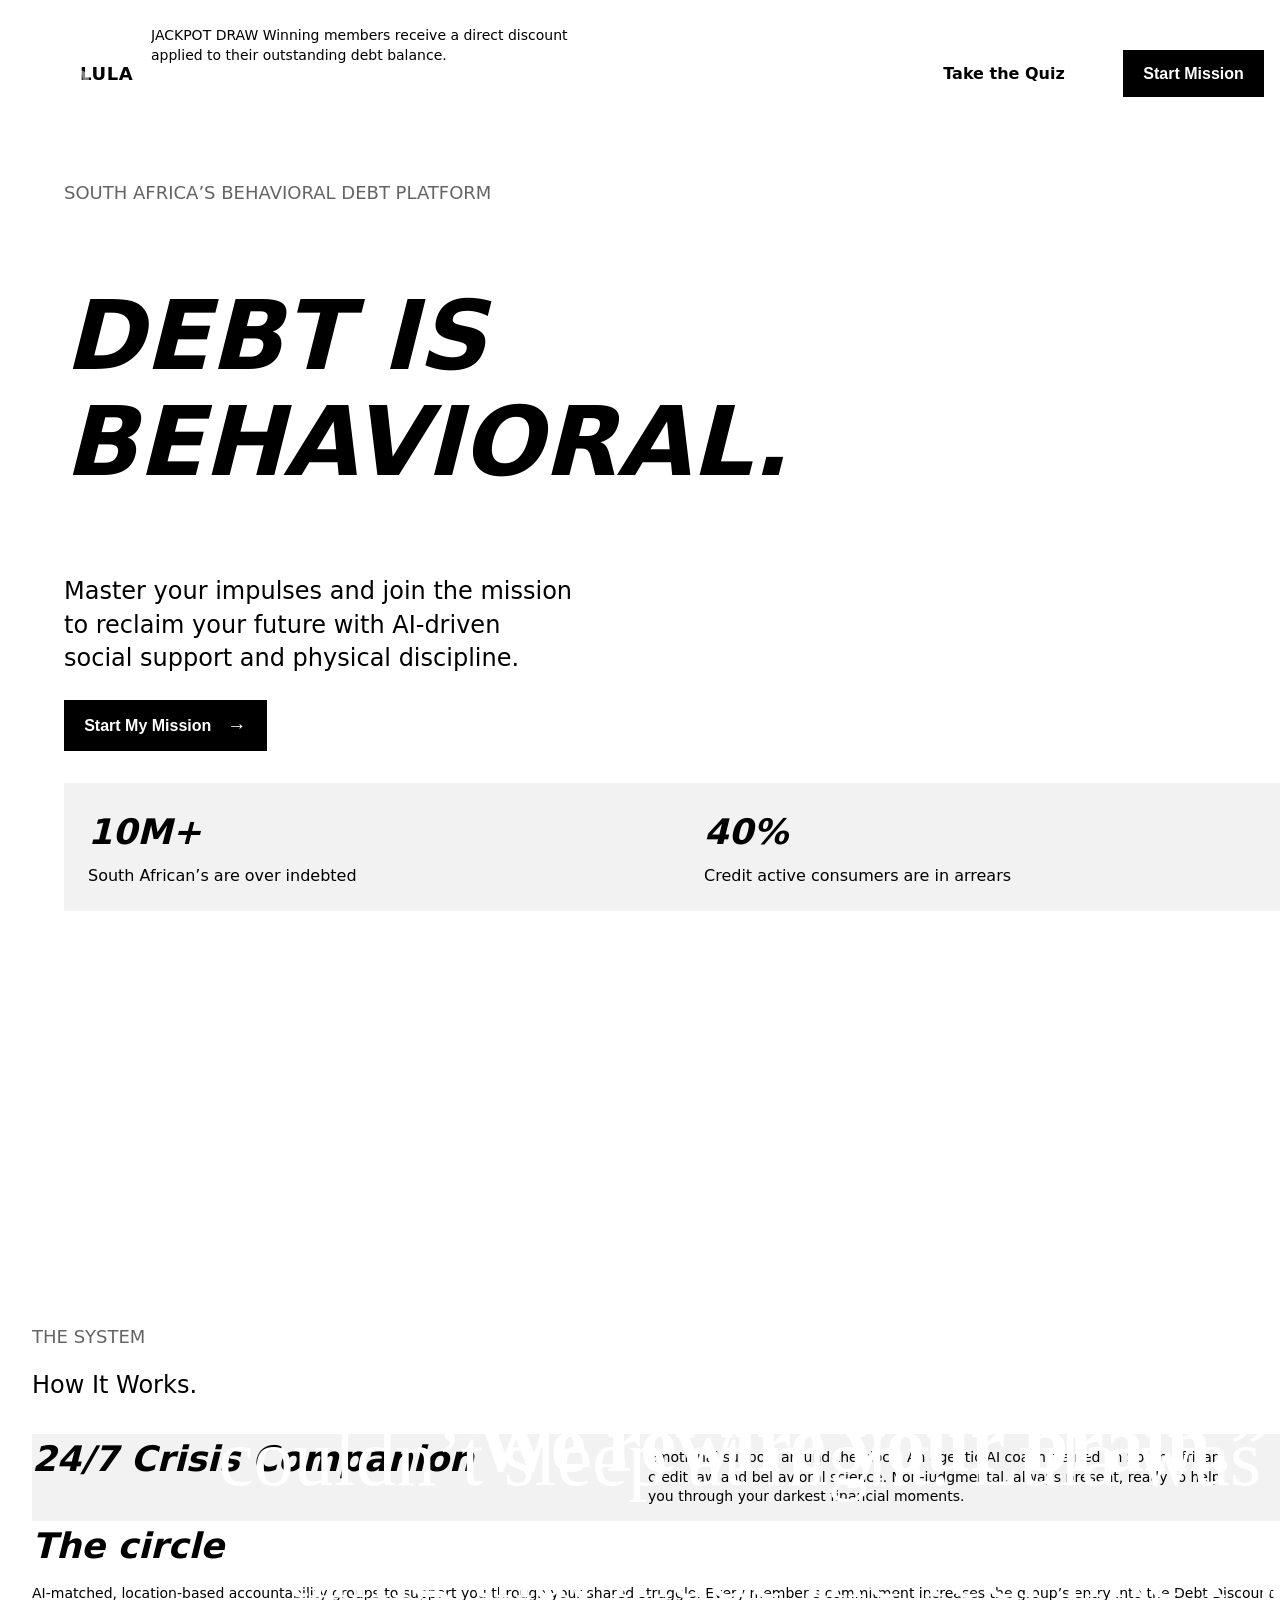
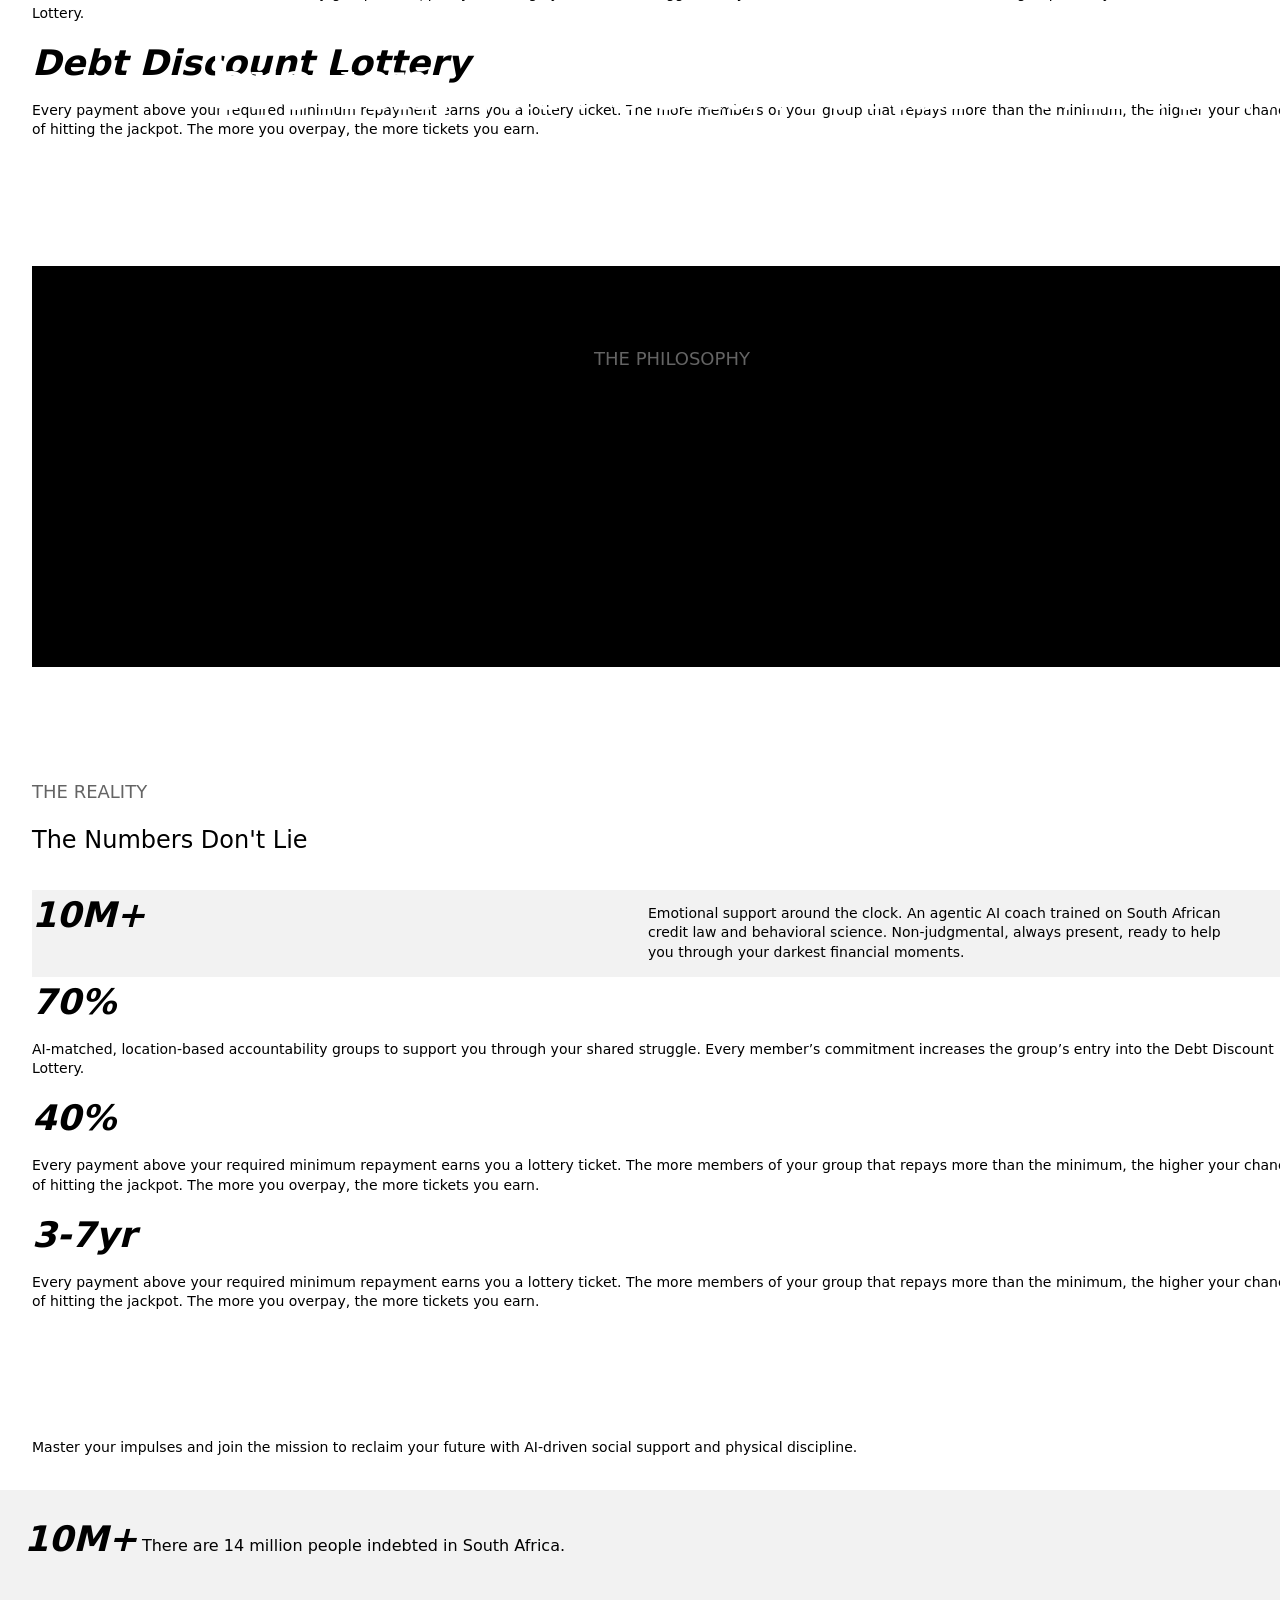
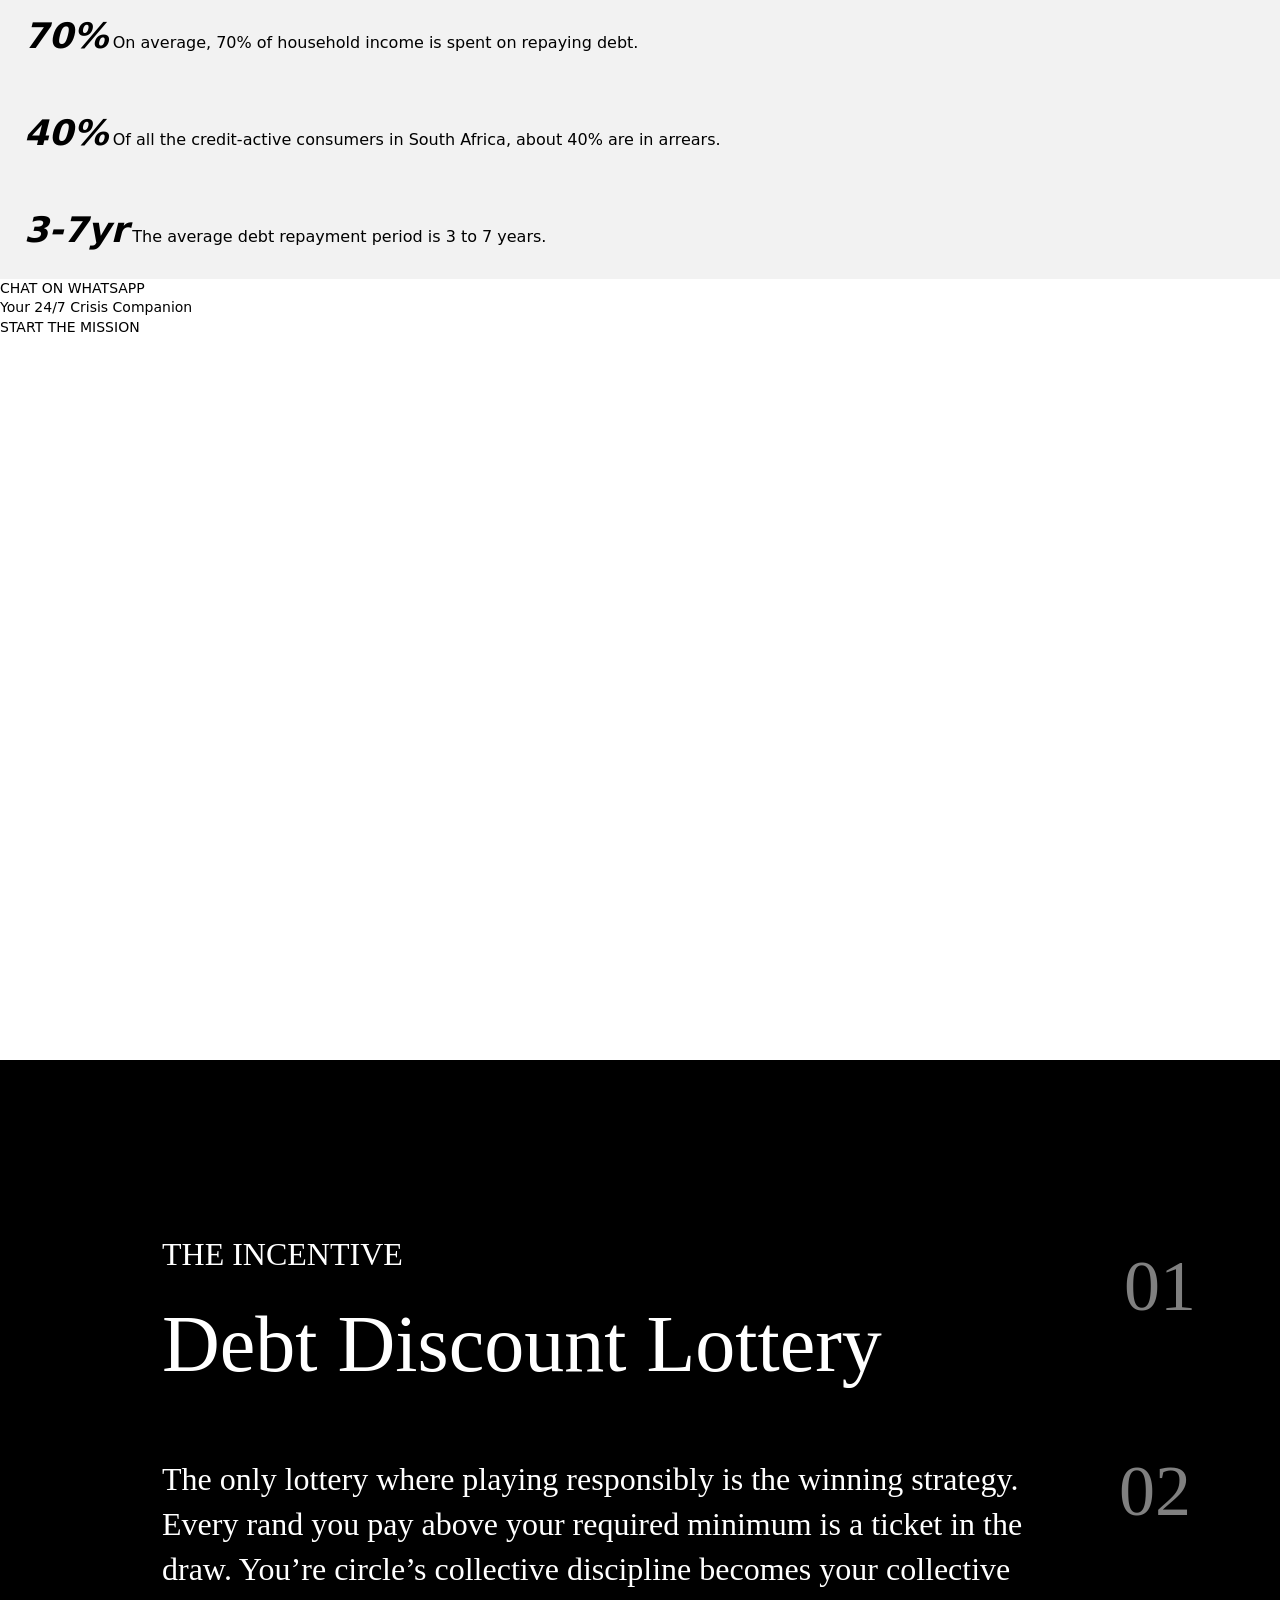
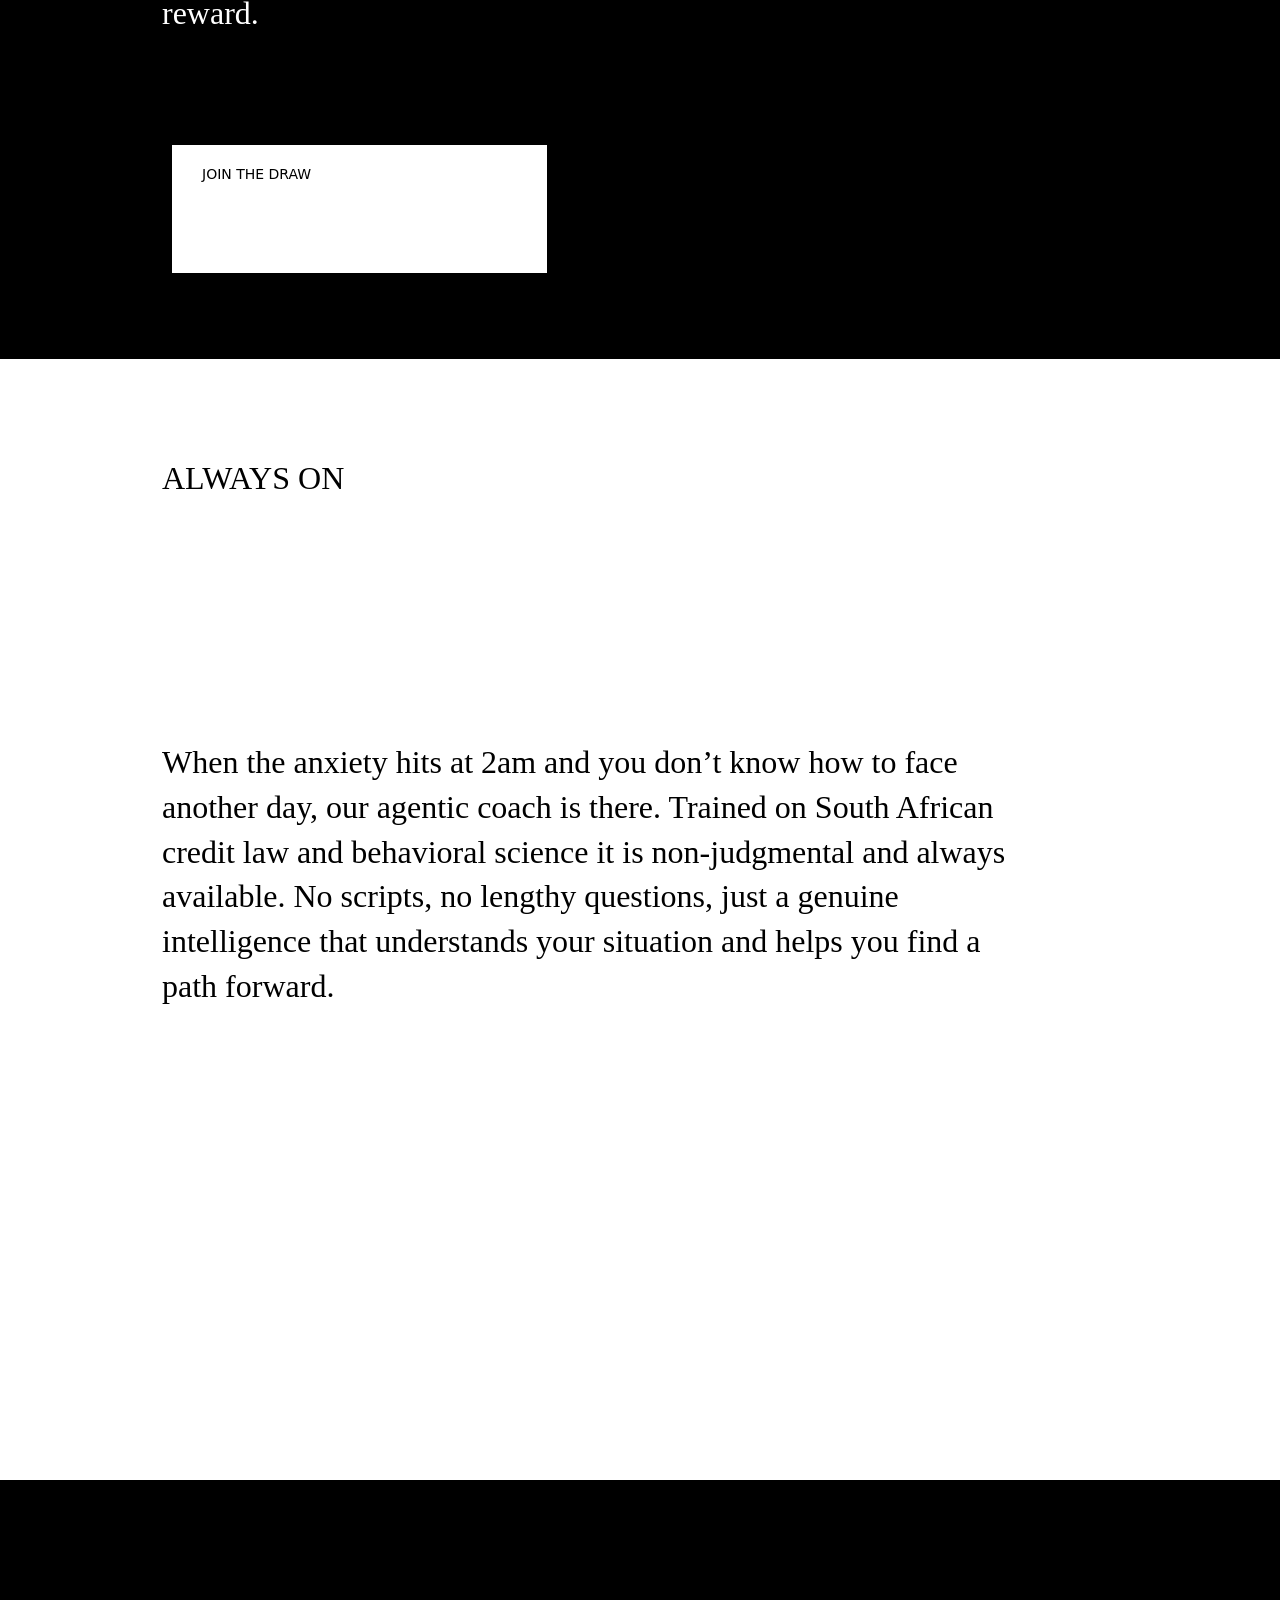
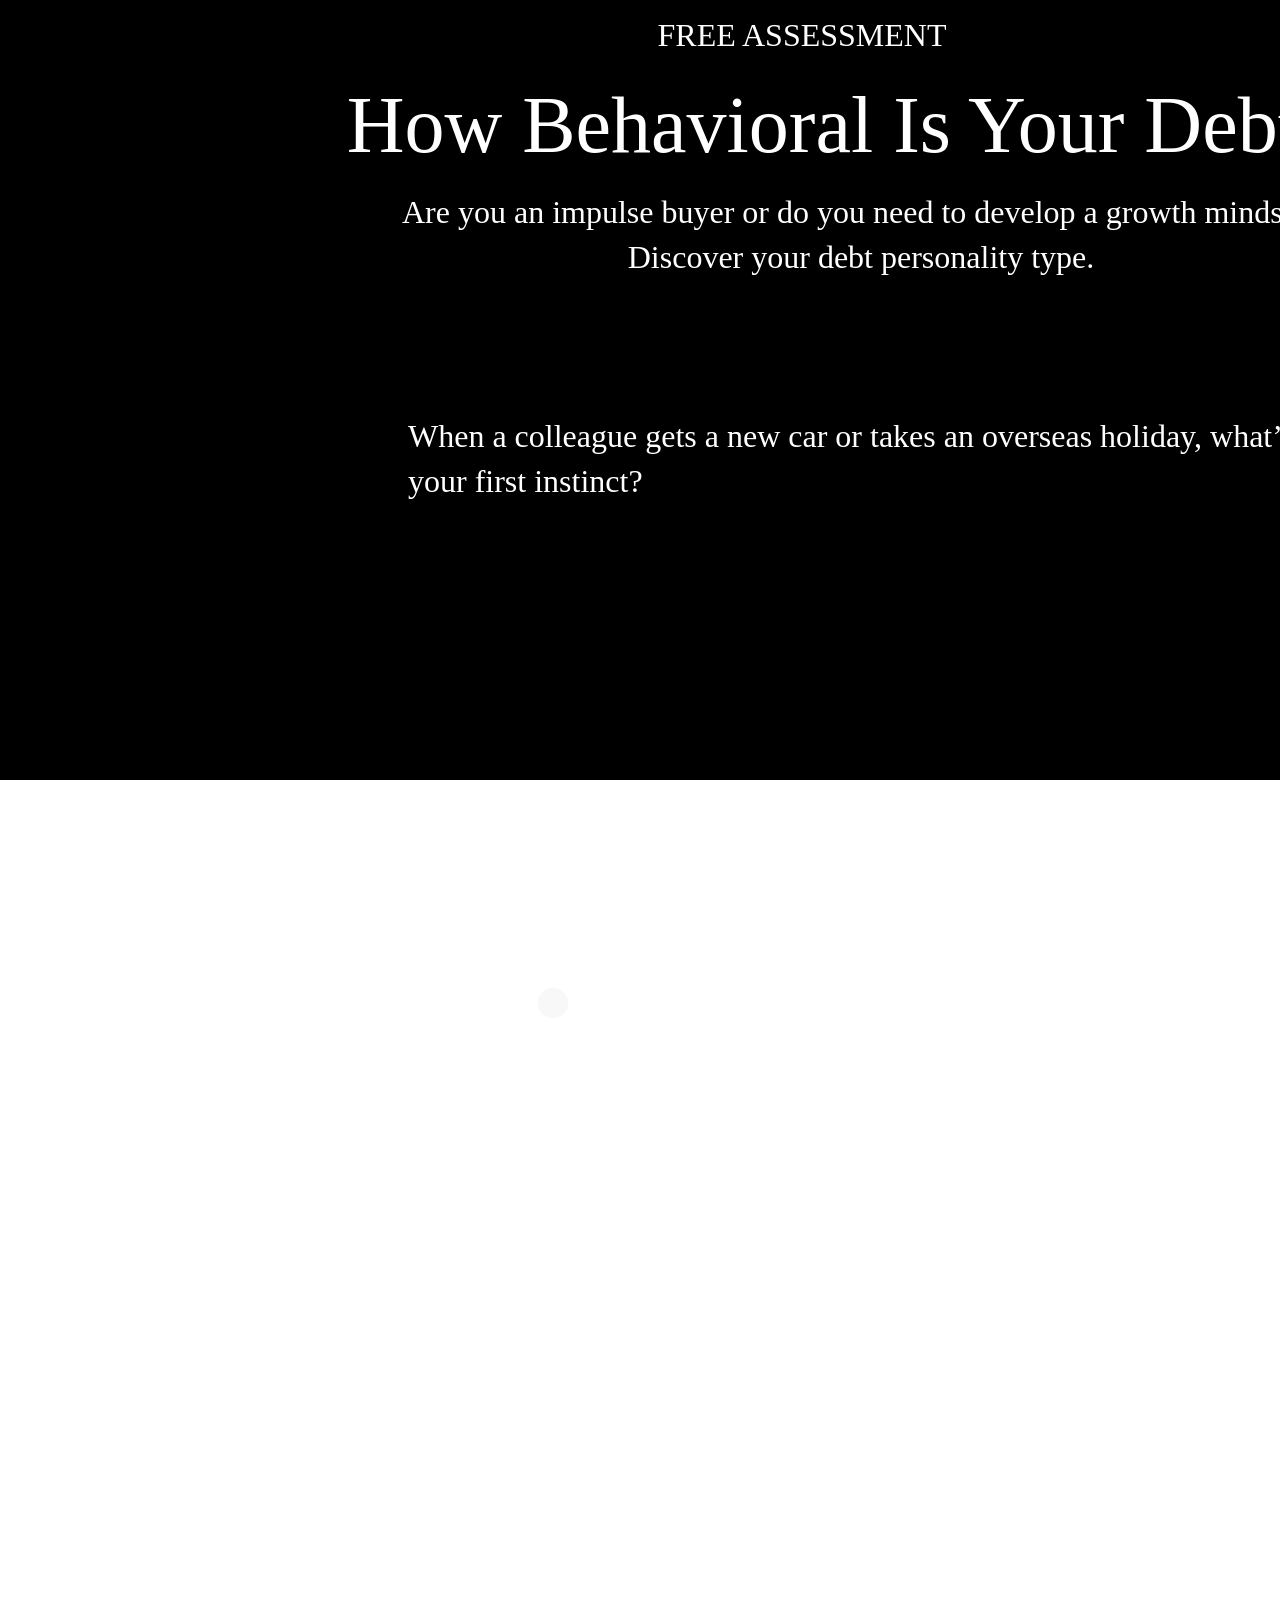
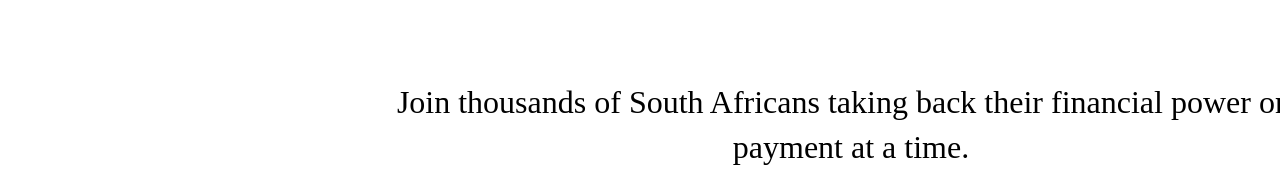
==== index.html @ 4843b8c8 "Messy first go." ====
<!DOCTYPE html>
<html>
  <head>
    <link href="styles.css" rel="stylesheet" />
    <title>Debt Discount Lottery</title>
  </head>

  <body>
    <main>

    
    
    
    <div class="main-container ">

      <header >
        <span class="logo ">LULA</span>
        <div class="header-nav-bar ">
          <span class="btn quiz-link">Take the Quiz</span>
          <button class="btn button-black">Start Mission</button>
        </div>
      </header>


      <section class="hero-section section-light">
        <span class="subtitle">South Africa’s Behavioral Debt Platform</span>
        <h1 class="main-title">DEBT IS BEHAVIORAL.</h1>
         <p class="title-description">Master your impulses and join the mission to reclaim your future with AI-driven social support and physical discipline.</p>
         <button class="btn button-black button-main">Start My Mission</button>

         <div class="stats ">
          <div class="stat ">
            <span class="num">10M+</span>
            <p class="desc">South African’s are over indebted</p>
          </div>
          <div class="stat">
            <span class="num">40%</span>
            <p class="desc">Credit active consumers are in arrears</p>
          </div>
          <div class="stat">
            <span class="num">3-7 years</span>
            <p class="desc">Average debt repayment period</p>
          </div>
         </div>
      </section>
        
      <section class="how-it-works-section section-light">
        
        <span class="subtitle">The System</span>
        <h2 class="title">How It Works.</h2>
      
          <div class="stats">
            <span class="num">24/7 Crisis Companion</span>
              <p class="feature-desc">Emotional support around the clock. An agentic AI coach trained on South African credit law and behavioral science. Non-judgmental, always present, ready to help you through your darkest financial moments.</p>
            </div>
            <div class="feature">
              <span class="num">The circle</span>
              <p class="feature-desc">AI-matched, location-based accountability groups to support you through your shared struggle. Every member’s commitment increases the group’s entry into the Debt Discount Lottery.</p>
            </div>
            <div class="feature">
              <span class="num">Debt Discount Lottery</span>
              <p class="feature-desc">Every payment above your required minimum repayment earns you a lottery ticket. The more members of your group that repays more than the minimum, the higher your chances of hitting the jackpot. The more you overpay, the more tickets you earn.</p>
          </div>

      </section>

      <section class="philosophy-section section-dark center">
        <span class="subtitle">The Philosophy</span>
        <h2 class="quote white">“We don’t just manage your money. We rewire your brain.”</h2>
           <span class="quote"></span>
        <p class="title-description white">Debt is not a spreadsheet problem. It’s a behavioral pattern shaped by status-anxiety, reward seeking, and avoidance. Our program treats the root cause, not the symptom.</p>  
      </section>


      <section class="section-light">

         <span class="subtitle">The Reality</span>
        <h2 class="title">The Numbers Don't Lie</h2>
      
          <div class="stats">
            <span class="num">10M+</span>
              <p class="feature-desc">Emotional support around the clock. An agentic AI coach trained on South African credit law and behavioral science. Non-judgmental, always present, ready to help you through your darkest financial moments.</p>
            </div>
            <div class="feature">
              <span class="num">70%</span>
              <p class="feature-desc">AI-matched, location-based accountability groups to support you through your shared struggle. Every member’s commitment increases the group’s entry into the Debt Discount Lottery.</p>
            </div>
            <div class="feature">
              <span class="num">40%</span>
              <p class="feature-desc">Every payment above your required minimum repayment earns you a lottery ticket. The more members of your group that repays more than the minimum, the higher your chances of hitting the jackpot. The more you overpay, the more tickets you earn.</p>
          </div>
            <div class="feature">
              <span class="num">3-7yr</span>
              <p class="feature-desc">Every payment above your required minimum repayment earns you a lottery ticket. The more members of your group that repays more than the minimum, the higher your chances of hitting the jackpot. The more you overpay, the more tickets you earn.</p>
          </div>

            <p class="quote">“I earned R70 000 a month and still couldn’t sleep at night. Lula was the first thing that made me feel like I wasn’t broken, just behaviorally wired wrong.” 
          - Senior Project Manager, Johannesburg</p>


      </section>
      
          
        


         
          
           
          <span class="description">Master your impulses and join the mission to reclaim your future with AI-driven social support and physical discipline.</span>
         
       
          
          
          <span class="ready-text">Ready for financial freedom?</span>
          
          <div class="stat-box">
            <span class="num">1</span>
            <span class="desc">The average debt repayment period is 3 to 7 years.</span>
            <div class="icon"></div>
          </div>
          <div class="stat-box2">
            <span class="num">3-7yr</span>
            <span class="desc">The average debt repayment period is 3 to 7 years.</span>
          </div>
          <div class="divider3"></div>
          <div class="divider4"></div>
          <div class="divider5"></div>
        </div>
      </div>
      <span class="numbers-title">The Numbers Don’t Lie</span>
      <span class="reality-title">THE REALITY</span>
      <div class="stats-section">
        <div class="stat">
          <span class="num">10M+</span>
          <span class="desc">There are 14 million people indebted in South Africa.</span>
        </div>
        <div class="stat">
          <span class="num">70%</span>
          <span class="desc">On average, 70% of household income is spent on repaying debt.</span>
        </div>
        <div class="stat">
          <span class="num">40%</span>
          <span class="desc">Of all the credit-active consumers in South Africa, about 40% are in arrears.</span>
        </div>
        <div class="stat">
          <span class="num">3-7yr</span>
          <span class="desc">The average debt repayment period is 3 to 7 years.</span>
        </div>
      </div>
      <div class="divider6"></div>
      <span class="lottery-title">Debt Discount Lottery</span>
      <span class="incentive-title">THE INCENTIVE</span>
      <div class="join-draw-btn">
        <span class="btn-text">JOIN THE DRAW</span>
      </div>
      <div class="chat-whatsapp-btn">
        <span class="btn-text">CHAT ON WHATSAPP</span>
      </div>
      <span class="lottery-desc">The only lottery where playing responsibly is the winning strategy. Every rand you pay above your required minimum is a ticket in the draw. You’re circle’s collective discipline becomes your collective reward.</span>
      <span class="companion-desc">When the anxiety hits at 2am and you don’t know how to face another day, our agentic coach is there. Trained on South African credit law and behavioral science it is non-judgmental and always available.

No scripts, no lengthy questions, just a genuine intelligence that understands your situation and helps you find a path forward.</span>
      <div class="step1">
        <span class="step-num">01</span>
        <div class="step-content">
          <span class="step-title">PAY ABOVE MINIMUM</span>
          <span class="step-desc">The more you overpay, the more lottery tickets your group earns.</span>
        </div>
      </div>
      <div class="step2">
        <span class="step-num">02</span>
        <div class="step-content">
          <span class="step-title">CIRCLES POOLS TICKETS</span>
          <span class="step-desc">Collective discipline multiplies your odds.</span>
        </div>
      </div>
      <div class="step3">
        <span class="step-num">03</span>
        <div class="step-content">
          <span class="step-title">JACKPOT DRAW</span>
          <span class="step-desc">Winning members receive a direct discount applied to their outstanding debt balance.</span>
        </div>
      </div>
      <span class="companion-title">Your 24/7 Crisis Companion</span>
      <span class="always-on-title">ALWAYS ON</span>
      <div class="divider7"></div>
      <span class="assessment-title">How Behavioral Is Your Debt?</span>
      <span class="free-assessment-title">FREE ASSESSMENT</span>
      <span class="assessment-desc">Are you an impulse buyer or do you need to develop a growth mindset? Discover your debt personality type.</span>
      <span class="join-text">Join thousands of South Africans taking back their financial power one payment at a time.</span>
      <div class="quiz-section">
        <div class="question">
          <div class="option">
            <div class="radio"></div>
            <span class="option-text">I feel genuinely happy for them, their success doesn’t affect mine.</span>
          </div>
          <div class="option">
            <div class="radio"></div>
            <span class="option-text">I feel a quiet pressure to match or exceed it and start browsing for deals.</span>
          </div>
          <div class="option">
            <div class="radio"></div>
            <span class="option-text">I treat myself to something smaller as a reward. I deserve it after working so hard.</span>
          </div>
          <div class="continue-btn">
            <span class="btn-text">CONTINUE</span>
          </div>
        </div>
      </div>
      <span class="question-text">When a colleague gets a new car or takes an overseas holiday, what’s your first instinct?</span>
      <div class="start-mission-final-btn">
        <span class="btn-text">START THE MISSION</span>
      </div>
    </div>
    </main>
  </body>
</html>
---- styles.css ----
@font-face {
  font-family: 'Inter';
  font-style: normal;
  font-weight: 400;
  font-display: swap;
  src:
    url("./fonts/Inter-Regular.woff2") format("woff2"),
    url("./fonts/Inter-Regular.woff") format("woff");
}

@font-face {
  font-family: "Inter";
  font-style: normal;
  font-weight: 700;
  font-display: swap;
  src:
    url("./fonts/Inter-Bold.woff2") format("woff2"),
    url("./fonts/Inter-Bold.woff") format("woff");
}

:root {
  --bg:#0ffff
  --accent:#f#00a7d1
  --muted:#94a3b8;

  --white: #fff;
  --black: #000;  --card:#0b1220;
  --glass:rgba(255,255,255,0.04);
  --maxw:1500px;
}

*
.debug {
  outline:1px solid red; 
}
 {
  
  box-sizing: border-box;
  margin:0; 
  padding:0;
}

body {
  font-family: "Inter", system-ui, Arial, sans-serif;
  margin: 0;
  background-color: var(--white);
  font-size: 14px; 
  line-height: 1.4;
}

.main-container {
  width: 100vw;
  position: relative;
  overflow: hidden;
  padding: 2rem;
}

.section-light {
  background: white;
  color: black;
  padding: 5rem 0;
  margin: 2rem 0;
}

.section-dark {
  background: black;
  color: white;
  padding: 5rem 0;
  margin: 2rem 0;
}

.center {
  text-align: center;
  margin: auto;
}

.white {
  color: white;
}

header {
  display:flex; 
  align-items:center; 
  height: auto;
  margin: auto;
  justify-content:space-between; 
  padding:1rem 3rem;
  max-width: 1500px;
}

.logo {
  width: 160px;
  color: rgba(0,0,0,1);
  position: relative;
  font-size: 18px;
  text-align: left;
  font-weight:800; 
  letter-spacing:0.6px
}

.quiz-link {
  width: 157px;
  color: rgba(0,0,0,1);
  font-size: 18px;
  opacity: 1;
  text-align: left;
  font-weight:600;
  margin: auto 1rem; 
}

.btn,
.button {
  display:inline-flex;
  align-items:center;
  justify-content:center;
  gap:0.5rem;
  padding:0.85rem 1.2rem;
  text-decoration:none;
  font-weight:700;
  font-size:1rem;
  cursor:pointer;
  border:1px solid transparent;
  transition:transform .18s ease, box-shadow .18s ease;
}

.button-main::after {
  content: '→';
  display:inline-block;
  margin-left:0.5rem;
  font-size:1.2em;
}

.btn:hover,
.button:hover {
  transform:translateY(-1px);
  box-shadow:0 8px 20px rgba(0,0,0,0.15);
}

.button-black {
  background: #000;
  color: #fff;
  border: 1px solid #000;
}

.button-ghost {
  background: #fff;
  color: #000;
  border: 1px solid #000;
}

@media (max-width: 900px) {
  .button-black,
  .button-ghost {
    width: 100%;
    max-width: 420px;
    margin: 0.5rem auto;
  }
}

@media(max-width:900px) {
  .hero { grid-template-columns:1fr }
  .how { grid-template-columns:1fr }
  .stats { flex-direction: column; align-items: center; }
  .section-light, .section-dark { padding: 4rem 1.7rem; }
}

/* Hero section */

.hero-section {
  width: 100%;
  height: max-content;
  height: 1000px;
  padding: 2rem;
}

.subtitle {
  max-width: 600px;
  color: rgb(100, 100, 100);
  font-size: 18px;
  font-weight: 500;
  text-align: left;
  text-transform: uppercase;
  margin-bottom: -8rem;
}

.main-title {
  width: 50%;
  color: rgba(0,0,0,1);
  font-style: italic;
  font-size: 96px;
  opacity: 1;
  text-align: left;
  line-height: 1.1;
}

.title-description {
  width: 40%;
  color: rgba(0,0,0,1);
  font-size: 1.5rem;
  line-height: 1.4;
  text-align: left;
}

.stats {
  display: grid;
  grid-template-columns: repeat(3, minmax(600px, 1fr));
  gap: 1rem;
  margin-top: 2rem;
  background: rgba(242,242,242,1);
}

.stat {
  background: rgba(242,242,242,1);
  padding: 1.5rem;
  position: relative;
  width: 100%;
  height: auto;
  gap: 1rem;
}
.num {
  color: rgba(0,0,0,1);
  font-weight: 900;
  font-style: italic;
  font-size: 2.2rem;
  margin: 0;
  text-align: left;
}
.desc {
  color: rgba(0,0,0,1);
  font-weight: 500;
  font-style: uppercase;
  font-size: 1rem;
  margin: 0.5rem 0 0;
  text-align: left;
}

/* How it works section */


.how-it-works-section {
  width: 100%;
  height: max-content;
}

.title  {
  font-size: 1.5rem;
  font-weight: 500;

}

/* Our philosophy */







.how {
  display:grid; grid-template-columns:repeat(3,1fr); gap:18px; margin:36px 0;
}

.how .step { background:var(--card); padding:18px; border-radius:10px }

.quiz {
  display:flex; gap:18px; align-items:center; padding:18px;
  background:rgba(255,255,255,0.02); border-radius:12px;
}

footer {
  margin-top:40px; padding:28px 0; color:var(--muted); font-size:14px;
  border-top:1px solid rgba(255,255,255,0.02);
}


.divider {
  width: 480px;
  height: 184px;
  background: url("../images/v2_37.png");
  opacity: 1;
  position: absolute;
  top: 702px;
  left: 614px;
  border: 1px solid rgba(187,185,185,1);
}
.divider2 {
  width: 100%;
  height: 899px;
  background: rgba(0,0,0,1);
  opacity: 1;
  position: absolute;
  top: 977px;
  left: 0px;
}
.quote {
  width: 100%;
  color: rgba(255,255,255,1);
  position: absolute;
  top: 1210px;
  left: 201px;
  font-family: Inter;
  font-weight: Black Italic;
  font-size: 80px;
  opacity: 1;
  text-align: center;
}
.system-title {
  width: 100%;
  color: rgba(0,0,0,1);
  position: absolute;
  top: 20px;
  left: 137px;
  font-family: Inter;
  font-weight: Semi Bold;
  font-size: 32px;
  opacity: 1;
  text-align: left;
}
.ready-text {
  width: 100%;
  color: rgba(0,0,0,1);
  position: absolute;
  top: 6707px;
  left: 201px;
  font-family: Inter;
  font-weight: Black Italic;
  font-size: 96px;
  opacity: 1;
  text-align: center;
}

.stat-box {
  width: 340px;
  height: 331px;
  background: rgba(248,248,248,1);
  padding: 10px 50px;
  margin: 10px;
  opacity: 1;
  position: absolute;
  top: 3229px;
  left: 1184px;
  overflow: hidden;
}
.icon {
  width: 407px;
  height: 187px;
  background: url("../images/v12_93.png");
  background-repeat: no-repeat;
  background-position: center center;
  background-size: cover;
  opacity: 1;
  position: absolute;
  top: 51px;
  left: 0px;
  overflow: hidden;
}
.stat-box2 {
  width: 340px;
  height: 331px;
  background: rgba(248,248,248,1);
  padding: 10px 50px;
  margin: 10px;
  opacity: 1;
  position: absolute;
  top: 3560px;
  left: 1184px;
  overflow: hidden;
}
.divider3 {
  width: 397px;
  height: 824px;
  background: url("../images/v15_121.png");
  background-repeat: no-repeat;
  background-position: center center;
  background-size: cover;
  opacity: 1;
  position: absolute;
  top: 4185px;
  left: 1127px;
  overflow: hidden;
}
.divider4 {
  width: 30px;
  height: 30px;
  background: rgba(187,185,185,1);
  opacity: 1;
  position: absolute;
  top: 5866px;
  left: 415px;
  border-radius: 50%;
}
.divider5 {
  width: 100%;
  height: 511px;
  background: url("../images/v16_170.png");
  background-repeat: no-repeat;
  background-position: center center;
  background-size: cover;
  opacity: 1;
  position: absolute;
  top: 7399px;
  left: 2px;
  overflow: hidden;
}
.numbers-title {
  width: 100%;
  color: rgba(0,0,0,1);
  position: absolute;
  top: 3167px;
  left: 141px;
  font-family: Inter;
  font-weight: Black Italic;
  font-size: 80px;
  opacity: 1;
  text-align: left;
}
.reality-title {
  width: 100%;
  color: rgba(0,0,0,1);
  position: absolute;
  top: 3111px;
  left: 141px;
  font-family: Inter;
  font-weight: Semi Bold;
  font-size: 32px;
  opacity: 1;
  text-align: left;
}


.divider6 {
  width: 100%;
  height: 899px;
  background: rgba(0,0,0,1);
  opacity: 1;
  position: absolute;
  top: 4260px;
  left: 0px;
  overflow: hidden;
}
.lottery-title {
  width: 978px;
  color: rgba(255,255,255,1);
  position: absolute;
  top: 4488px;
  left: 162px;
  font-family: Inter;
  font-weight: Black Italic;
  font-size: 80px;
  opacity: 1;
  text-align: left;
}
.incentive-title {
  width: 924px;
  color: rgba(255,255,255,1);
  position: absolute;
  top: 4432px;
  left: 162px;
  font-family: Inter;
  font-weight: Semi Bold;
  font-size: 32px;
  opacity: 1;
  text-align: left;
}
.join-draw-btn {
  width: 315px;
  height: 88px;
  background: rgba(255,255,255,1);
  padding: 20px 30px;
  margin: 10px;
  opacity: 1;
  position: absolute;
  top: 4935px;
  left: 162px;
  overflow: hidden;
}
.lottery-desc {
  width: 862px;
  color: rgba(255,255,255,1);
  position: absolute;
  top: 4657px;
  left: 162px;
  font-family: Inter;
  font-weight: Semi Bold;
  font-size: 32px;
  opacity: 1;
  text-align: left;
}
.companion-desc {
  width: 862px;
  color: rgba(0,0,0,1);
  position: absolute;
  top: 5540px;
  left: 162px;
  font-family: Inter;
  font-weight: Semi Bold;
  font-size: 32px;
  opacity: 1;
  text-align: left;
}
.step1 {
  width: 608px;
  height: 202px;
  background: url("../images/v12_101.png");
  background-repeat: no-repeat;
  background-position: center center;
  background-size: cover;
  padding: 20px 20px;
  opacity: 1;
  position: absolute;
  top: 4416px;
  left: 1104px;
  overflow: hidden;
}
.step-num {
  width: 125px;
  color: rgba(255,255,255,0.5);
  position: absolute;
  top: 20px;
  left: 20px;
  font-family: Inter;
  font-weight: Black Italic;
  font-size: 72px;
  opacity: 1;
  text-align: left;
}
.step-content {
  width: 443px;
  height: 162px;
  background: url("../images/v12_100.png");
  background-repeat: no-repeat;
  background-position: center center;
  background-size: cover;
  margin: 6px;
  opacity: 1;
  position: absolute;
  top: 20px;
  left: 145px;
  overflow: hidden;
}
.step2 {
  width: 608px;
  height: 166px;
  background: url("../images/v12_107.png");
  background-repeat: no-repeat;
  background-position: center center;
  background-size: cover;
  padding: 20px 20px;
  opacity: 1;
  position: absolute;
  top: 4621px;
  left: 1099px;
  overflow: hidden;
}
.step-num {
  width: 125px;
  color: rgba(255,255,255,0.5);
  position: absolute;
  top: 20px;
  left: 20px;
  font-family: Inter;
  font-weight: Black Italic;
  font-size: 72px;
  opacity: 1;
  text-align: left;
}
.step-content {
  width: 443px;
  height: 126px;
  background: url("../images/v12_109.png");
  background-repeat: no-repeat;
  background-position: center center;
  background-size: cover;
  margin: 6px;
  opacity: 1;
  position: absolute;
  top: 20px;
  left: 145px;
  overflow: hidden;
}
.always-on-title {
  width: 100%;
  color: rgba(0,0,0,1);
  position: absolute;
  top: 5256px;
  left: 162px;
  font-family: Inter;
  font-weight: Semi Bold;
  font-size: 32px;
  opacity: 1;
  text-align: left;
}
.divider7 {
  width: 100%;
  height: 100%;
  background: rgba(0,0,0,1);
  opacity: 1;
  position: absolute;
  top: 6280px;
  left: 0px;
}
.assessment-title {
  width: 100%;
  color: rgba(255,255,255,1);
  position: absolute;
  top: 6469px;
  left: 201px;
  font-family: Inter;
  font-weight: Black Italic;
  font-size: 80px;
  opacity: 1;
  text-align: center;
}
.free-assessment-title {
  width: 100%;
  color: rgba(255,255,255,1);
  position: absolute;
  top: 6413px;
  left: 162px;
  font-family: Inter;
  font-weight: Semi Bold;
  font-size: 32px;
  opacity: 1;
  text-align: center;
}
.assessment-desc {
  width: 964px;
  color: rgba(255,255,255,1);
  position: absolute;
  top: 6590px;
  left: 379px;
  font-family: Inter;
  font-weight: Semi Bold;
  font-size: 32px;
  opacity: 1;
  text-align: center;
}
.join-text {
  width: 964px;
  color: rgba(0,0,0,1);
  position: absolute;
  top: 8080px;
  left: 369px;
  font-family: Inter;
  font-weight: Semi Bold;
  font-size: 32px;
  opacity: 1;
  text-align: center;
}
.quiz-section {
  width: 973px;
  height: 509px;
  background: url("../images/v16_142.png");
  background-repeat: no-repeat;
  background-position: center center;
  background-size: cover;
  padding: 10px 10px;
  margin: 40px;
  opacity: 1;
  position: absolute;
  top: 6953px;
  left: 408px;
  overflow: hidden;
}
.question {
  width: 953px;
  height: 489px;
  background: url("../images/v16_153.png");
  background-repeat: no-repeat;
  background-position: center center;
  background-size: cover;
  margin: 40px;
  opacity: 1;
  position: absolute;
  top: 10px;
  left: 10px;
  overflow: hidden;
}
.option {
  width: 897px;
  height: 96px;
  background: url("../images/v16_150.png");
  background-repeat: no-repeat;
  background-position: center center;
  background-size: cover;
  margin: 40px;
  opacity: 1;
  position: absolute;
  top: 0px;
  left: 0px;
  overflow: hidden;
}
.radio {
  width: 30px;
  height: 30px;
  background: rgba(248,248,248,1);
  opacity: 1;
  position: absolute;
  top: 33px;
  left: 0px;
  border-radius: 50%;
}
.option-text {
  width: 827px;
  color: rgba(255,255,255,1);
  position: absolute;
  top: 0px;
  left: 70px;
  font-family: Inter;
  font-weight: Regular;
  font-size: 32px;
  opacity: 1;
  text-align: left;
}
.option {
  width: 897px;
  height: 96px;
  background: url("../images/v16_146.png");
  background-repeat: no-repeat;
  background-position: center center;
  background-size: cover;
  margin: 40px;
  opacity: 1;
  position: absolute;
  top: 136px;
  left: 0px;
  overflow: hidden;
}
.radio {
  width: 30px;
  height: 30px;
  background: rgba(248,248,248,1);
  opacity: 1;
  position: absolute;
  top: 33px;
  left: 0px;
  border-radius: 50%;
}
.option-text {
  width: 827px;
  color: rgba(255,255,255,1);
  position: absolute;
  top: 0px;
  left: 70px;
  font-family: Inter;
  font-weight: Regular;
  font-size: 32px;
  opacity: 1;
  text-align: left;
}
.option {
  width: 897px;
  height: 96px;
  background: url("../images/v16_154.png");
  background-repeat: no-repeat;
  background-position: center center;
  background-size: cover;
  margin: 40px;
  opacity: 1;
  position: absolute;
  top: 272px;
  left: 0px;
  overflow: hidden;
}
.radio {
  width: 30px;
  height: 30px;
  background: rgba(248,248,248,1);
  opacity: 1;
  position: absolute;
  top: 33px;
  left: 0px;
  border-radius: 50%;
}
.option-text {
  width: 827px;
  color: rgba(255,255,255,1);
  position: absolute;
  top: 0px;
  left: 70px;
  font-family: Inter;
  font-weight: Regular;
  font-size: 32px;
  opacity: 1;
  text-align: left;
}
.question-text {
  width: 911px;
  color: rgba(255,255,255,1);
  position: absolute;
  top: 6814px;
  left: 408px;
  font-family: Inter;
  font-weight: Extra Bold Italic;
  font-size: 32px;
  opacity: 1;
  text-align: left;
}
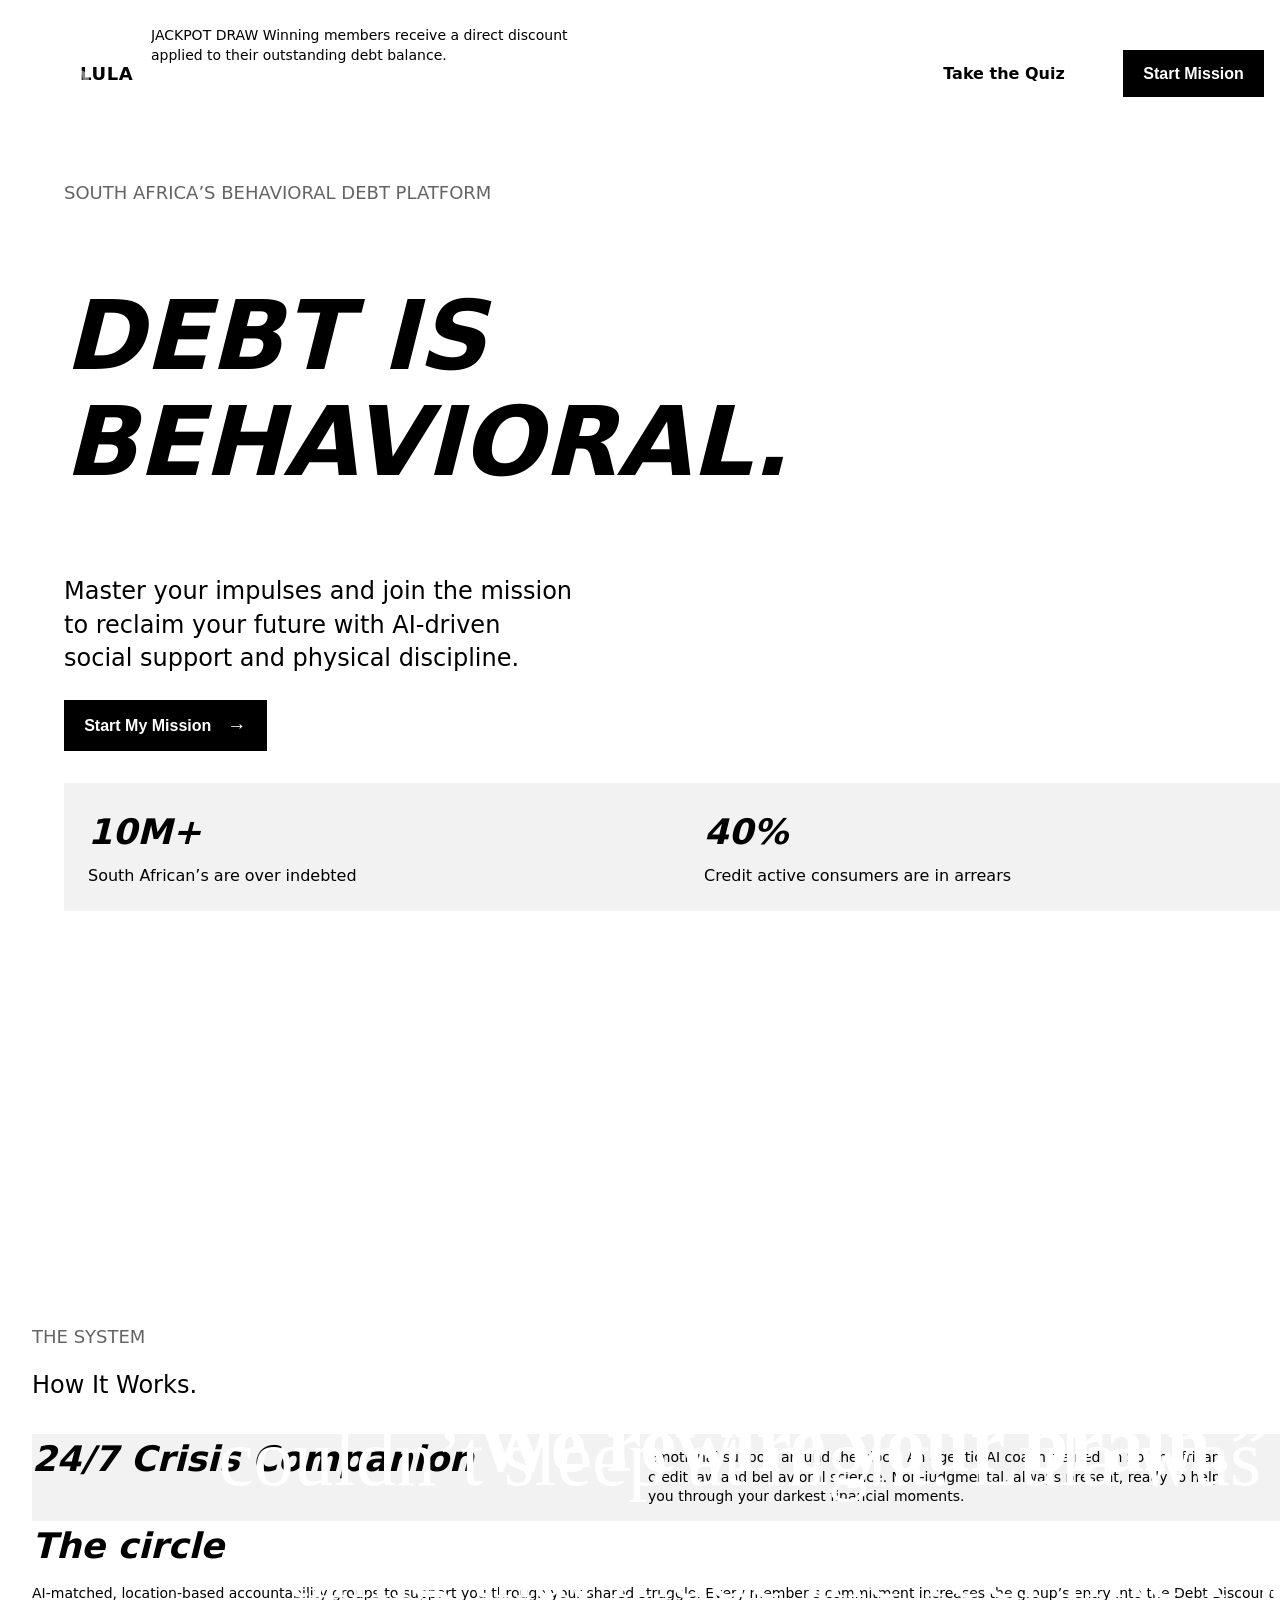
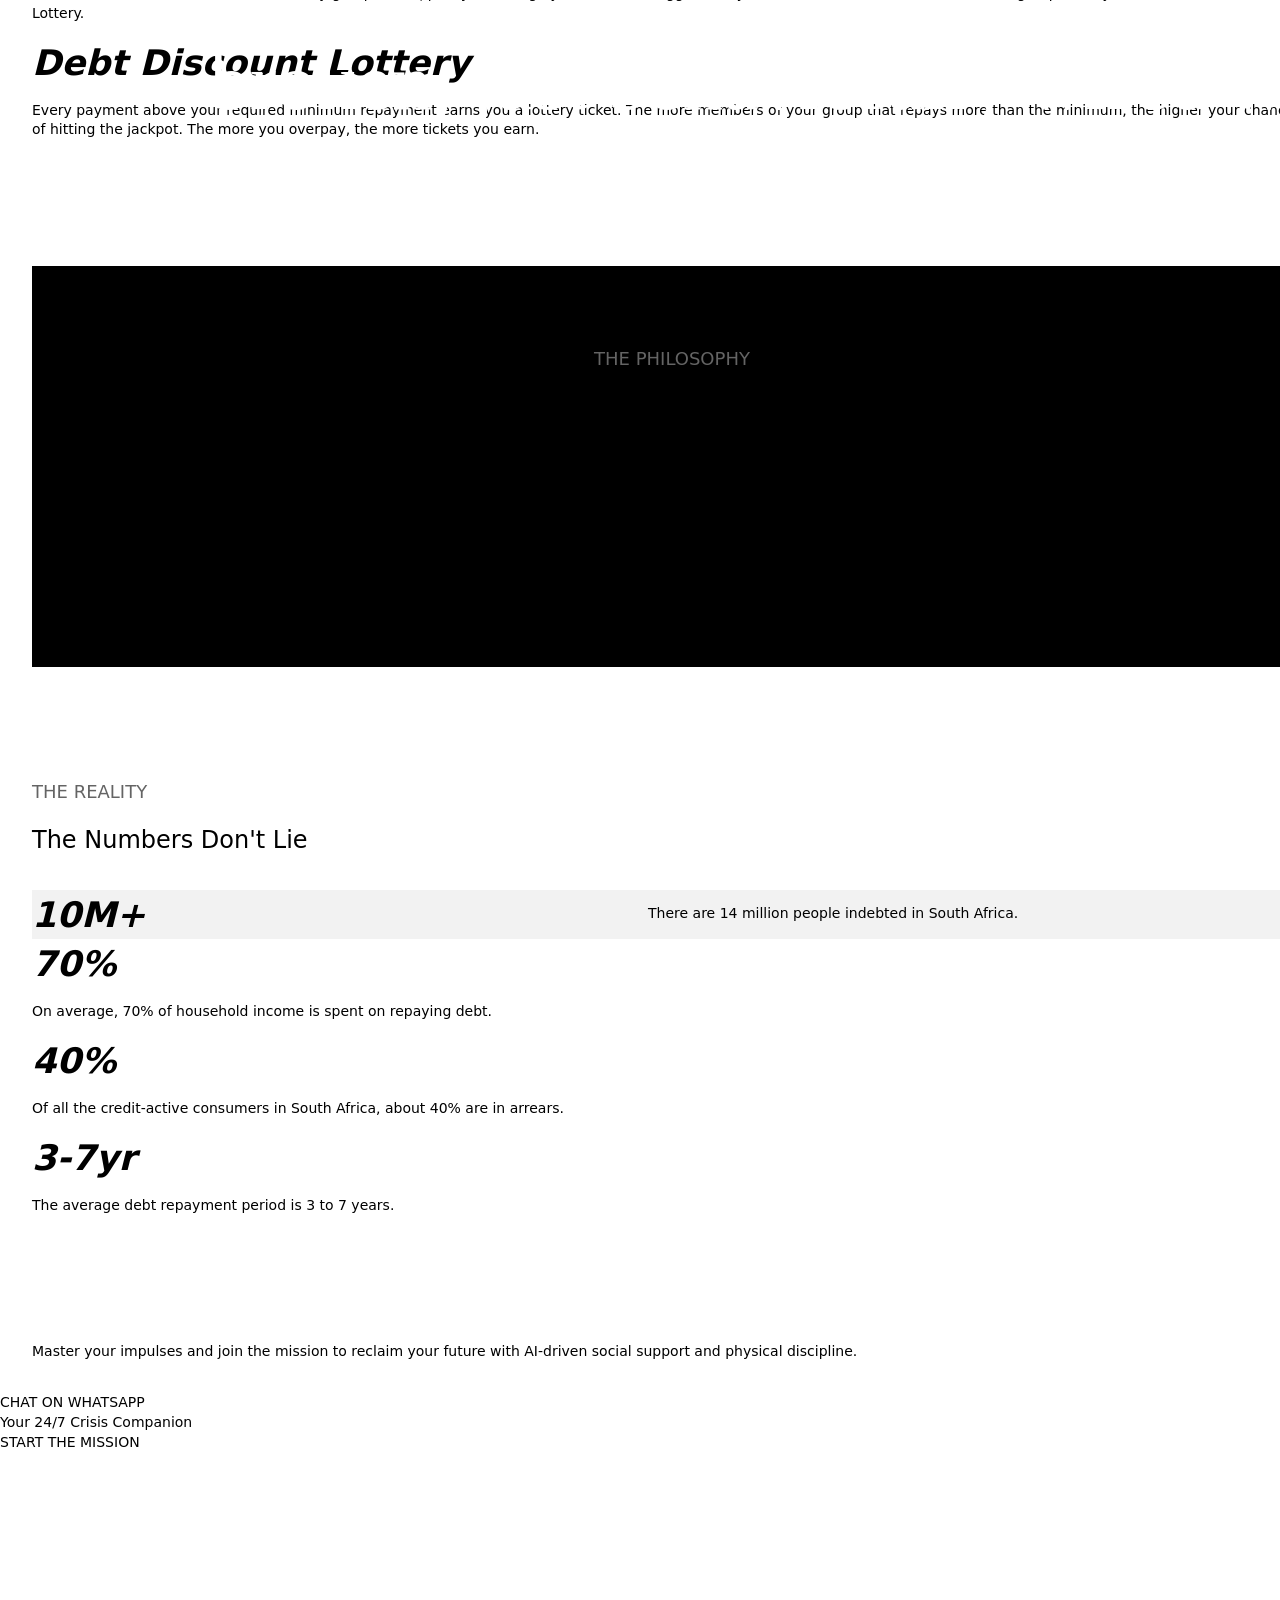
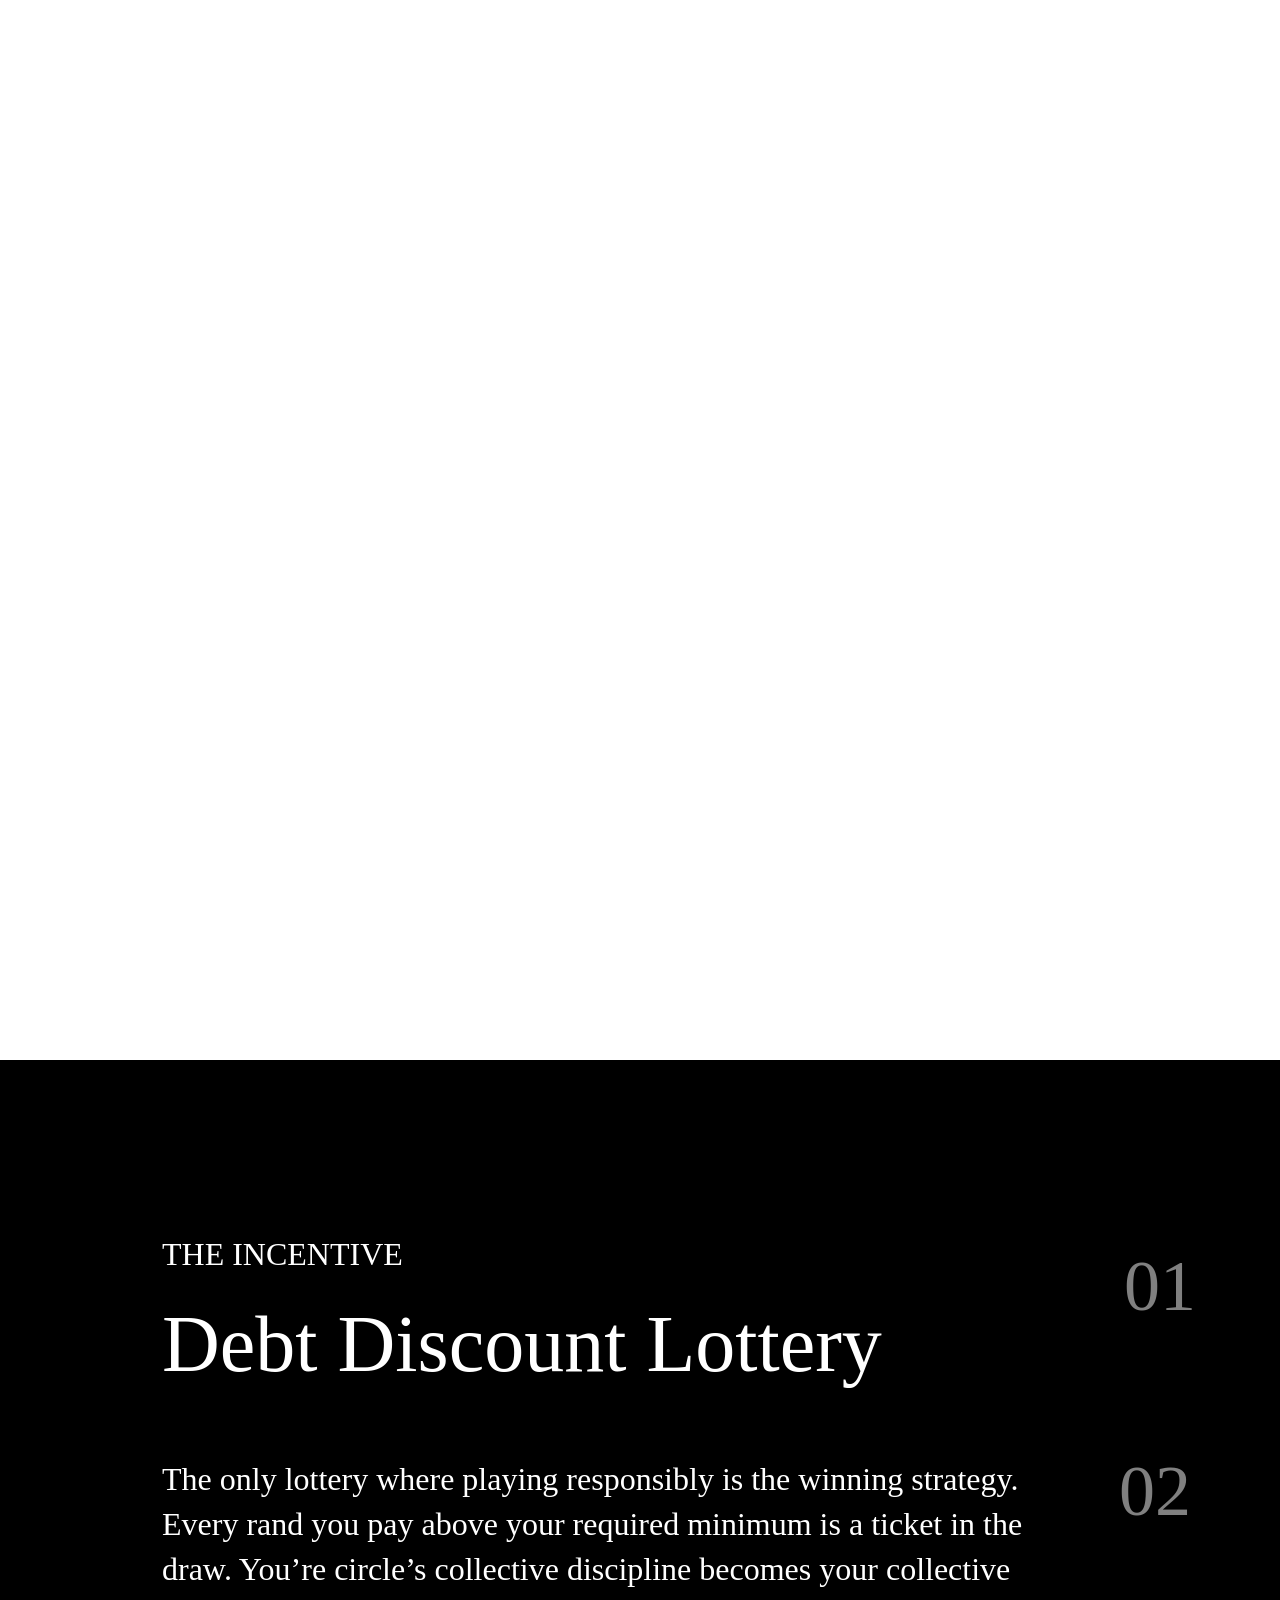
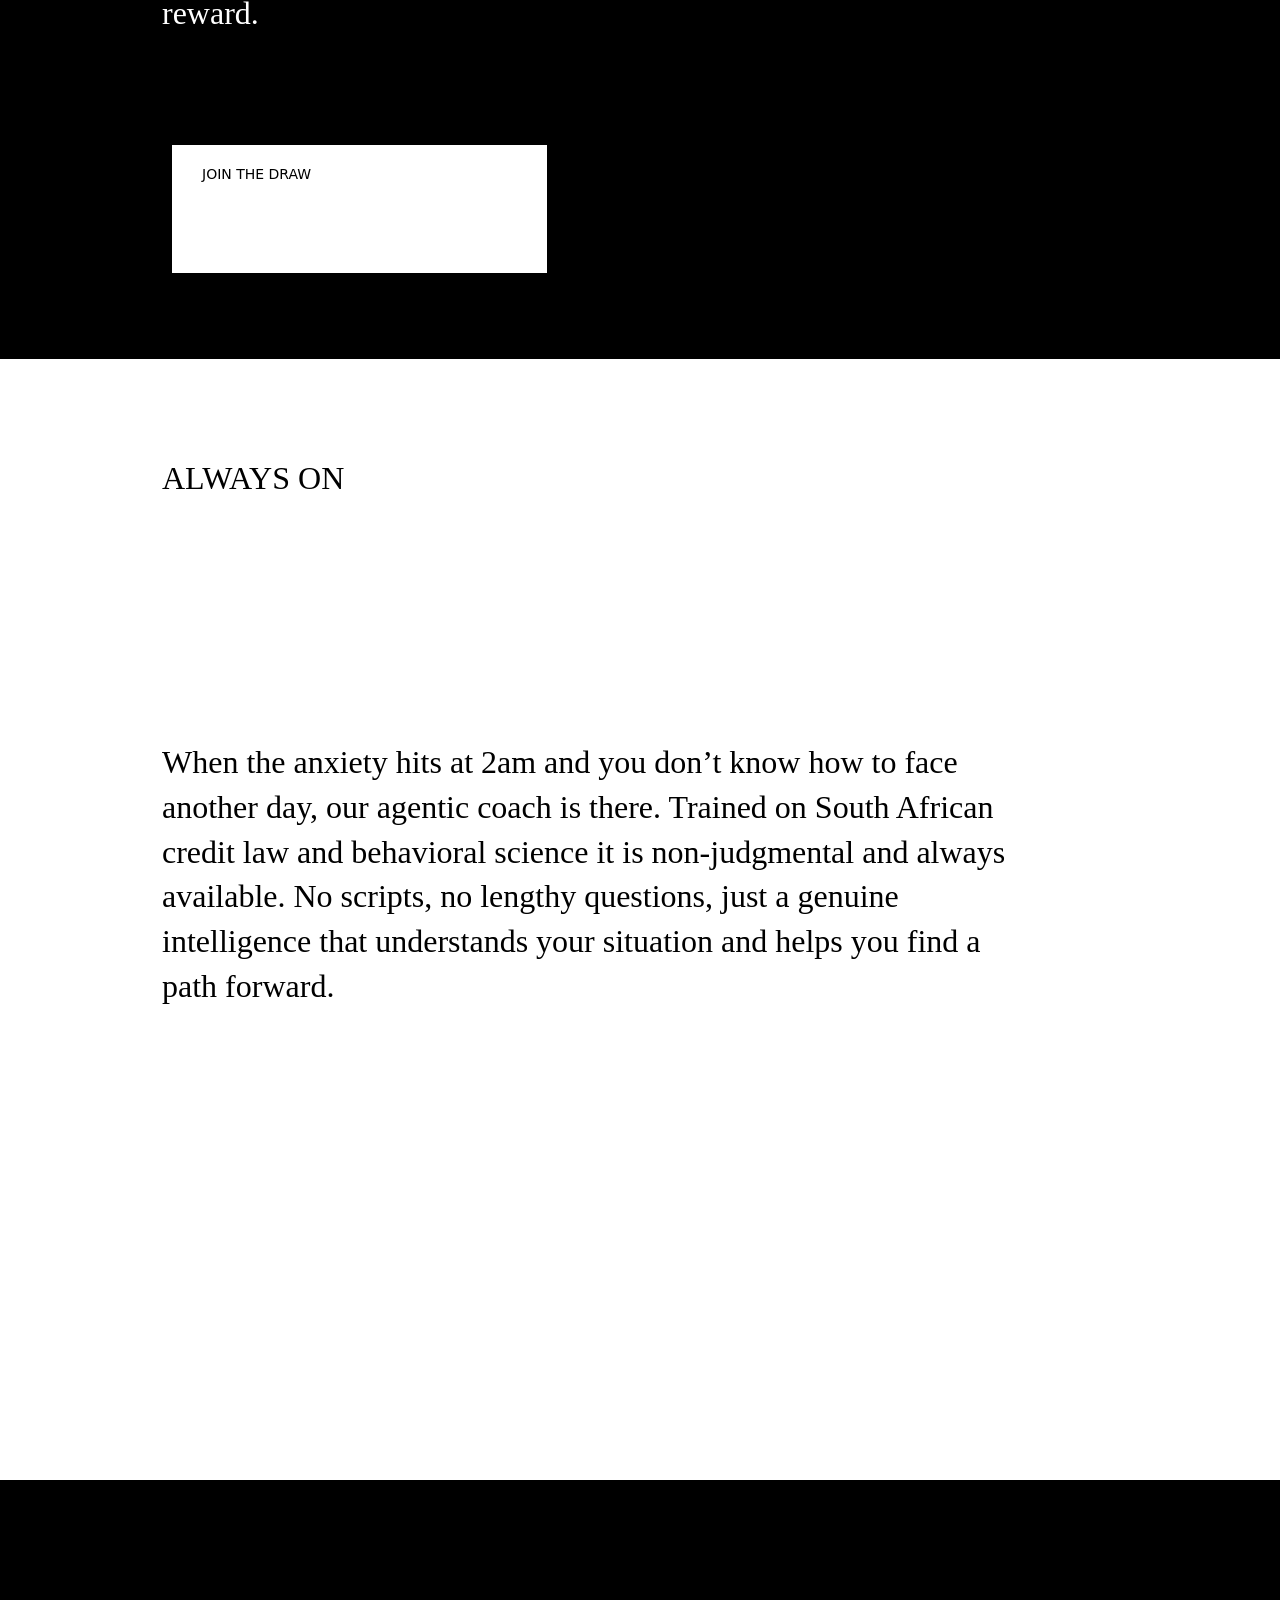
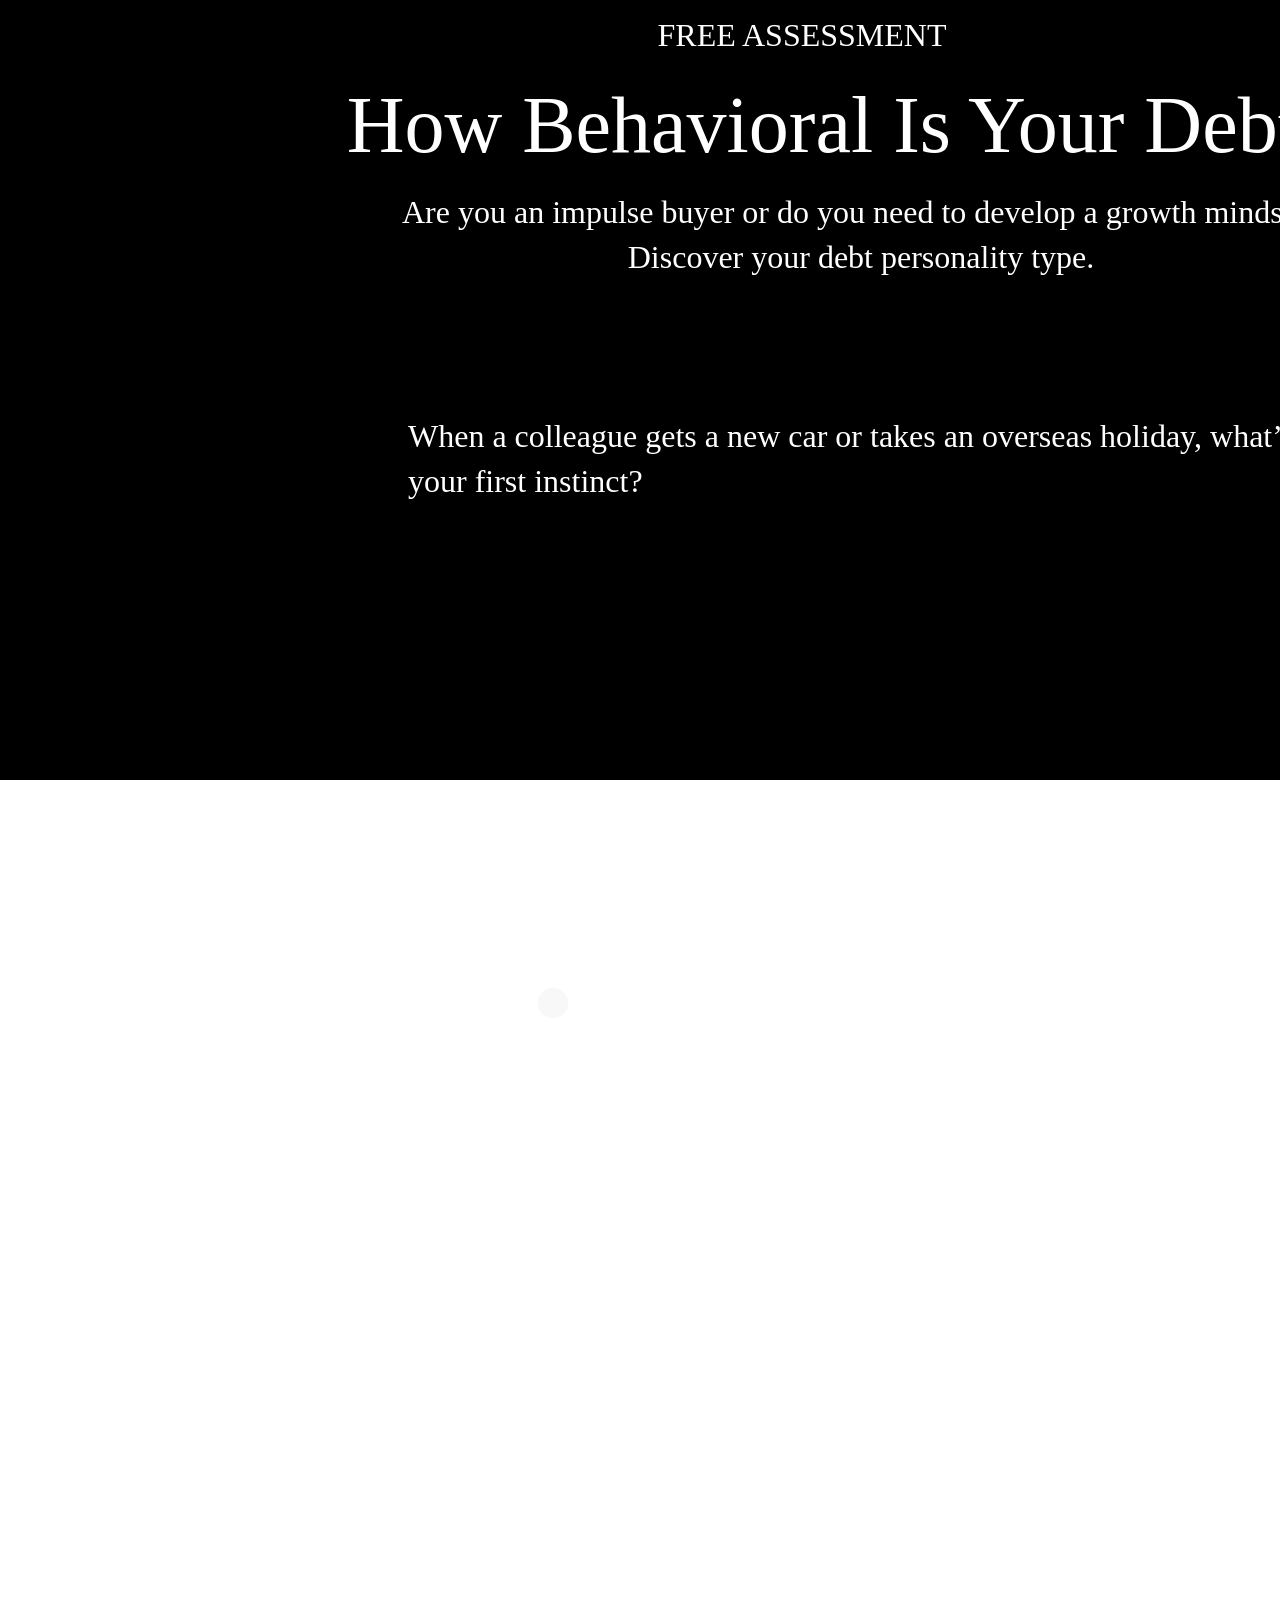
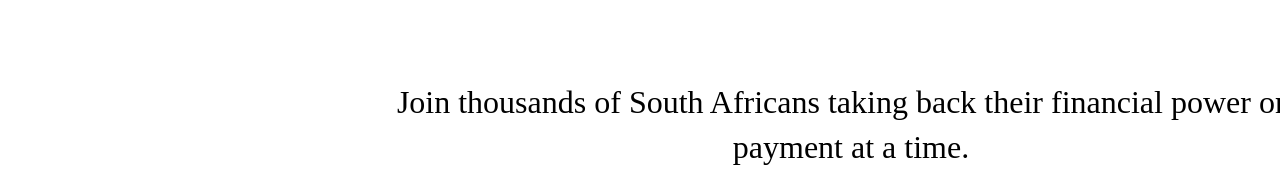
==== commit 2809fc05: "Update index.html" ====
--- a/index.html
+++ b/index.html
@@ -79,19 +79,19 @@
       
           <div class="stats">
             <span class="num">10M+</span>
-              <p class="feature-desc">Emotional support around the clock. An agentic AI coach trained on South African credit law and behavioral science. Non-judgmental, always present, ready to help you through your darkest financial moments.</p>
+              <p class="feature-desc">There are 14 million people indebted in South Africa.</p>
             </div>
             <div class="feature">
               <span class="num">70%</span>
-              <p class="feature-desc">AI-matched, location-based accountability groups to support you through your shared struggle. Every member’s commitment increases the group’s entry into the Debt Discount Lottery.</p>
+              <p class="feature-desc">On average, 70% of household income is spent on repaying debt.</p>
             </div>
             <div class="feature">
               <span class="num">40%</span>
-              <p class="feature-desc">Every payment above your required minimum repayment earns you a lottery ticket. The more members of your group that repays more than the minimum, the higher your chances of hitting the jackpot. The more you overpay, the more tickets you earn.</p>
+              <p class="feature-desc">Of all the credit-active consumers in South Africa, about 40% are in arrears.</p>
           </div>
             <div class="feature">
               <span class="num">3-7yr</span>
-              <p class="feature-desc">Every payment above your required minimum repayment earns you a lottery ticket. The more members of your group that repays more than the minimum, the higher your chances of hitting the jackpot. The more you overpay, the more tickets you earn.</p>
+              <p class="feature-desc">The average debt repayment period is 3 to 7 years.</p>
           </div>
 
             <p class="quote">“I earned R70 000 a month and still couldn’t sleep at night. Lula was the first thing that made me feel like I wasn’t broken, just behaviorally wired wrong.” 
@@ -101,52 +101,14 @@
       </section>
       
           
-        
-
-
-         
-          
            
           <span class="description">Master your impulses and join the mission to reclaim your future with AI-driven social support and physical discipline.</span>
          
-       
-          
           
           <span class="ready-text">Ready for financial freedom?</span>
           
-          <div class="stat-box">
-            <span class="num">1</span>
-            <span class="desc">The average debt repayment period is 3 to 7 years.</span>
-            <div class="icon"></div>
-          </div>
-          <div class="stat-box2">
-            <span class="num">3-7yr</span>
-            <span class="desc">The average debt repayment period is 3 to 7 years.</span>
-          </div>
-          <div class="divider3"></div>
-          <div class="divider4"></div>
-          <div class="divider5"></div>
-        </div>
-      </div>
-      <span class="numbers-title">The Numbers Don’t Lie</span>
-      <span class="reality-title">THE REALITY</span>
-      <div class="stats-section">
-        <div class="stat">
-          <span class="num">10M+</span>
-          <span class="desc">There are 14 million people indebted in South Africa.</span>
-        </div>
-        <div class="stat">
-          <span class="num">70%</span>
-          <span class="desc">On average, 70% of household income is spent on repaying debt.</span>
-        </div>
-        <div class="stat">
-          <span class="num">40%</span>
-          <span class="desc">Of all the credit-active consumers in South Africa, about 40% are in arrears.</span>
-        </div>
-        <div class="stat">
-          <span class="num">3-7yr</span>
-          <span class="desc">The average debt repayment period is 3 to 7 years.</span>
-        </div>
+
+       
       </div>
       <div class="divider6"></div>
       <span class="lottery-title">Debt Discount Lottery</span>
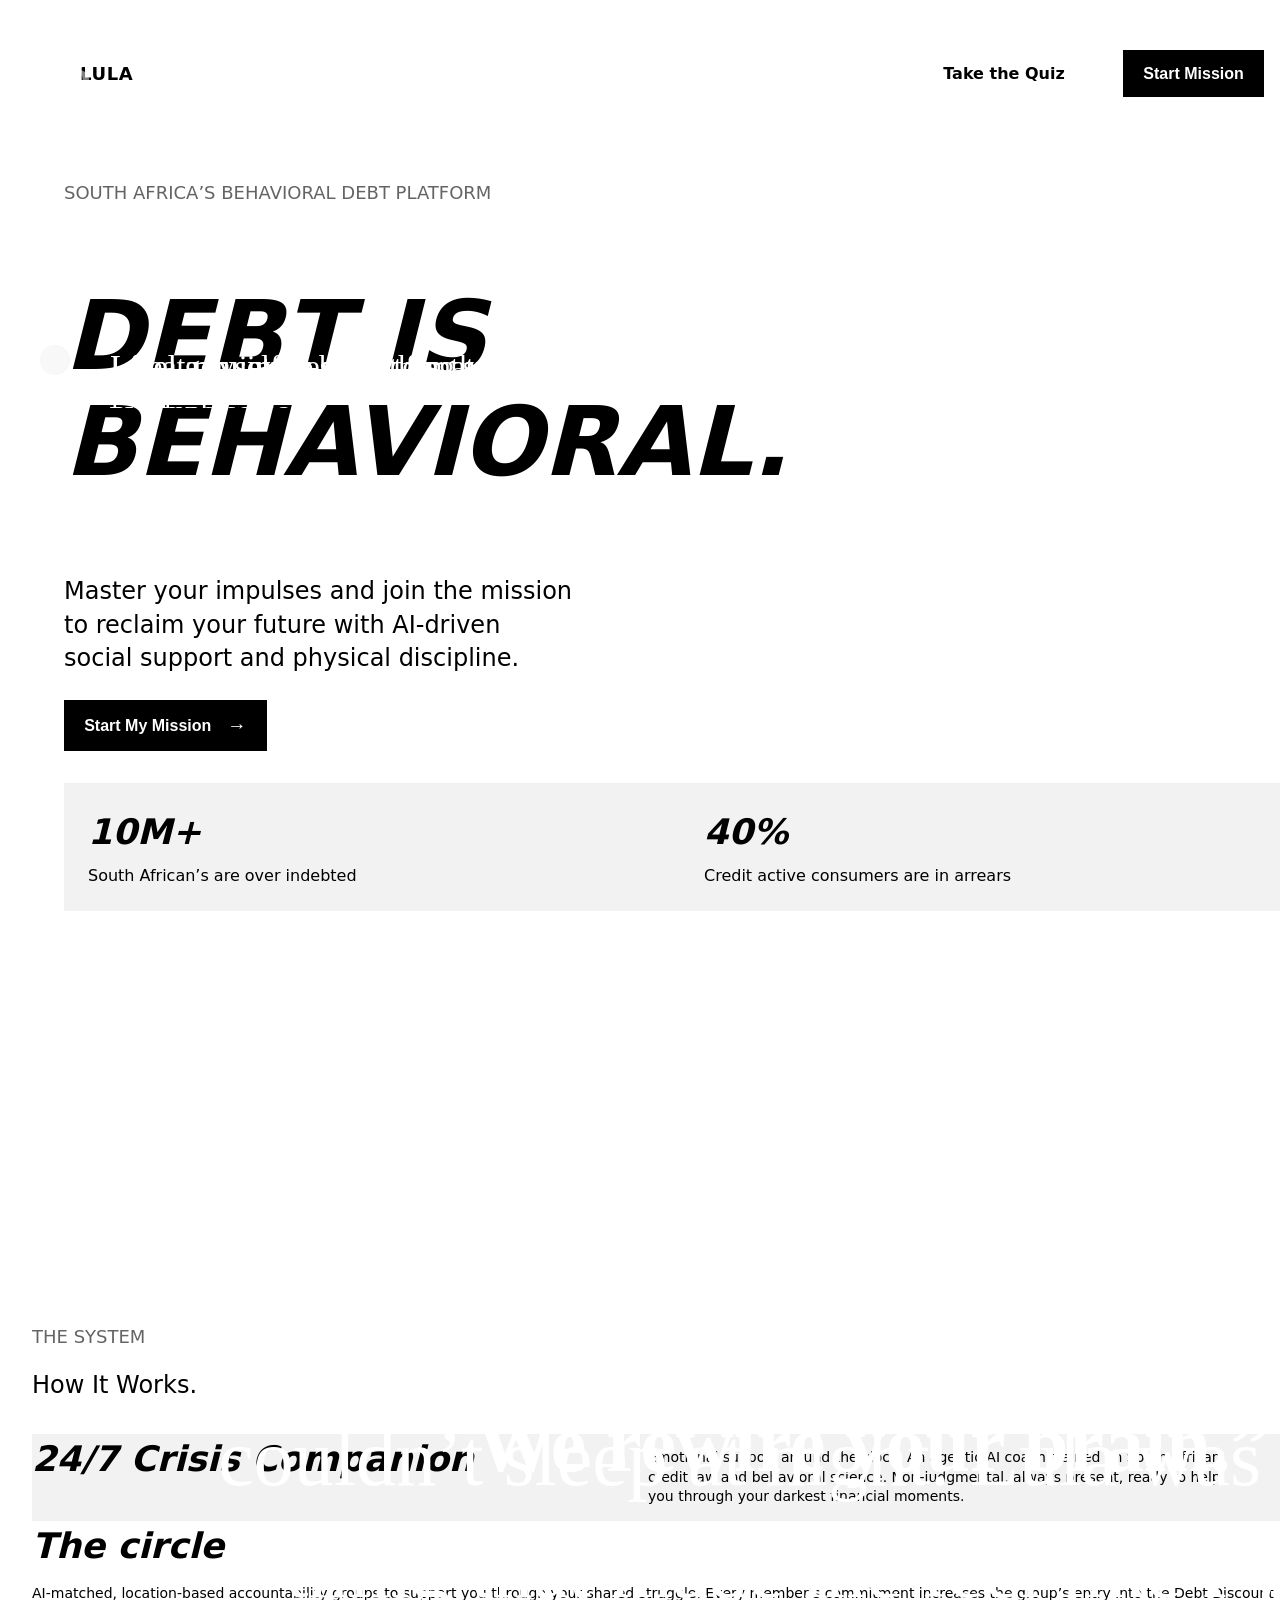
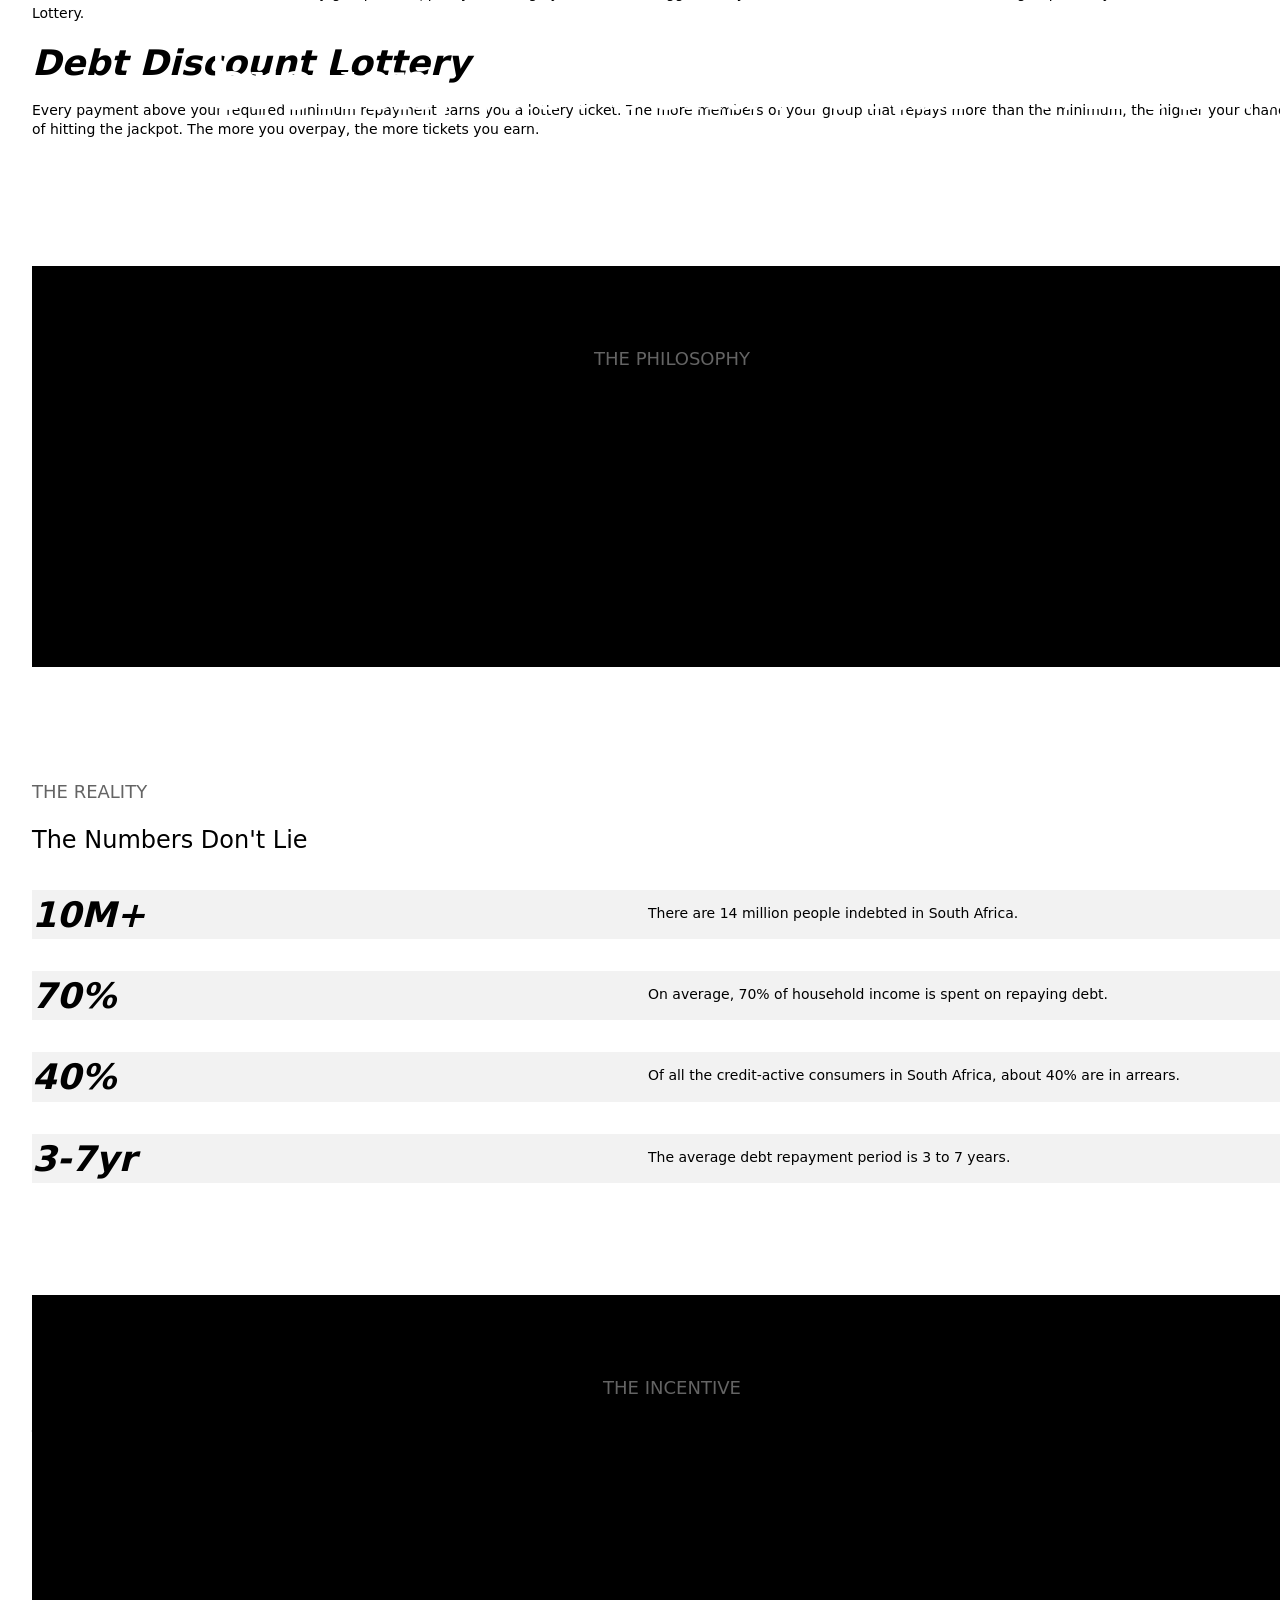
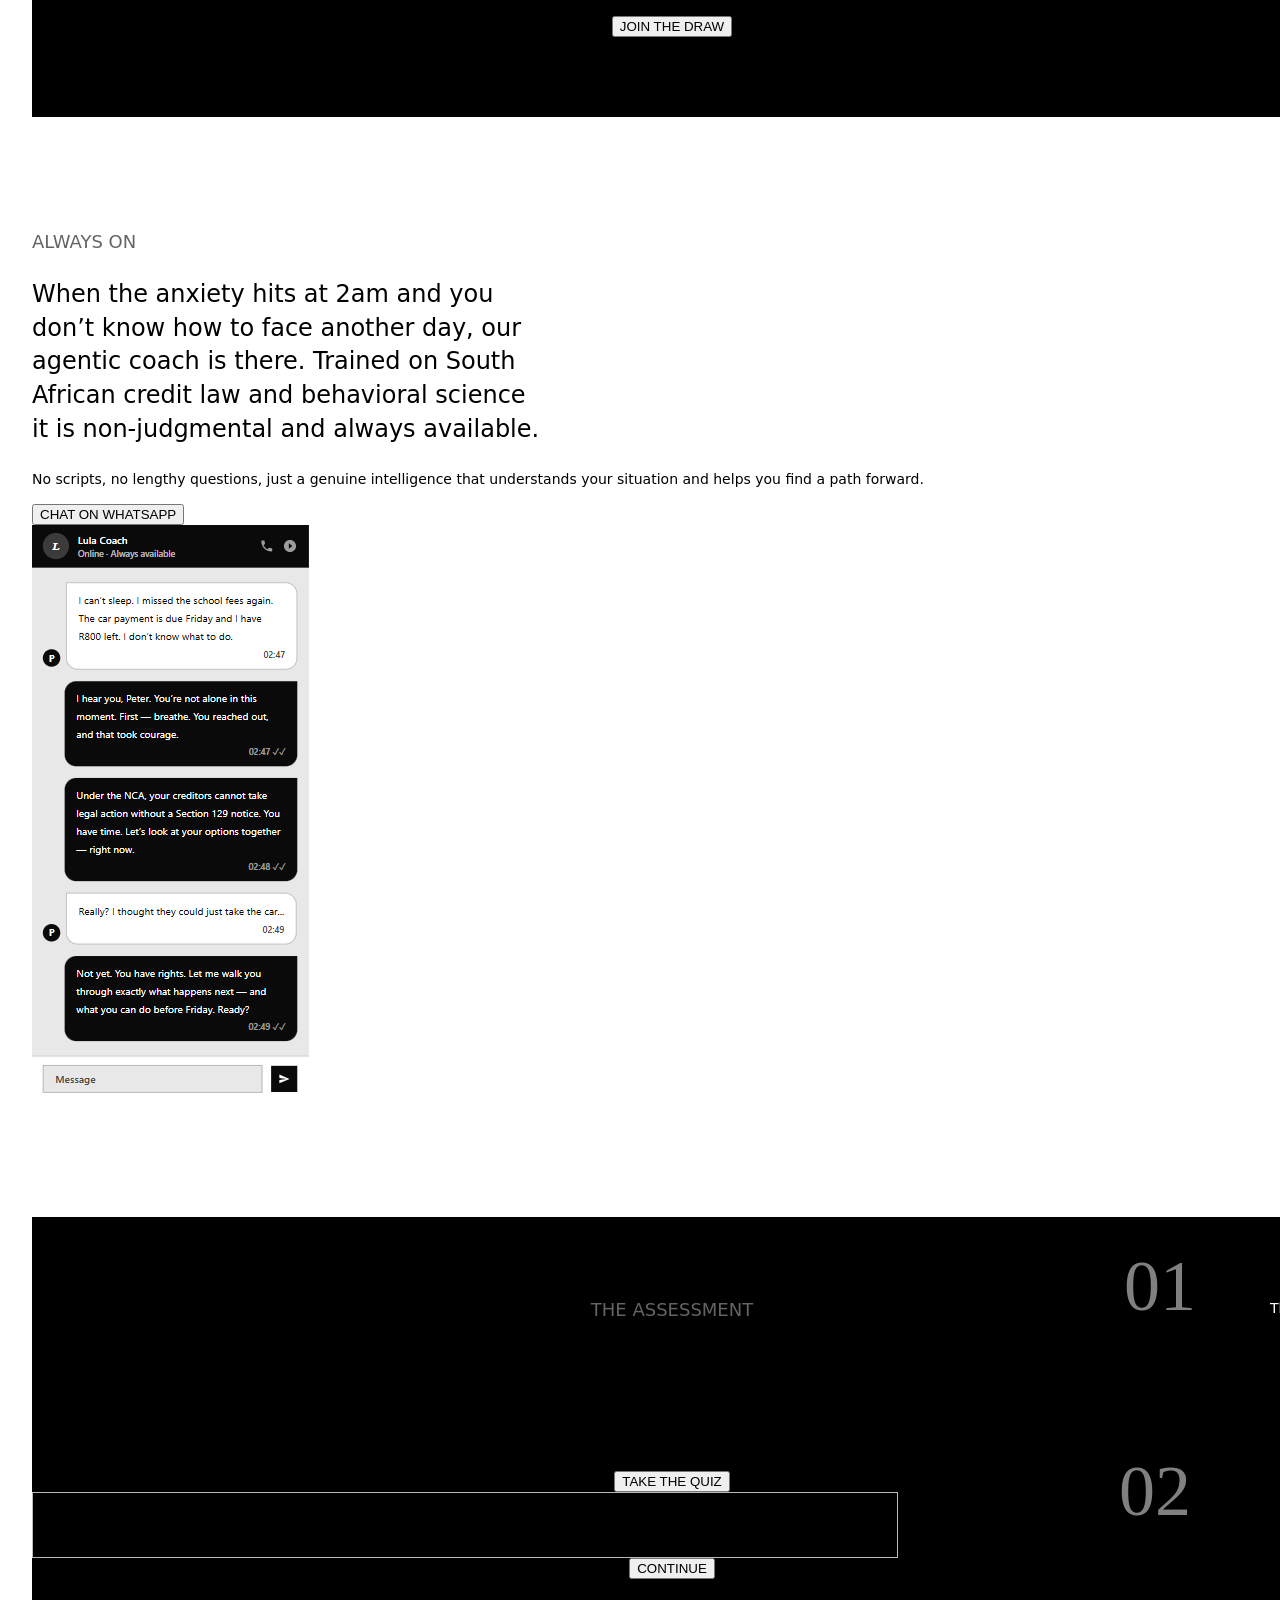
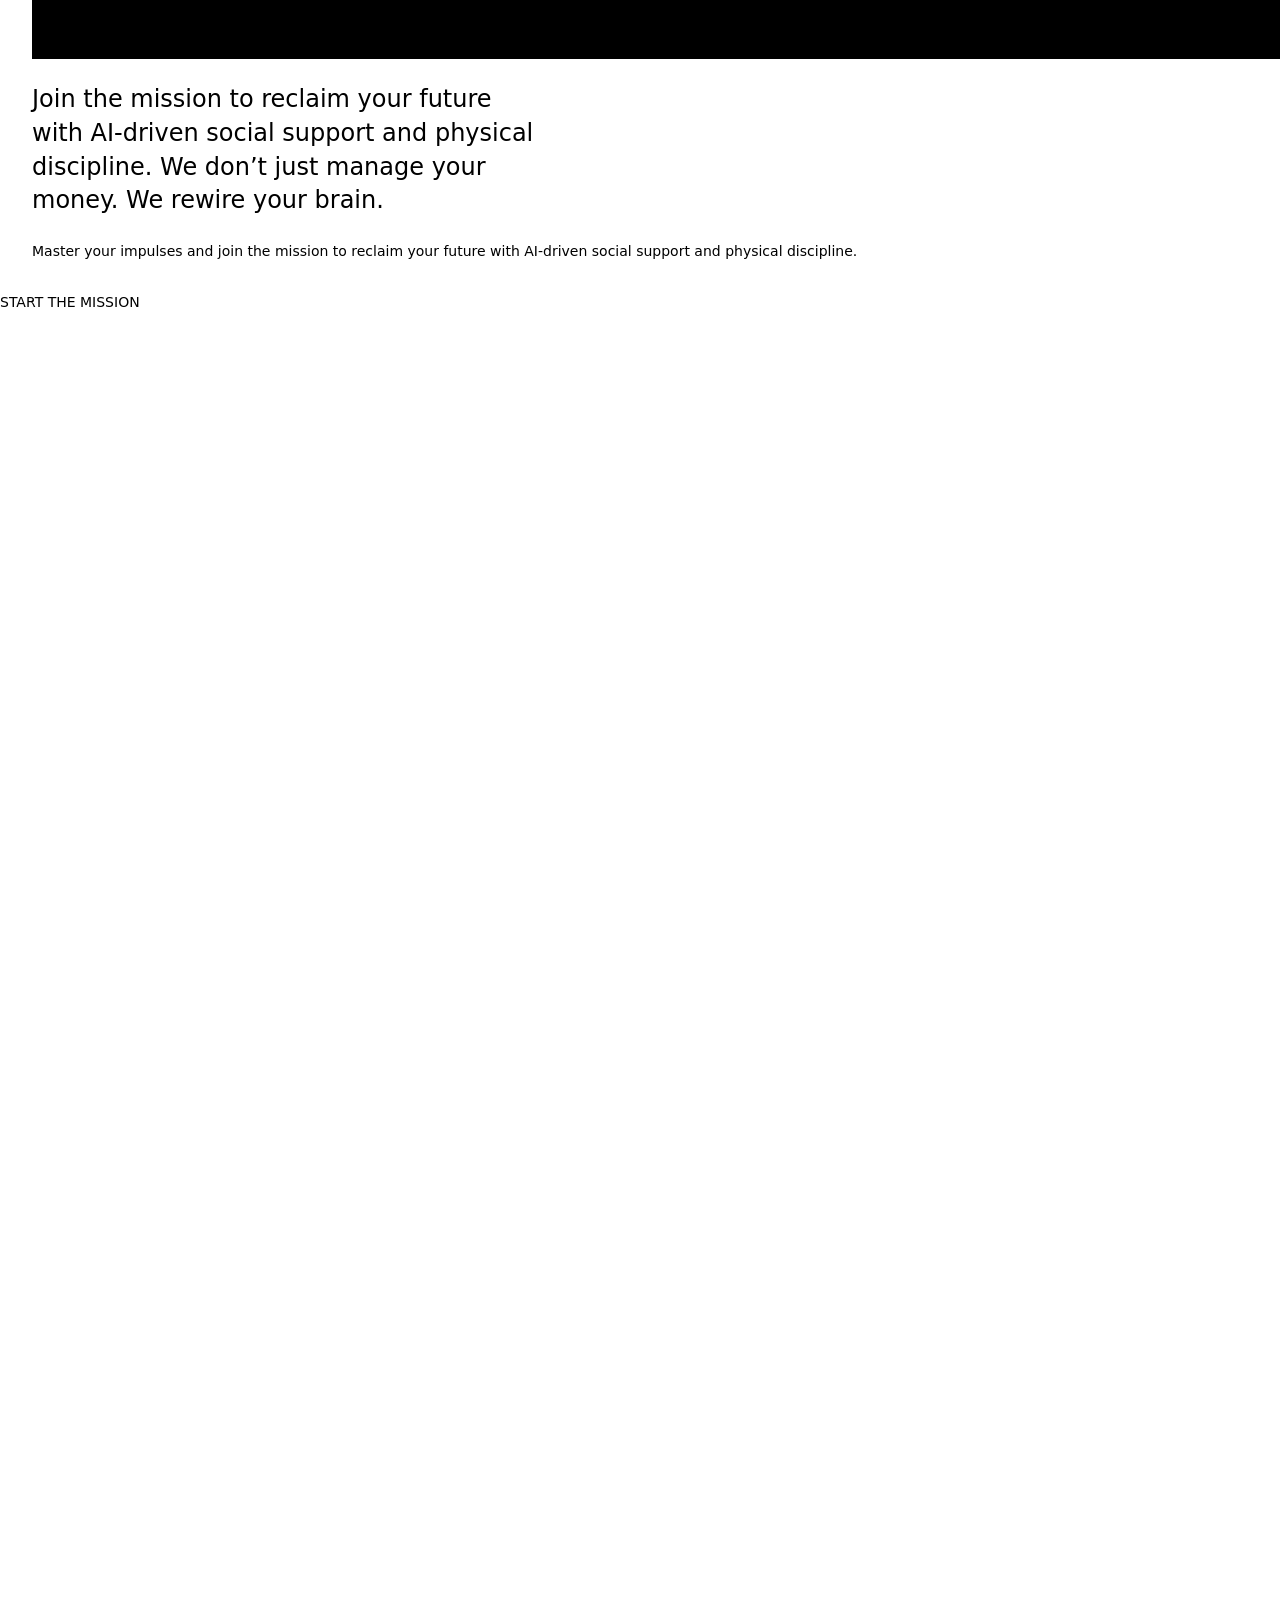
==== commit 759e6cf4: "Update content - clean up" ====
--- a/index.html
+++ b/index.html
@@ -72,103 +72,124 @@
       </section>
 
 
-      <section class="section-light">
-
-         <span class="subtitle">The Reality</span>
+      <section class="section-light reality-section">
+
+        <span class="subtitle">The Reality</span>
         <h2 class="title">The Numbers Don't Lie</h2>
       
           <div class="stats">
             <span class="num">10M+</span>
               <p class="feature-desc">There are 14 million people indebted in South Africa.</p>
-            </div>
-            <div class="feature">
+          </div>
+          <div class="stats">
               <span class="num">70%</span>
               <p class="feature-desc">On average, 70% of household income is spent on repaying debt.</p>
-            </div>
-            <div class="feature">
+          </div>
+          <div class="stats">
               <span class="num">40%</span>
               <p class="feature-desc">Of all the credit-active consumers in South Africa, about 40% are in arrears.</p>
           </div>
-            <div class="feature">
+          <div class="stats">
               <span class="num">3-7yr</span>
               <p class="feature-desc">The average debt repayment period is 3 to 7 years.</p>
           </div>
 
-            <p class="quote">“I earned R70 000 a month and still couldn’t sleep at night. Lula was the first thing that made me feel like I wasn’t broken, just behaviorally wired wrong.” 
+          <p class="quote">“I earned R70 000 a month and still couldn’t sleep at night. Lula was the first thing that made me feel like I wasn’t broken, just behaviorally wired wrong.” 
           - Senior Project Manager, Johannesburg</p>
 
-
-      </section>
-      
+      </section>
+
+      <section class="section-dark center incentive-section">
+        <div class="column-left">
+          <span class="subtitle">The Incentive</span>
+          <h2 class="quote white">Debt Discount Lottery</h2>
+          <p class="title-description white">The only lottery where playing responsibly is the winning strategy. Every rand you pay above your required minimum is a ticket in the draw. You’re circle’s collective discipline becomes your collective reward.</p>
+          <button>JOIN THE DRAW</button>
+         </div>
+
+          <div class="column-right">
+            <div class="step1">
+              <span class="step-num">01</span>
+              <div class="step-content">
+               <h4 class="step-title">PAY ABOVE MINIMUM</h4>
+               <p class="step-desc">The more you overpay, the more lottery tickets your group earns.</p>
+            </div>
+          </div>
+          <div class="step2">
+            <span class="step-num">02</span>
+            <div class="step-content">
+            <h4 class="step-title">CIRCLES POOLS TICKETS</h4>
+            <p class="step-desc">Collective discipline multiplies your odds.</p>
+            </div>
+          </div>
+          <div class="step3">
+            <span class="step-num">03</span>
+            <div class="step-content">
+            <h4 class="step-title">JACKPOT DRAW</h4>
+            <p class="step-desc">Winning members receive a direct discount applied to their outstanding debt balance.</p>
+            </div>
+          </div>
+        </div>  
+
+      </section>
+
+      <section class="section-light always-on-section">
+        <div class="column-left">
+          <span class="subtitle">Always On</span>
+          <h2 class="quote white">Your 24/7 Crisis Companion</h2>
+          <p class="title-description white">When the anxiety hits at 2am and you don’t know how to face another day, our agentic coach is there. Trained on South African credit law and behavioral science it is non-judgmental and always available.</p>
+          <p>No scripts, no lengthy questions, just a genuine intelligence that understands your situation and helps you find a path forward.</p>
+          <button>CHAT ON WHATSAPP</button>
+         </div>
+
+          <div class="column-right">
+            <img src="/images/chat-mockup.png" alt="Image of a whatsapp chat">
+          </div>
+
+      </section>
+
+      <section class="section-dark center assessment-section">
+        <span class="subtitle">The Assessment</span>
+        <h2 class="quote white">How Behavioral Is Your Debt?</h2>
+        <p class="title-description white">Are you an impulse buyer or do you need to develop a growth mindset? Discover your debt personality type.</p>
+        <button>TAKE THE QUIZ</button>  
+        <div class="assessment-box">
+          <p class="question">When a colleague gets a new car or takes an overseas holiday, what’s your first instinct?</p>
+          <div class="option">
+            <div class="radio"></div>
+            <p class="option-text">I feel genuinely happy for them, their success doesn’t affect mine.</p>
+          </div>
+          <div class="option">
+            <div class="radio"></div>
+            <p class="option-text">I feel a quiet pressure to match or exceed it and start browsing for deals.</p>
+          </div>
+          <div class="option">
+            <div class="radio"></div>
+            <p class="option-text">I treat myself to something smaller as a reward. I deserve it after working so hard.</p>
+          </div>
+
+        </div>
+        <button class="">CONTINUE</button>
+
+      </section>
+
+
+
+
+
+
+           <p class="title-description white">Join the mission to reclaim your future with AI-driven social support and physical discipline. We don’t just manage your money. We rewire your brain.</p>
           
            
           <span class="description">Master your impulses and join the mission to reclaim your future with AI-driven social support and physical discipline.</span>
          
           
           <span class="ready-text">Ready for financial freedom?</span>
-          
-
        
-      </div>
-      <div class="divider6"></div>
-      <span class="lottery-title">Debt Discount Lottery</span>
-      <span class="incentive-title">THE INCENTIVE</span>
-      <div class="join-draw-btn">
-        <span class="btn-text">JOIN THE DRAW</span>
-      </div>
-      <div class="chat-whatsapp-btn">
-        <span class="btn-text">CHAT ON WHATSAPP</span>
-      </div>
-      <span class="lottery-desc">The only lottery where playing responsibly is the winning strategy. Every rand you pay above your required minimum is a ticket in the draw. You’re circle’s collective discipline becomes your collective reward.</span>
-      <span class="companion-desc">When the anxiety hits at 2am and you don’t know how to face another day, our agentic coach is there. Trained on South African credit law and behavioral science it is non-judgmental and always available.
-
-No scripts, no lengthy questions, just a genuine intelligence that understands your situation and helps you find a path forward.</span>
-      <div class="step1">
-        <span class="step-num">01</span>
-        <div class="step-content">
-          <span class="step-title">PAY ABOVE MINIMUM</span>
-          <span class="step-desc">The more you overpay, the more lottery tickets your group earns.</span>
-        </div>
-      </div>
-      <div class="step2">
-        <span class="step-num">02</span>
-        <div class="step-content">
-          <span class="step-title">CIRCLES POOLS TICKETS</span>
-          <span class="step-desc">Collective discipline multiplies your odds.</span>
-        </div>
-      </div>
-      <div class="step3">
-        <span class="step-num">03</span>
-        <div class="step-content">
-          <span class="step-title">JACKPOT DRAW</span>
-          <span class="step-desc">Winning members receive a direct discount applied to their outstanding debt balance.</span>
-        </div>
-      </div>
-      <span class="companion-title">Your 24/7 Crisis Companion</span>
-      <span class="always-on-title">ALWAYS ON</span>
-      <div class="divider7"></div>
-      <span class="assessment-title">How Behavioral Is Your Debt?</span>
-      <span class="free-assessment-title">FREE ASSESSMENT</span>
-      <span class="assessment-desc">Are you an impulse buyer or do you need to develop a growth mindset? Discover your debt personality type.</span>
+      
+      
       <span class="join-text">Join thousands of South Africans taking back their financial power one payment at a time.</span>
-      <div class="quiz-section">
-        <div class="question">
-          <div class="option">
-            <div class="radio"></div>
-            <span class="option-text">I feel genuinely happy for them, their success doesn’t affect mine.</span>
-          </div>
-          <div class="option">
-            <div class="radio"></div>
-            <span class="option-text">I feel a quiet pressure to match or exceed it and start browsing for deals.</span>
-          </div>
-          <div class="option">
-            <div class="radio"></div>
-            <span class="option-text">I treat myself to something smaller as a reward. I deserve it after working so hard.</span>
-          </div>
-          <div class="continue-btn">
-            <span class="btn-text">CONTINUE</span>
-          </div>
-        </div>
+      
       </div>
       <span class="question-text">When a colleague gets a new car or takes an overseas holiday, what’s your first instinct?</span>
       <div class="start-mission-final-btn">
--- a/styles.css
+++ b/styles.css
@@ -797,3 +797,13 @@
   text-align: left;
 }
 
+
+/* New */
+
+.assessment-box {
+  width: 800px;
+  height: max-content;
+  padding: 2rem;
+  border: 1px solid rgba(187,185,185,1);
+  align-items: left;
+}
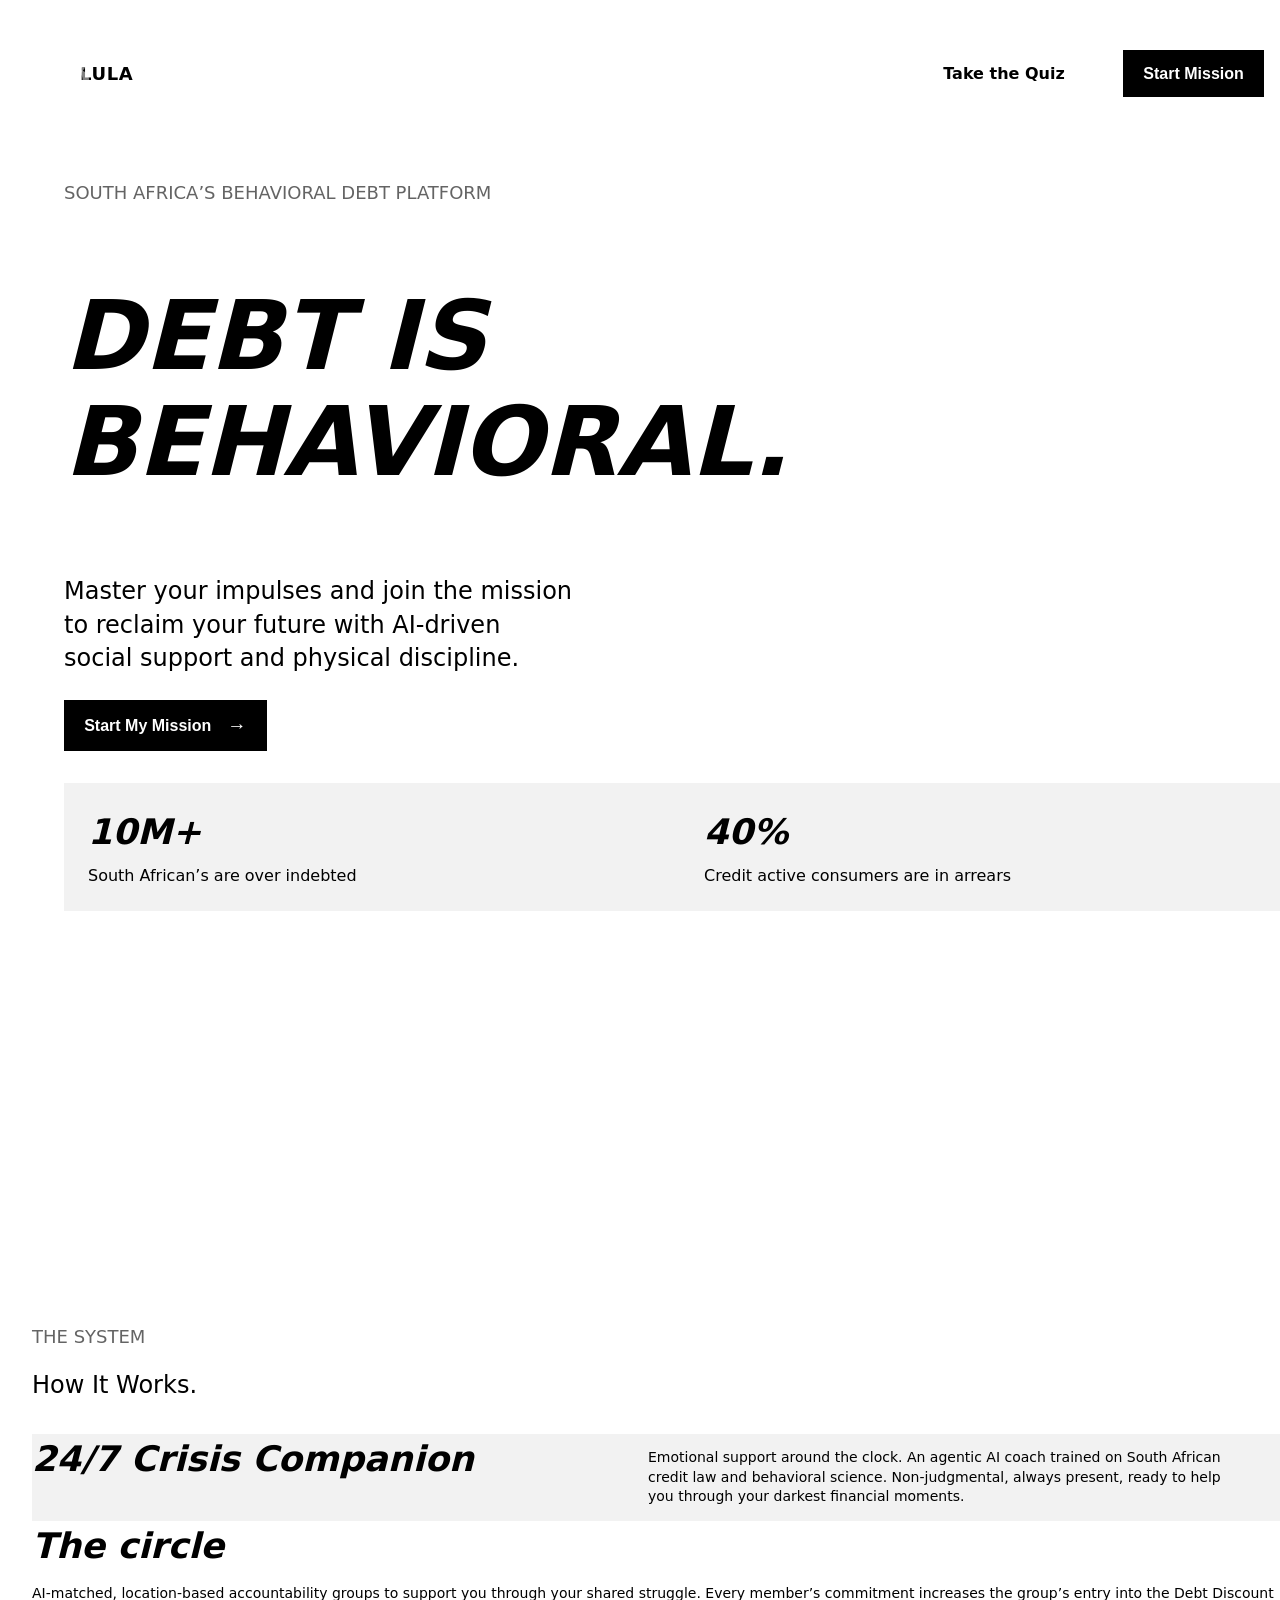
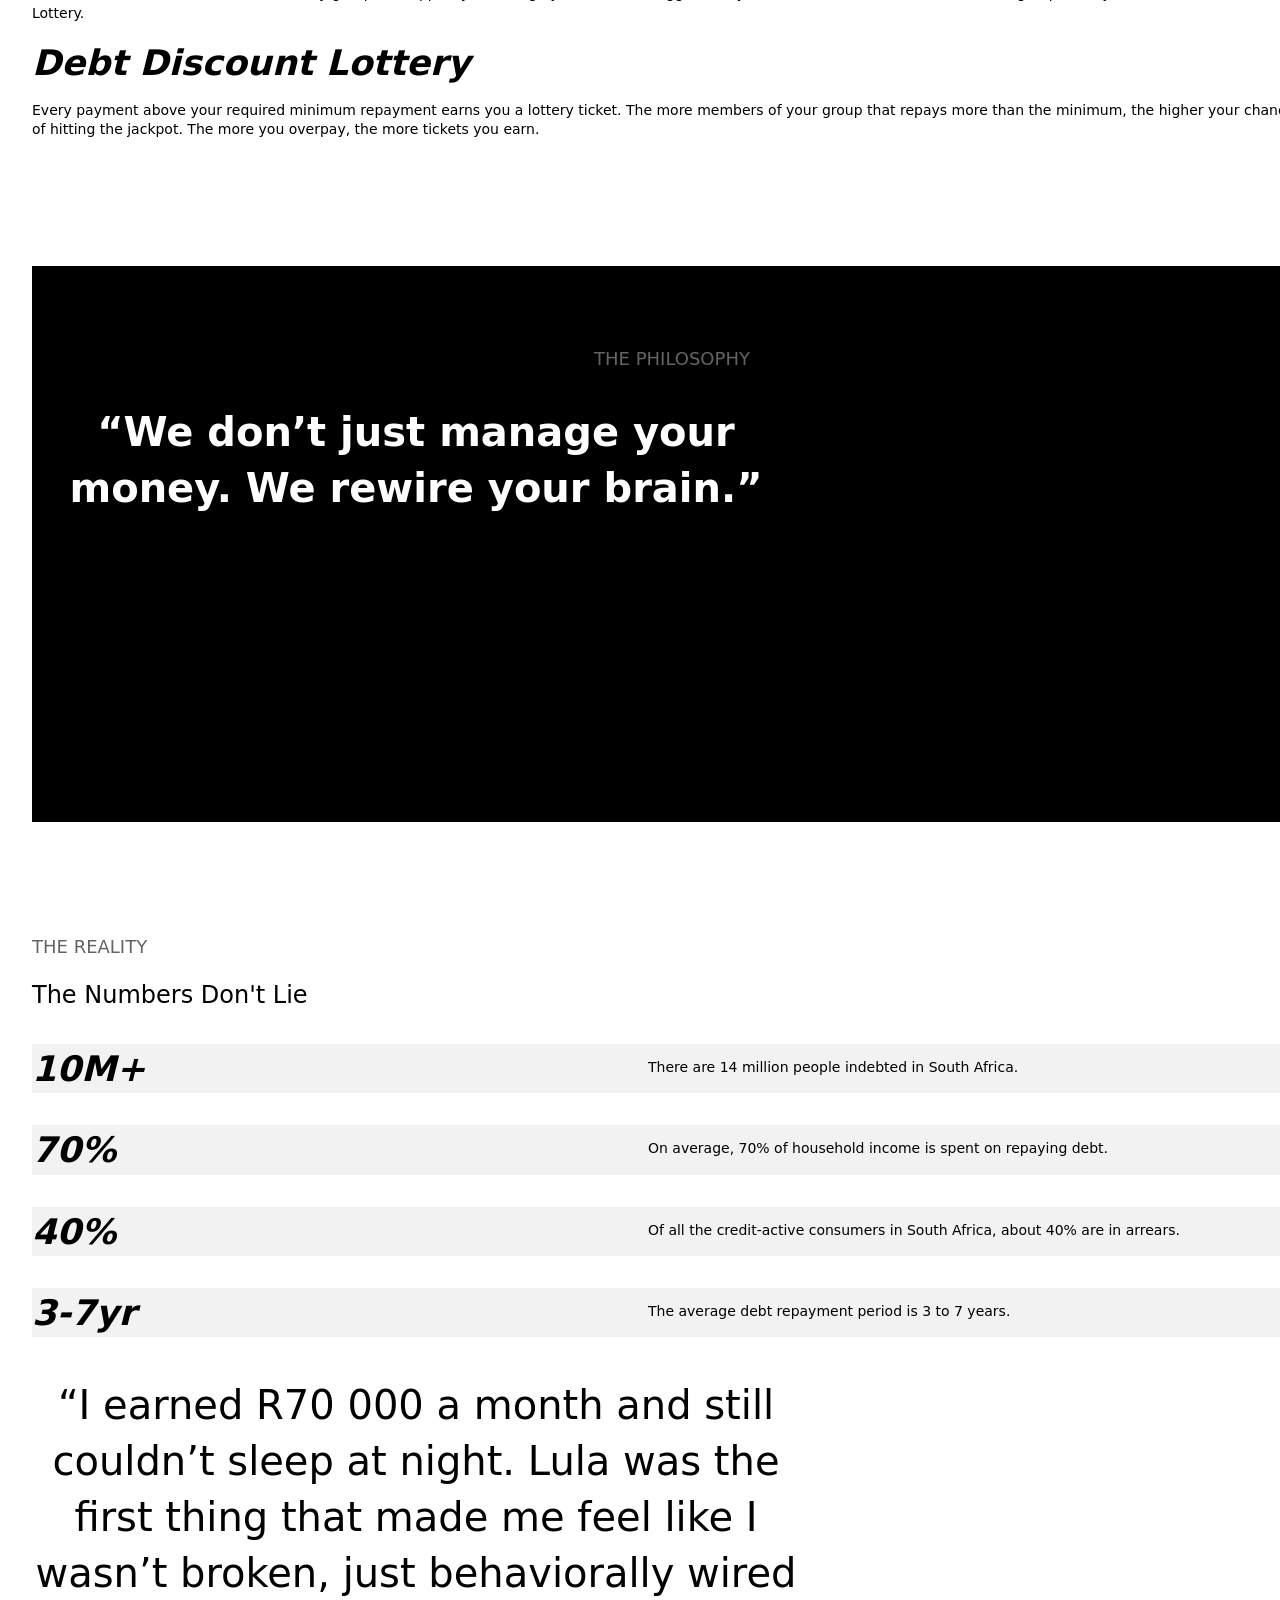
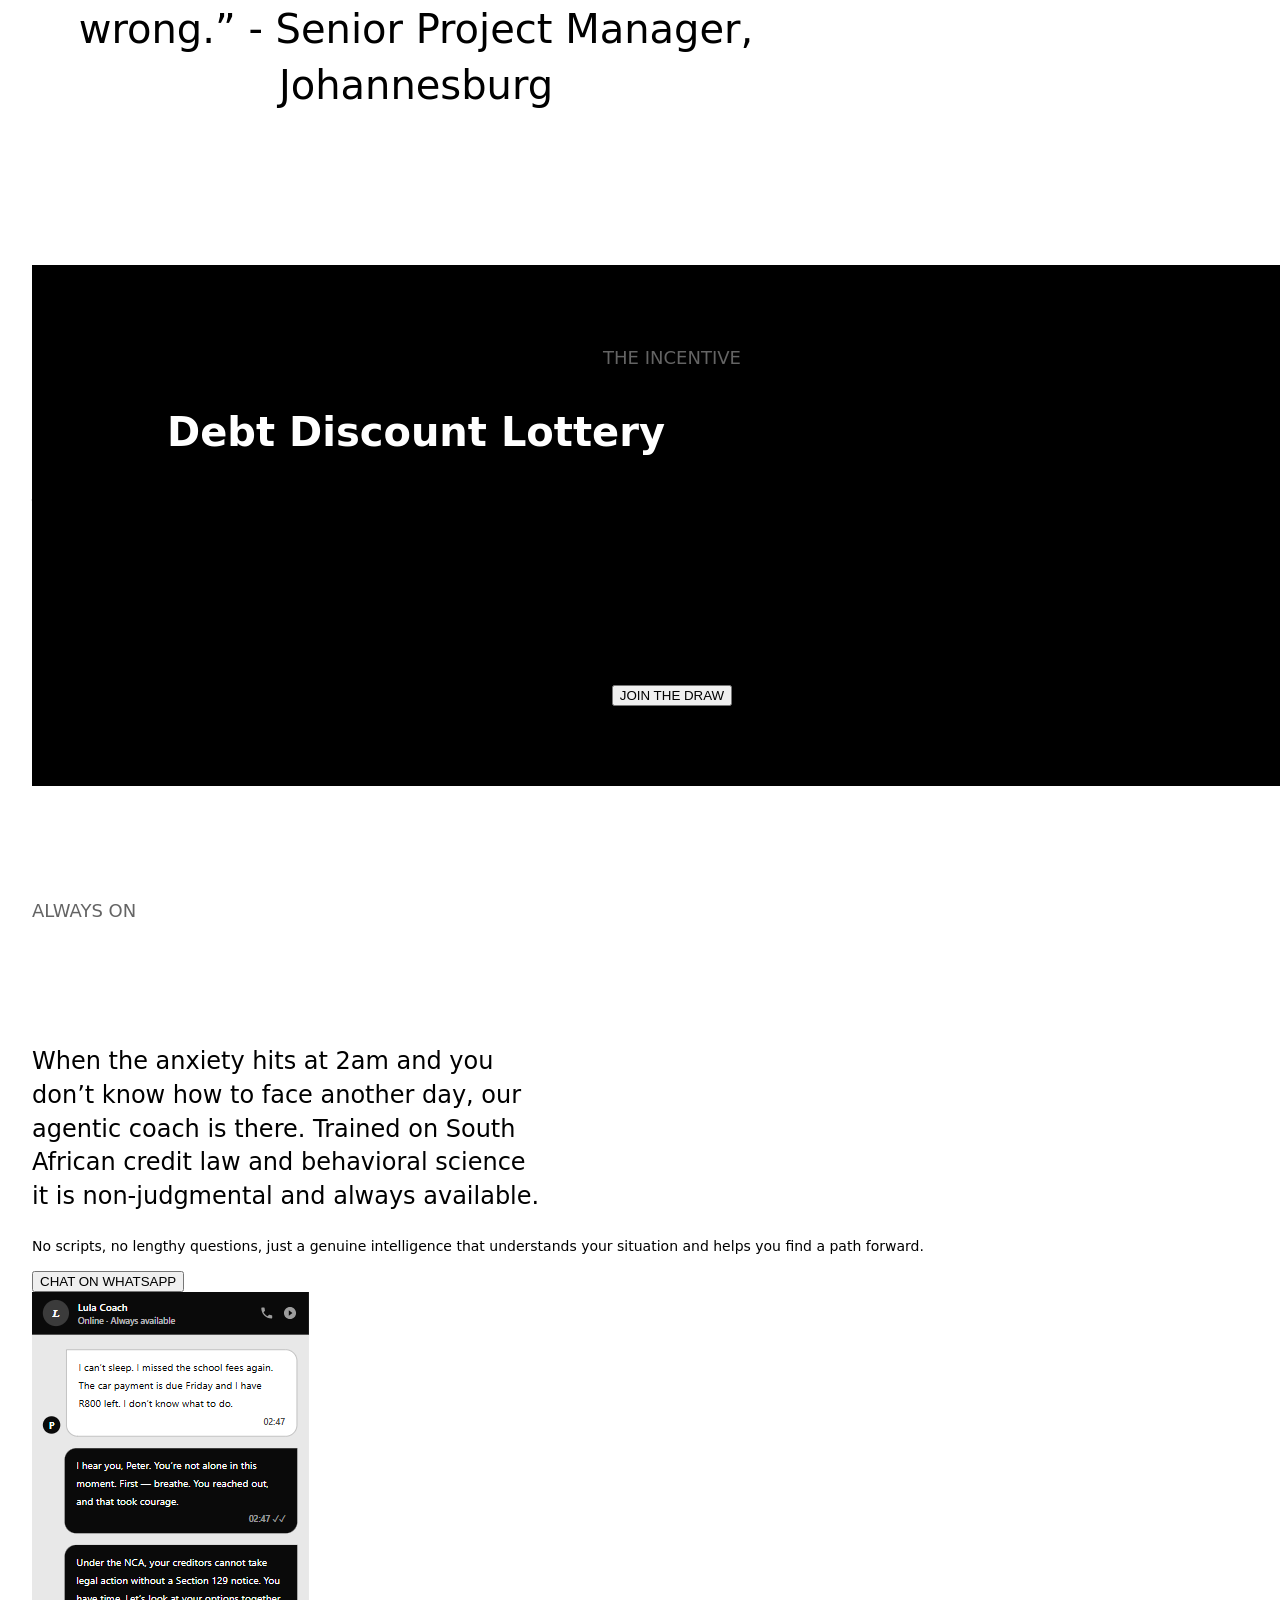
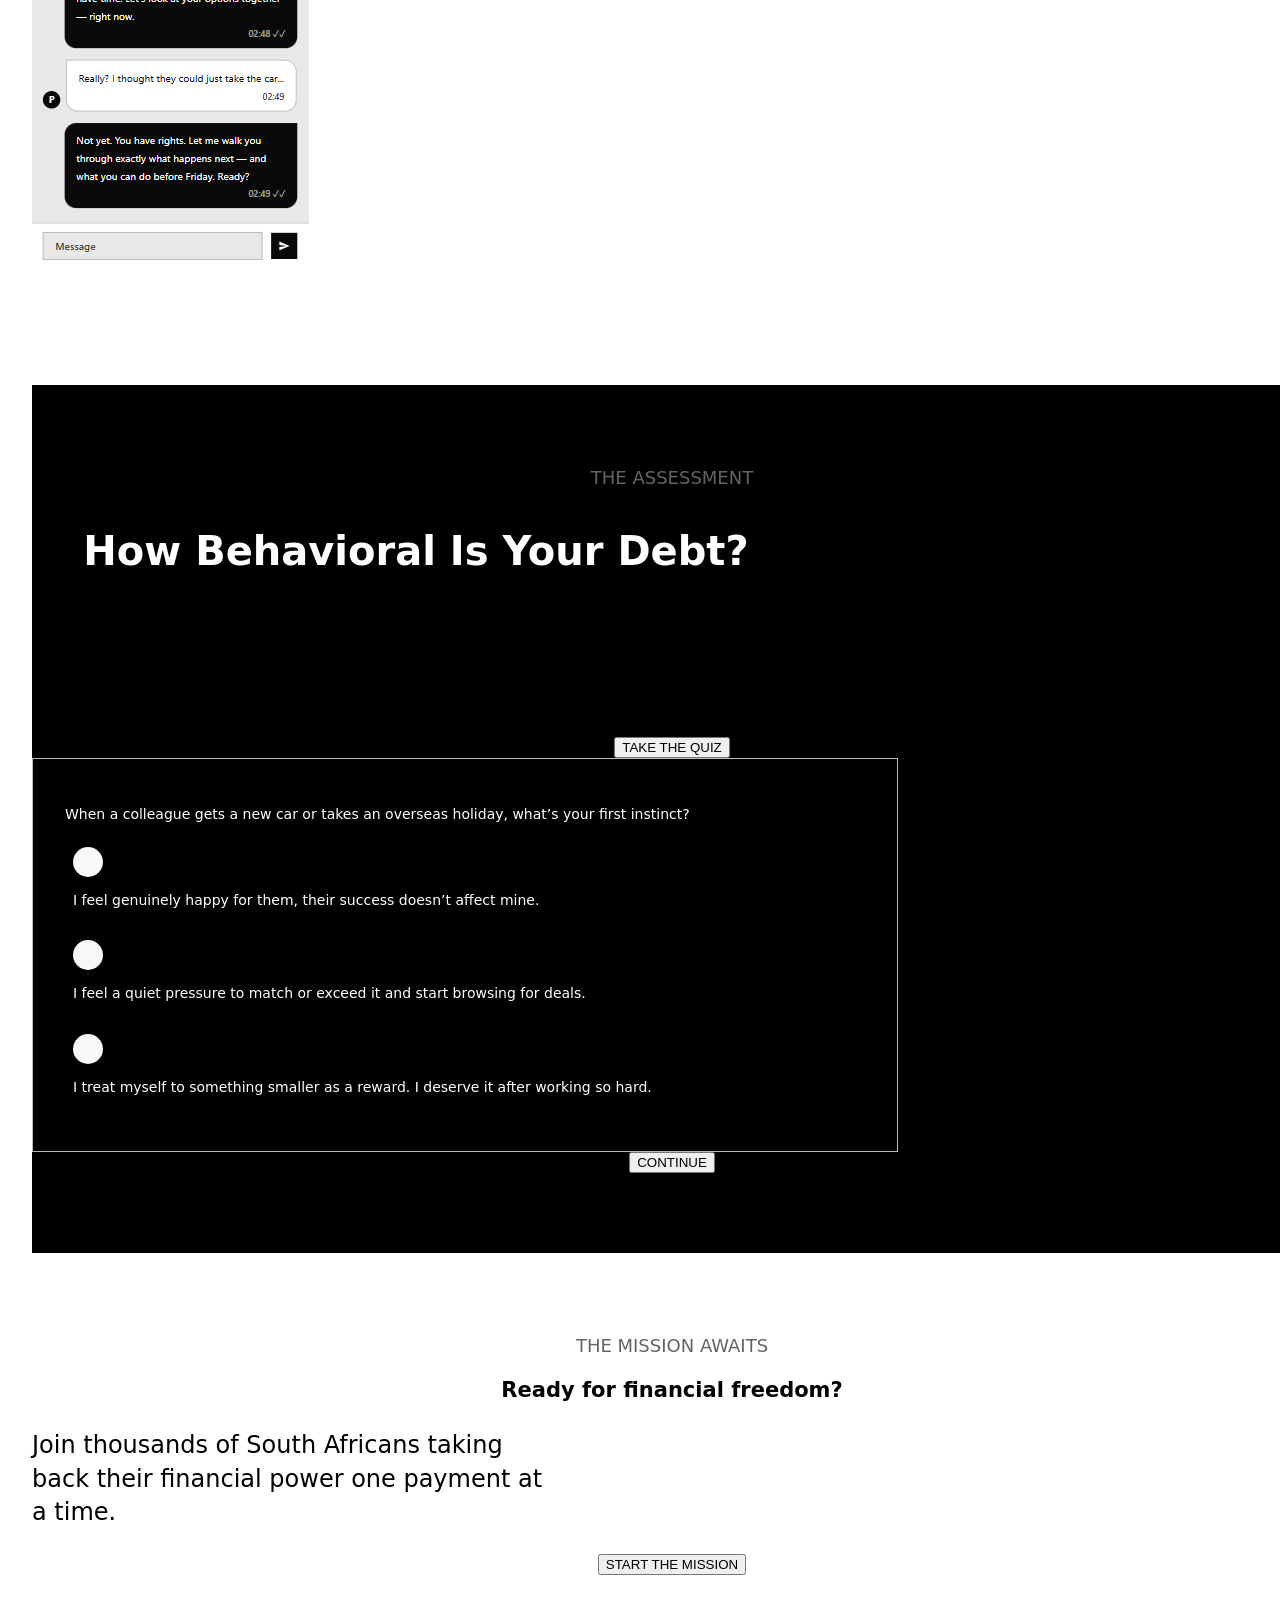
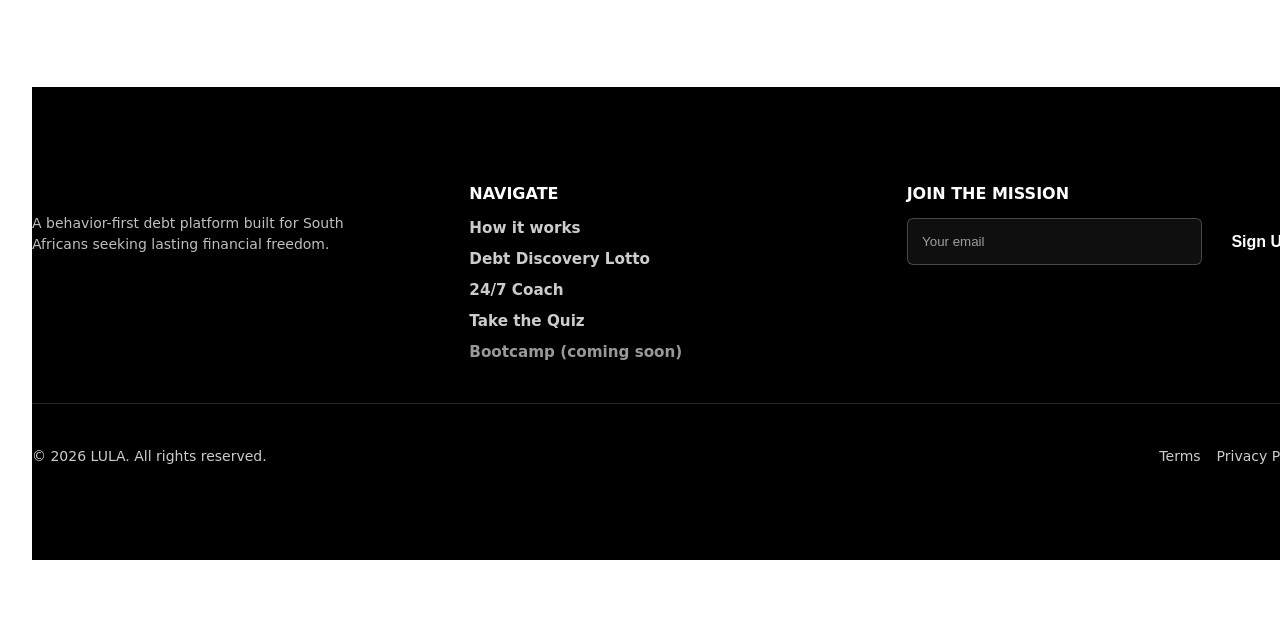
==== commit 655e3250: "Add footer" ====
--- a/index.html
+++ b/index.html
@@ -6,12 +6,9 @@
   </head>
 
   <body>
-    <main>
-
+    <main class="main-container ">
     
     
-    
-    <div class="main-container ">
 
       <header >
         <span class="logo ">LULA</span>
@@ -44,7 +41,7 @@
          </div>
       </section>
         
-      <section class="how-it-works-section section-light">
+      <section id="how-it-works" class="how-it-works-section section-light">
         
         <span class="subtitle">The System</span>
         <h2 class="title">How It Works.</h2>
@@ -99,7 +96,7 @@
 
       </section>
 
-      <section class="section-dark center incentive-section">
+      <section id="debt-discovery-lotto" class="section-dark center incentive-section">
         <div class="column-left">
           <span class="subtitle">The Incentive</span>
           <h2 class="quote white">Debt Discount Lottery</h2>
@@ -133,7 +130,7 @@
 
       </section>
 
-      <section class="section-light always-on-section">
+      <section id="coach" class="section-light always-on-section">
         <div class="column-left">
           <span class="subtitle">Always On</span>
           <h2 class="quote white">Your 24/7 Crisis Companion</h2>
@@ -148,7 +145,7 @@
 
       </section>
 
-      <section class="section-dark center assessment-section">
+      <section id="take-quiz" class="section-dark center assessment-section">
         <span class="subtitle">The Assessment</span>
         <h2 class="quote white">How Behavioral Is Your Debt?</h2>
         <p class="title-description white">Are you an impulse buyer or do you need to develop a growth mindset? Discover your debt personality type.</p>
@@ -157,15 +154,15 @@
           <p class="question">When a colleague gets a new car or takes an overseas holiday, what’s your first instinct?</p>
           <div class="option">
             <div class="radio"></div>
-            <p class="option-text">I feel genuinely happy for them, their success doesn’t affect mine.</p>
+            <p class="answer-text">I feel genuinely happy for them, their success doesn’t affect mine.</p>
           </div>
           <div class="option">
             <div class="radio"></div>
-            <p class="option-text">I feel a quiet pressure to match or exceed it and start browsing for deals.</p>
+            <p class="answer-text">I feel a quiet pressure to match or exceed it and start browsing for deals.</p>
           </div>
           <div class="option">
             <div class="radio"></div>
-            <p class="option-text">I treat myself to something smaller as a reward. I deserve it after working so hard.</p>
+            <p class="answer-text">I treat myself to something smaller as a reward. I deserve it after working so hard.</p>
           </div>
 
         </div>
@@ -173,29 +170,49 @@
 
       </section>
 
-
-
-
-
-
-           <p class="title-description white">Join the mission to reclaim your future with AI-driven social support and physical discipline. We don’t just manage your money. We rewire your brain.</p>
-          
-           
-          <span class="description">Master your impulses and join the mission to reclaim your future with AI-driven social support and physical discipline.</span>
-         
-          
-          <span class="ready-text">Ready for financial freedom?</span>
-       
-      
-      
-      <span class="join-text">Join thousands of South Africans taking back their financial power one payment at a time.</span>
-      
-      </div>
-      <span class="question-text">When a colleague gets a new car or takes an overseas holiday, what’s your first instinct?</span>
-      <div class="start-mission-final-btn">
-        <span class="btn-text">START THE MISSION</span>
-      </div>
-    </div>
+      <section class="section-light center">
+        <span class="subtitle">The Mission Awaits</span>
+        <h2>Ready for financial freedom?</h2>
+        <p class="title-description">Join thousands of South Africans taking back their financial power one payment at a time.</p>
+        <button>START THE MISSION</button>
+
+      </section>
+
+      <footer class="footer section-dark">
+        <div class="footer-top">
+          <div class="footer-col">
+            <span class="logo">LULA</span>
+            <p class="footer-desc">A behavior-first debt platform built for South Africans seeking lasting financial freedom.</p>
+          </div>
+          <div class="footer-col">
+            <h3 class="footer-title">NAVIGATE</h3>
+            <ul class="footer-links">
+              <li><a href="#how-it-works">How it works</a></li>
+              <li><a href="#debt-discovery-lotto">Debt Discovery Lotto</a></li>
+              <li><a href="#coach">24/7 Coach</a></li>
+              <li><a href="#take-quiz">Take the Quiz</a></li>
+              <li><span class="footer-tag">Bootcamp (coming soon)</span></li>
+            </ul>
+          </div>
+          <div class="footer-col">
+            <h3 class="footer-title">JOIN THE MISSION</h3>
+            <form class="footer-form" onsubmit="event.preventDefault();">
+              <input class="footer-input" type="email" placeholder="Your email" aria-label="Email" required />
+              <button class="btn button-black" type="submit">Sign Up</button>
+            </form>
+          </div>
+        </div>
+        <div class="footer-divider"></div>
+        <div class="footer-bottom">
+          <p>© 2026 LULA. All rights reserved.</p>
+          <div class="footer-policy">
+            <a href="#">Terms</a>
+            <a href="#">Privacy Policy</a>
+          </div>
+        </div>
+      </footer>
+
+     
     </main>
   </body>
 </html>
--- a/styles.css
+++ b/styles.css
@@ -252,10 +252,6 @@
 
 
 
-
-
-
-
 .how {
   display:grid; grid-template-columns:repeat(3,1fr); gap:18px; margin:36px 0;
 }
@@ -268,236 +264,125 @@
 }
 
 footer {
-  margin-top:40px; padding:28px 0; color:var(--muted); font-size:14px;
-  border-top:1px solid rgba(255,255,255,0.02);
-}
-
-
-.divider {
-  width: 480px;
-  height: 184px;
-  background: url("../images/v2_37.png");
-  opacity: 1;
-  position: absolute;
-  top: 702px;
-  left: 614px;
-  border: 1px solid rgba(187,185,185,1);
-}
-.divider2 {
-  width: 100%;
-  height: 899px;
-  background: rgba(0,0,0,1);
-  opacity: 1;
-  position: absolute;
-  top: 977px;
-  left: 0px;
-}
-.quote {
-  width: 100%;
-  color: rgba(255,255,255,1);
-  position: absolute;
-  top: 1210px;
-  left: 201px;
-  font-family: Inter;
-  font-weight: Black Italic;
-  font-size: 80px;
-  opacity: 1;
-  text-align: center;
-}
-.system-title {
-  width: 100%;
-  color: rgba(0,0,0,1);
-  position: absolute;
-  top: 20px;
-  left: 137px;
-  font-family: Inter;
-  font-weight: Semi Bold;
-  font-size: 32px;
-  opacity: 1;
-  text-align: left;
-}
-.ready-text {
-  width: 100%;
-  color: rgba(0,0,0,1);
-  position: absolute;
-  top: 6707px;
-  left: 201px;
-  font-family: Inter;
-  font-weight: Black Italic;
-  font-size: 96px;
-  opacity: 1;
-  text-align: center;
-}
-
-.stat-box {
-  width: 340px;
-  height: 331px;
-  background: rgba(248,248,248,1);
-  padding: 10px 50px;
-  margin: 10px;
-  opacity: 1;
-  position: absolute;
-  top: 3229px;
-  left: 1184px;
-  overflow: hidden;
-}
-.icon {
-  width: 407px;
-  height: 187px;
-  background: url("../images/v12_93.png");
-  background-repeat: no-repeat;
-  background-position: center center;
-  background-size: cover;
-  opacity: 1;
-  position: absolute;
-  top: 51px;
-  left: 0px;
-  overflow: hidden;
-}
-.stat-box2 {
-  width: 340px;
-  height: 331px;
-  background: rgba(248,248,248,1);
-  padding: 10px 50px;
-  margin: 10px;
-  opacity: 1;
-  position: absolute;
-  top: 3560px;
-  left: 1184px;
-  overflow: hidden;
-}
-.divider3 {
-  width: 397px;
-  height: 824px;
-  background: url("../images/v15_121.png");
-  background-repeat: no-repeat;
-  background-position: center center;
-  background-size: cover;
-  opacity: 1;
-  position: absolute;
-  top: 4185px;
-  left: 1127px;
-  overflow: hidden;
-}
-.divider4 {
-  width: 30px;
-  height: 30px;
-  background: rgba(187,185,185,1);
-  opacity: 1;
-  position: absolute;
-  top: 5866px;
-  left: 415px;
-  border-radius: 50%;
-}
-.divider5 {
-  width: 100%;
-  height: 511px;
-  background: url("../images/v16_170.png");
-  background-repeat: no-repeat;
-  background-position: center center;
-  background-size: cover;
-  opacity: 1;
-  position: absolute;
-  top: 7399px;
-  left: 2px;
-  overflow: hidden;
-}
-.numbers-title {
-  width: 100%;
-  color: rgba(0,0,0,1);
-  position: absolute;
-  top: 3167px;
-  left: 141px;
-  font-family: Inter;
-  font-weight: Black Italic;
-  font-size: 80px;
-  opacity: 1;
-  text-align: left;
-}
-.reality-title {
-  width: 100%;
-  color: rgba(0,0,0,1);
-  position: absolute;
-  top: 3111px;
-  left: 141px;
-  font-family: Inter;
-  font-weight: Semi Bold;
-  font-size: 32px;
-  opacity: 1;
-  text-align: left;
-}
-
-
-.divider6 {
-  width: 100%;
-  height: 899px;
-  background: rgba(0,0,0,1);
-  opacity: 1;
-  position: absolute;
-  top: 4260px;
-  left: 0px;
-  overflow: hidden;
-}
-.lottery-title {
-  width: 978px;
-  color: rgba(255,255,255,1);
-  position: absolute;
-  top: 4488px;
-  left: 162px;
-  font-family: Inter;
-  font-weight: Black Italic;
-  font-size: 80px;
-  opacity: 1;
-  text-align: left;
-}
-.incentive-title {
-  width: 924px;
-  color: rgba(255,255,255,1);
-  position: absolute;
-  top: 4432px;
-  left: 162px;
-  font-family: Inter;
-  font-weight: Semi Bold;
-  font-size: 32px;
-  opacity: 1;
-  text-align: left;
-}
-.join-draw-btn {
-  width: 315px;
-  height: 88px;
-  background: rgba(255,255,255,1);
-  padding: 20px 30px;
-  margin: 10px;
-  opacity: 1;
-  position: absolute;
-  top: 4935px;
-  left: 162px;
-  overflow: hidden;
-}
-.lottery-desc {
-  width: 862px;
-  color: rgba(255,255,255,1);
-  position: absolute;
-  top: 4657px;
-  left: 162px;
-  font-family: Inter;
-  font-weight: Semi Bold;
-  font-size: 32px;
-  opacity: 1;
-  text-align: left;
-}
-.companion-desc {
-  width: 862px;
-  color: rgba(0,0,0,1);
-  position: absolute;
-  top: 5540px;
-  left: 162px;
-  font-family: Inter;
-  font-weight: Semi Bold;
-  font-size: 32px;
-  opacity: 1;
-  text-align: left;
-}
+  margin-top: 40px;
+  color: var(--white);
+  font-size: 14px;
+  background: #050608;
+  padding: 2.5rem 2rem;
+}
+
+.footer-top {
+  display: grid;
+  grid-template-columns: repeat(3, minmax(220px, 1fr));
+  gap: 2rem;
+  max-width: var(--maxw);
+  margin: 0 auto;
+  padding-bottom: 1.5rem;
+}
+
+.footer-col .logo {
+  font-size: 24px;
+  font-weight: 900;
+  letter-spacing: 0.4px;
+}
+
+.footer-desc {
+  margin-top: 0.75rem;
+  color: rgba(255, 255, 255, 0.75);
+  max-width: 320px;
+  line-height: 1.5;
+}
+
+.footer-title {
+  color: #fff;
+  font-weight: 700;
+  margin-bottom: 0.8rem;
+  font-size: 1rem;
+}
+
+.footer-links {
+  list-style: none;
+  padding: 0;
+  margin: 0;
+  display: grid;
+  gap: 0.6rem;
+}
+
+.footer-links a,
+.footer-tag {
+  color: rgba(255, 255, 255, 0.8);
+  text-decoration: none;
+  font-weight: 600;
+  font-size: 0.95rem;
+}
+
+.footer-tag {
+  opacity: 0.75;
+}
+
+.footer-form {
+  display: flex;
+  gap: 0.6rem;
+  flex-wrap: wrap;
+}
+
+.footer-input {
+  flex: 1;
+  min-width: 160px;
+  padding: 0.8rem 0.9rem;
+  border: 1px solid rgba(255, 255, 255, 0.24);
+  background: rgba(255, 255, 255, 0.06);
+  color: #fff;
+  border-radius: 6px;
+}
+
+.footer-input::placeholder {
+  color: rgba(255, 255, 255, 0.6);
+}
+
+.footer-divider {
+  height: 1px;
+  background: rgba(255, 255, 255, 0.16);
+  margin: 1rem auto;
+  max-width: var(--maxw);
+}
+
+.footer-bottom {
+  max-width: var(--maxw);
+  margin: 0 auto;
+  display: flex;
+  justify-content: space-between;
+  align-items: center;
+  color: rgba(255, 255, 255, 0.8);
+  padding-top: 0.8rem;
+  flex-wrap: wrap;
+  gap: 0.8rem;
+}
+
+.footer-policy {
+  display: flex;
+  gap: 1rem;
+}
+
+.footer-policy a {
+  color: rgba(255, 255, 255, 0.8);
+  text-decoration: none;
+}
+
+@media (max-width: 900px) {
+  .footer-top {
+    grid-template-columns: 1fr;
+  }
+
+  .footer-form {
+    flex-direction: column;
+  }
+
+  .footer-bottom {
+    justify-content: center;
+  }
+}
+
 .step1 {
   width: 608px;
   height: 202px;
@@ -525,32 +410,10 @@
   text-align: left;
 }
 .step-content {
-  width: 443px;
-  height: 162px;
-  background: url("../images/v12_100.png");
-  background-repeat: no-repeat;
-  background-position: center center;
-  background-size: cover;
-  margin: 6px;
-  opacity: 1;
-  position: absolute;
-  top: 20px;
-  left: 145px;
-  overflow: hidden;
+  
 }
 .step2 {
-  width: 608px;
-  height: 166px;
-  background: url("../images/v12_107.png");
-  background-repeat: no-repeat;
-  background-position: center center;
-  background-size: cover;
-  padding: 20px 20px;
-  opacity: 1;
-  position: absolute;
-  top: 4621px;
-  left: 1099px;
-  overflow: hidden;
+
 }
 .step-num {
   width: 125px;
@@ -578,224 +441,28 @@
   left: 145px;
   overflow: hidden;
 }
-.always-on-title {
-  width: 100%;
-  color: rgba(0,0,0,1);
-  position: absolute;
-  top: 5256px;
-  left: 162px;
-  font-family: Inter;
-  font-weight: Semi Bold;
-  font-size: 32px;
-  opacity: 1;
-  text-align: left;
-}
-.divider7 {
-  width: 100%;
-  height: 100%;
-  background: rgba(0,0,0,1);
-  opacity: 1;
-  position: absolute;
-  top: 6280px;
-  left: 0px;
-}
-.assessment-title {
-  width: 100%;
-  color: rgba(255,255,255,1);
-  position: absolute;
-  top: 6469px;
-  left: 201px;
-  font-family: Inter;
-  font-weight: Black Italic;
-  font-size: 80px;
-  opacity: 1;
-  text-align: center;
-}
-.free-assessment-title {
-  width: 100%;
-  color: rgba(255,255,255,1);
-  position: absolute;
-  top: 6413px;
-  left: 162px;
-  font-family: Inter;
-  font-weight: Semi Bold;
-  font-size: 32px;
-  opacity: 1;
-  text-align: center;
-}
-.assessment-desc {
-  width: 964px;
-  color: rgba(255,255,255,1);
-  position: absolute;
-  top: 6590px;
-  left: 379px;
-  font-family: Inter;
-  font-weight: Semi Bold;
-  font-size: 32px;
-  opacity: 1;
-  text-align: center;
-}
-.join-text {
-  width: 964px;
-  color: rgba(0,0,0,1);
-  position: absolute;
-  top: 8080px;
-  left: 369px;
-  font-family: Inter;
-  font-weight: Semi Bold;
-  font-size: 32px;
-  opacity: 1;
-  text-align: center;
-}
-.quiz-section {
-  width: 973px;
-  height: 509px;
-  background: url("../images/v16_142.png");
-  background-repeat: no-repeat;
-  background-position: center center;
-  background-size: cover;
-  padding: 10px 10px;
-  margin: 40px;
-  opacity: 1;
-  position: absolute;
-  top: 6953px;
-  left: 408px;
-  overflow: hidden;
-}
+
+
+
 .question {
-  width: 953px;
-  height: 489px;
-  background: url("../images/v16_153.png");
-  background-repeat: no-repeat;
-  background-position: center center;
-  background-size: cover;
-  margin: 40px;
-  opacity: 1;
-  position: absolute;
-  top: 10px;
-  left: 10px;
-  overflow: hidden;
-}
+  text-align: left;
+}
+
 .option {
-  width: 897px;
-  height: 96px;
-  background: url("../images/v16_150.png");
-  background-repeat: no-repeat;
-  background-position: center center;
-  background-size: cover;
-  margin: 40px;
-  opacity: 1;
-  position: absolute;
-  top: 0px;
-  left: 0px;
-  overflow: hidden;
-}
+  padding: 0.5rem;
+}
+
 .radio {
   width: 30px;
   height: 30px;
   background: rgba(248,248,248,1);
   opacity: 1;
-  position: absolute;
-  top: 33px;
-  left: 0px;
   border-radius: 50%;
 }
-.option-text {
-  width: 827px;
-  color: rgba(255,255,255,1);
-  position: absolute;
-  top: 0px;
-  left: 70px;
-  font-family: Inter;
-  font-weight: Regular;
-  font-size: 32px;
-  opacity: 1;
-  text-align: left;
-}
-.option {
-  width: 897px;
-  height: 96px;
-  background: url("../images/v16_146.png");
-  background-repeat: no-repeat;
-  background-position: center center;
-  background-size: cover;
-  margin: 40px;
-  opacity: 1;
-  position: absolute;
-  top: 136px;
-  left: 0px;
-  overflow: hidden;
-}
-.radio {
-  width: 30px;
-  height: 30px;
-  background: rgba(248,248,248,1);
-  opacity: 1;
-  position: absolute;
-  top: 33px;
-  left: 0px;
-  border-radius: 50%;
-}
-.option-text {
-  width: 827px;
-  color: rgba(255,255,255,1);
-  position: absolute;
-  top: 0px;
-  left: 70px;
-  font-family: Inter;
-  font-weight: Regular;
-  font-size: 32px;
-  opacity: 1;
-  text-align: left;
-}
-.option {
-  width: 897px;
-  height: 96px;
-  background: url("../images/v16_154.png");
-  background-repeat: no-repeat;
-  background-position: center center;
-  background-size: cover;
-  margin: 40px;
-  opacity: 1;
-  position: absolute;
-  top: 272px;
-  left: 0px;
-  overflow: hidden;
-}
-.radio {
-  width: 30px;
-  height: 30px;
-  background: rgba(248,248,248,1);
-  opacity: 1;
-  position: absolute;
-  top: 33px;
-  left: 0px;
-  border-radius: 50%;
-}
-.option-text {
-  width: 827px;
-  color: rgba(255,255,255,1);
-  position: absolute;
-  top: 0px;
-  left: 70px;
-  font-family: Inter;
-  font-weight: Regular;
-  font-size: 32px;
-  opacity: 1;
-  text-align: left;
-}
-.question-text {
-  width: 911px;
-  color: rgba(255,255,255,1);
-  position: absolute;
-  top: 6814px;
-  left: 408px;
-  font-family: Inter;
-  font-weight: Extra Bold Italic;
-  font-size: 32px;
-  opacity: 1;
-  text-align: left;
-}
+.answer-text {
+  text-align: left;
+}
+
 
 
 /* New */
@@ -806,4 +473,100 @@
   padding: 2rem;
   border: 1px solid rgba(187,185,185,1);
   align-items: left;
+}
+
+
+
+
+
+/* Unused */
+
+
+.divider3 {
+  width: 397px;
+  height: 824px;
+  background: url("../images/v15_121.png");
+  background-repeat: no-repeat;
+  background-position: center center;
+  background-size: cover;
+  opacity: 1;
+  position: absolute;
+  top: 4185px;
+  left: 1127px;
+  overflow: hidden;
+}
+.divider4 {
+  width: 30px;
+  height: 30px;
+  background: rgba(187,185,185,1);
+  opacity: 1;
+  position: absolute;
+  top: 5866px;
+  left: 415px;
+  border-radius: 50%;
+}
+.divider5 {
+  width: 100%;
+  height: 511px;
+  background: url("../images/v16_170.png");
+  background-repeat: no-repeat;
+  background-position: center center;
+  background-size: cover;
+  opacity: 1;
+  position: absolute;
+  top: 7399px;
+  left: 2px;
+  overflow: hidden;
+}
+
+.divider6 {
+  width: 100%;
+  height: 899px;
+  background: rgba(0,0,0,1);
+  opacity: 1;
+  position: absolute;
+  top: 4260px;
+  left: 0px;
+  overflow: hidden;
+}
+
+.divider7 {
+  width: 100%;
+  height: 100%;
+  background: rgba(0,0,0,1);
+  opacity: 1;
+  position: absolute;
+  top: 6280px;
+  left: 0px;
+}
+
+
+.divider2 {
+  width: 100%;
+  height: 899px;
+  background: rgba(0,0,0,1);
+  opacity: 1;
+  position: absolute;
+  top: 977px;
+  left: 0px;
+}
+
+
+.divider {
+  width: 480px;
+  height: 184px;
+  background: url("../images/v2_37.png");
+  opacity: 1;
+  position: absolute;
+  top: 702px;
+  left: 614px;
+  border: 1px solid rgba(187,185,185,1);
+}
+.quote {
+  width: 60%;
+  /* color: rgba(255,255,255,1); */
+  font-weight: Black Italic;
+  font-size: 40px;
+  opacity: 1;
+  text-align: center;
 }
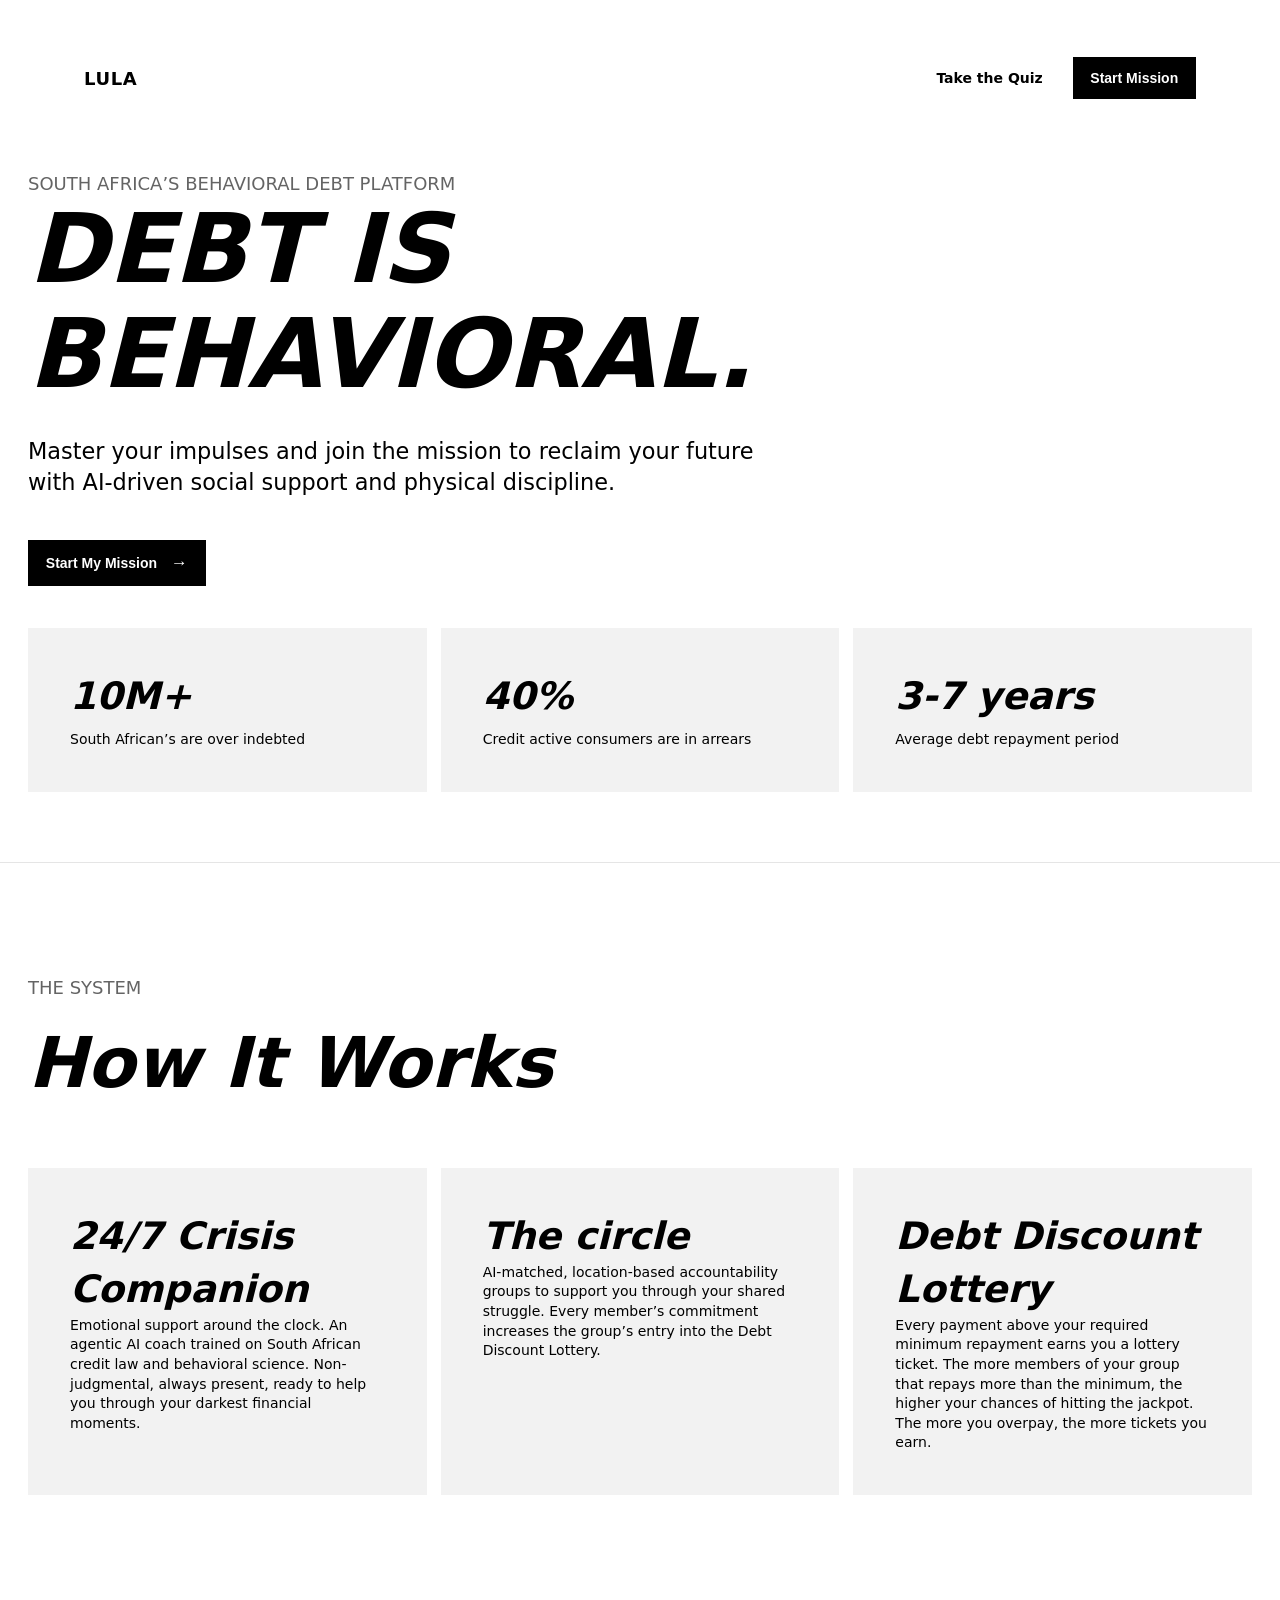
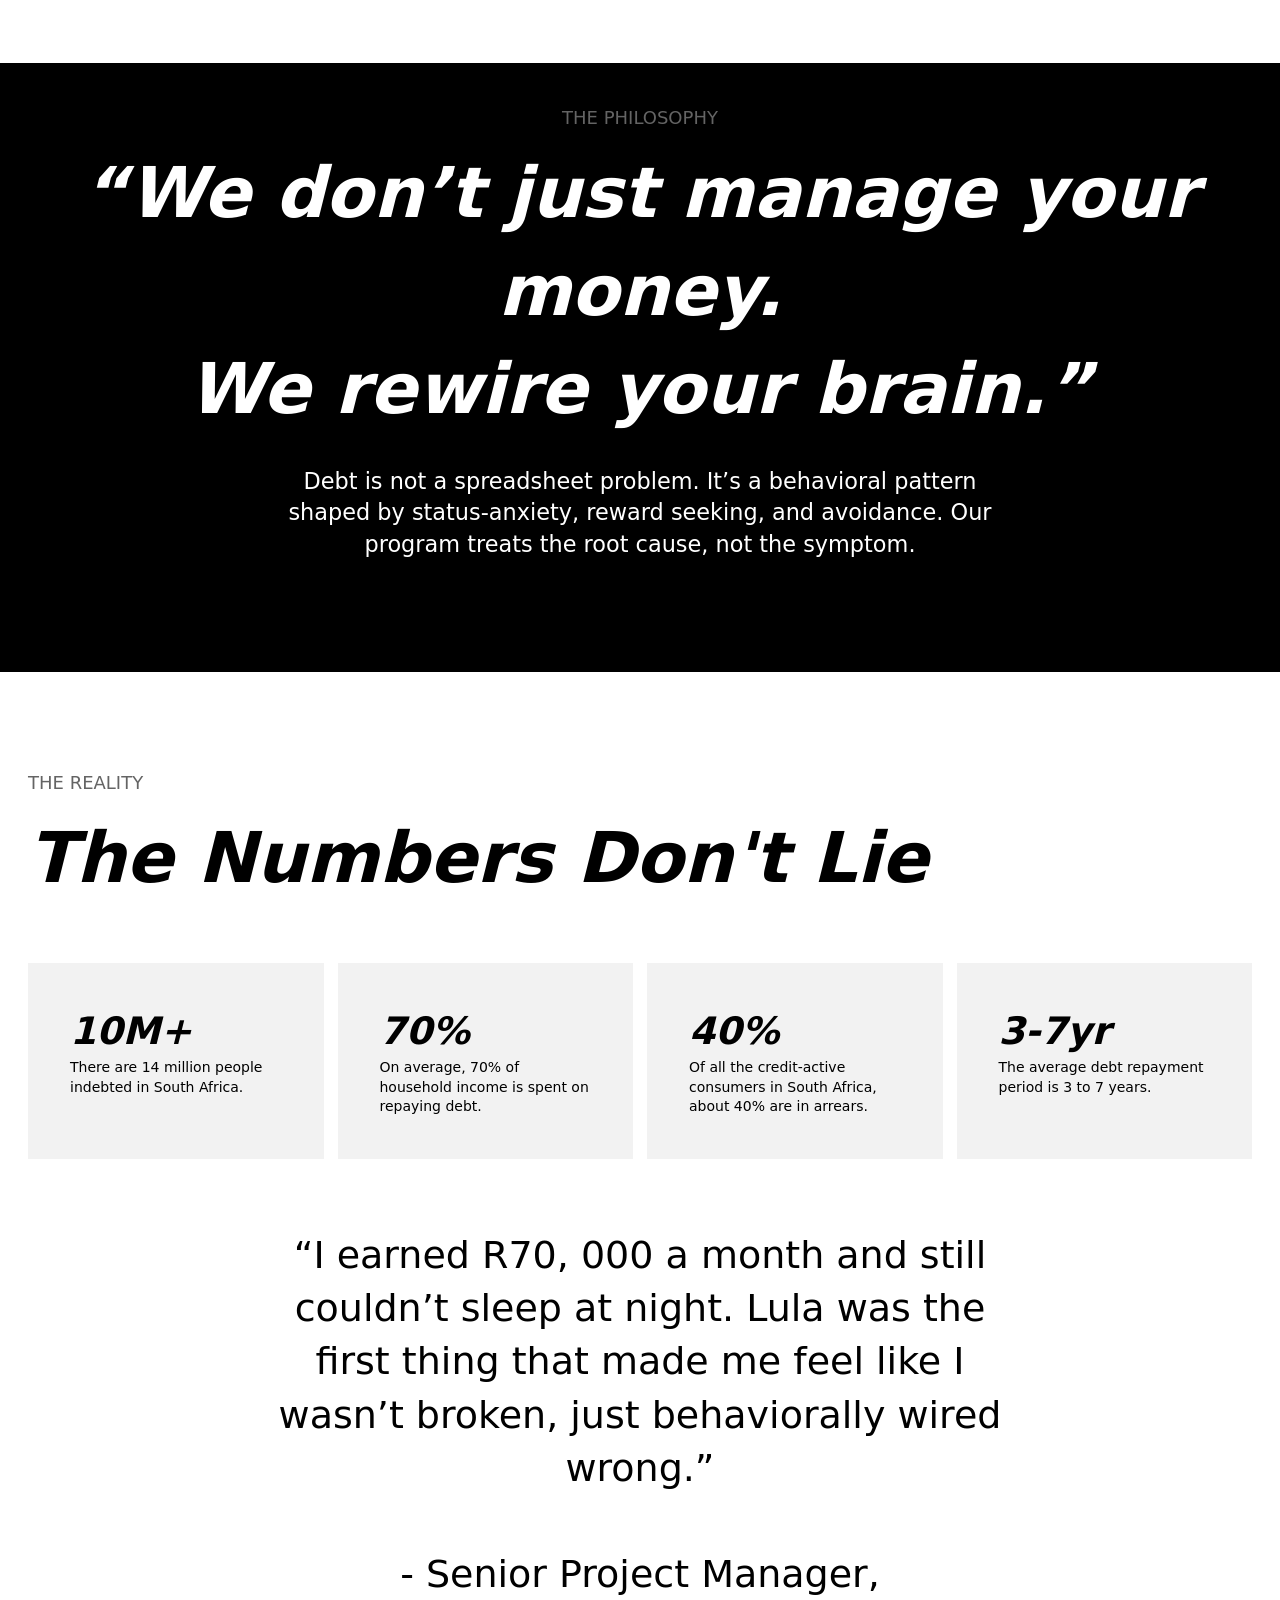
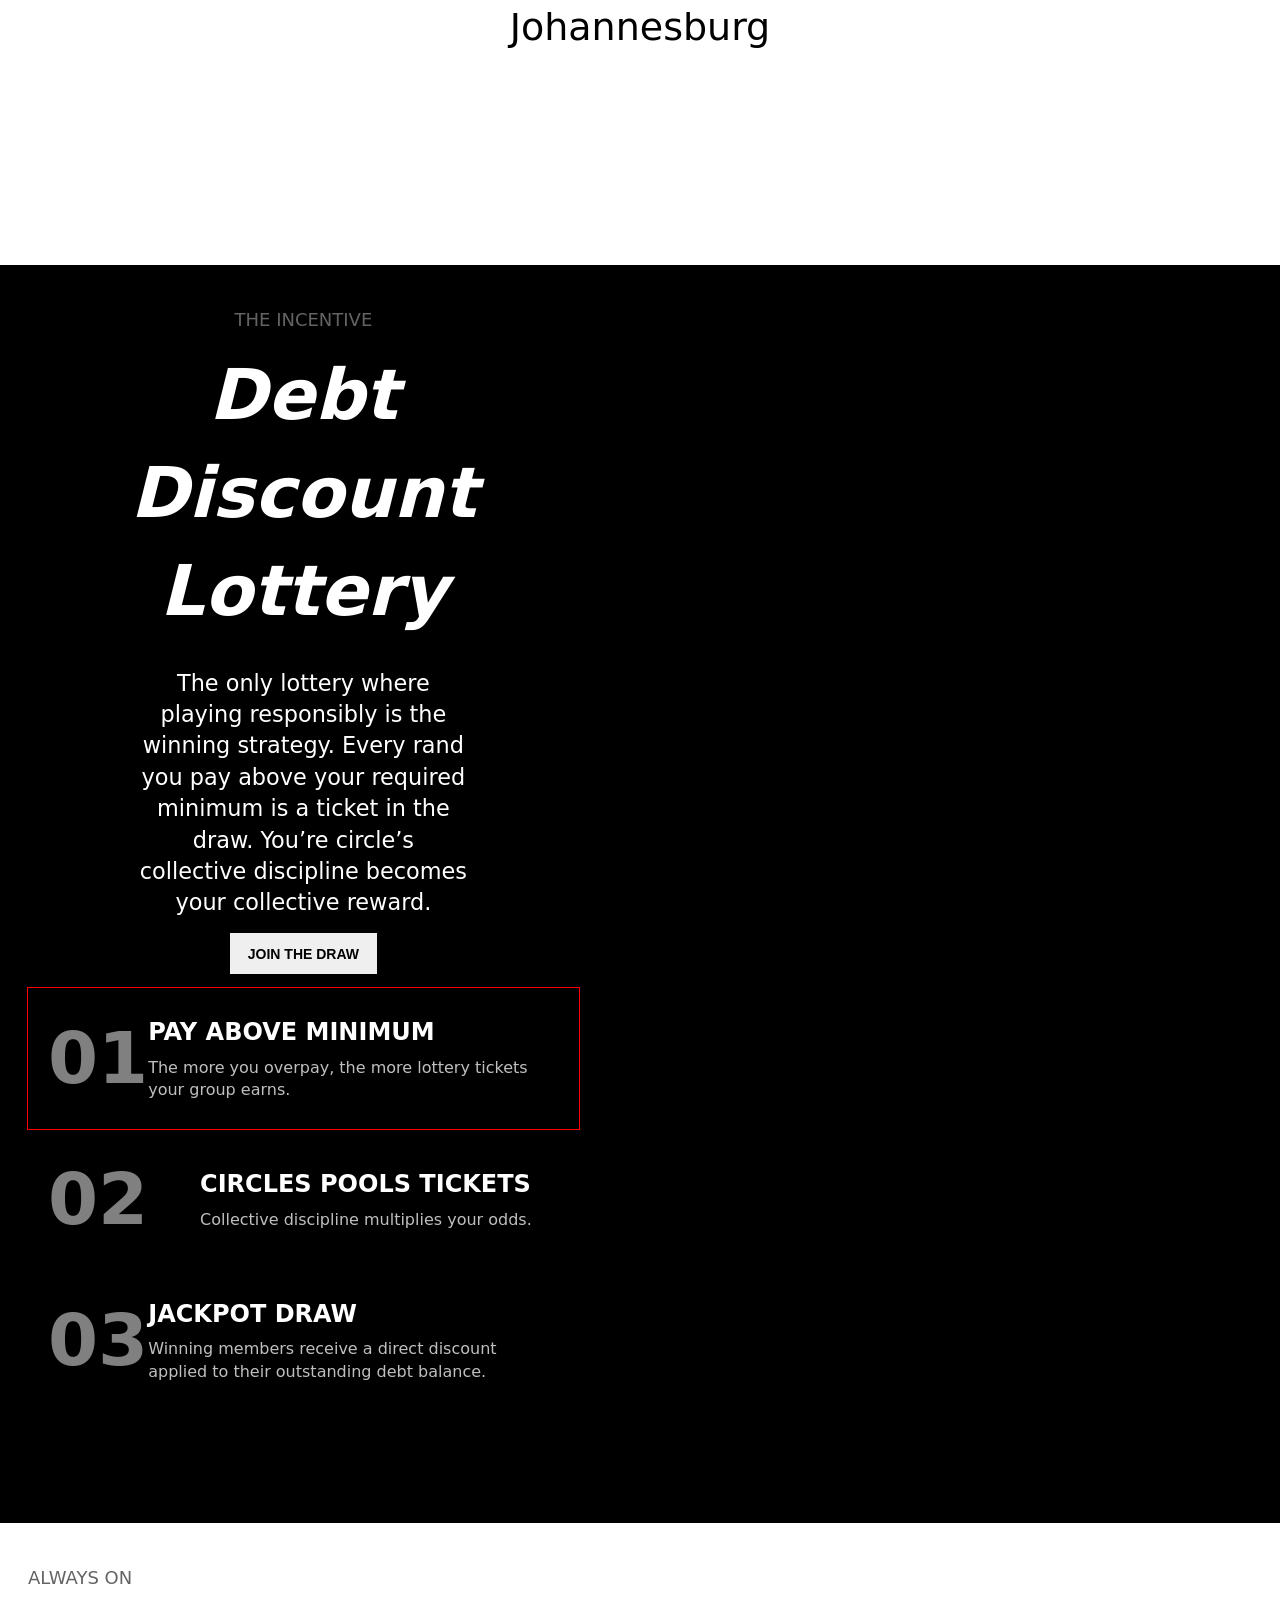
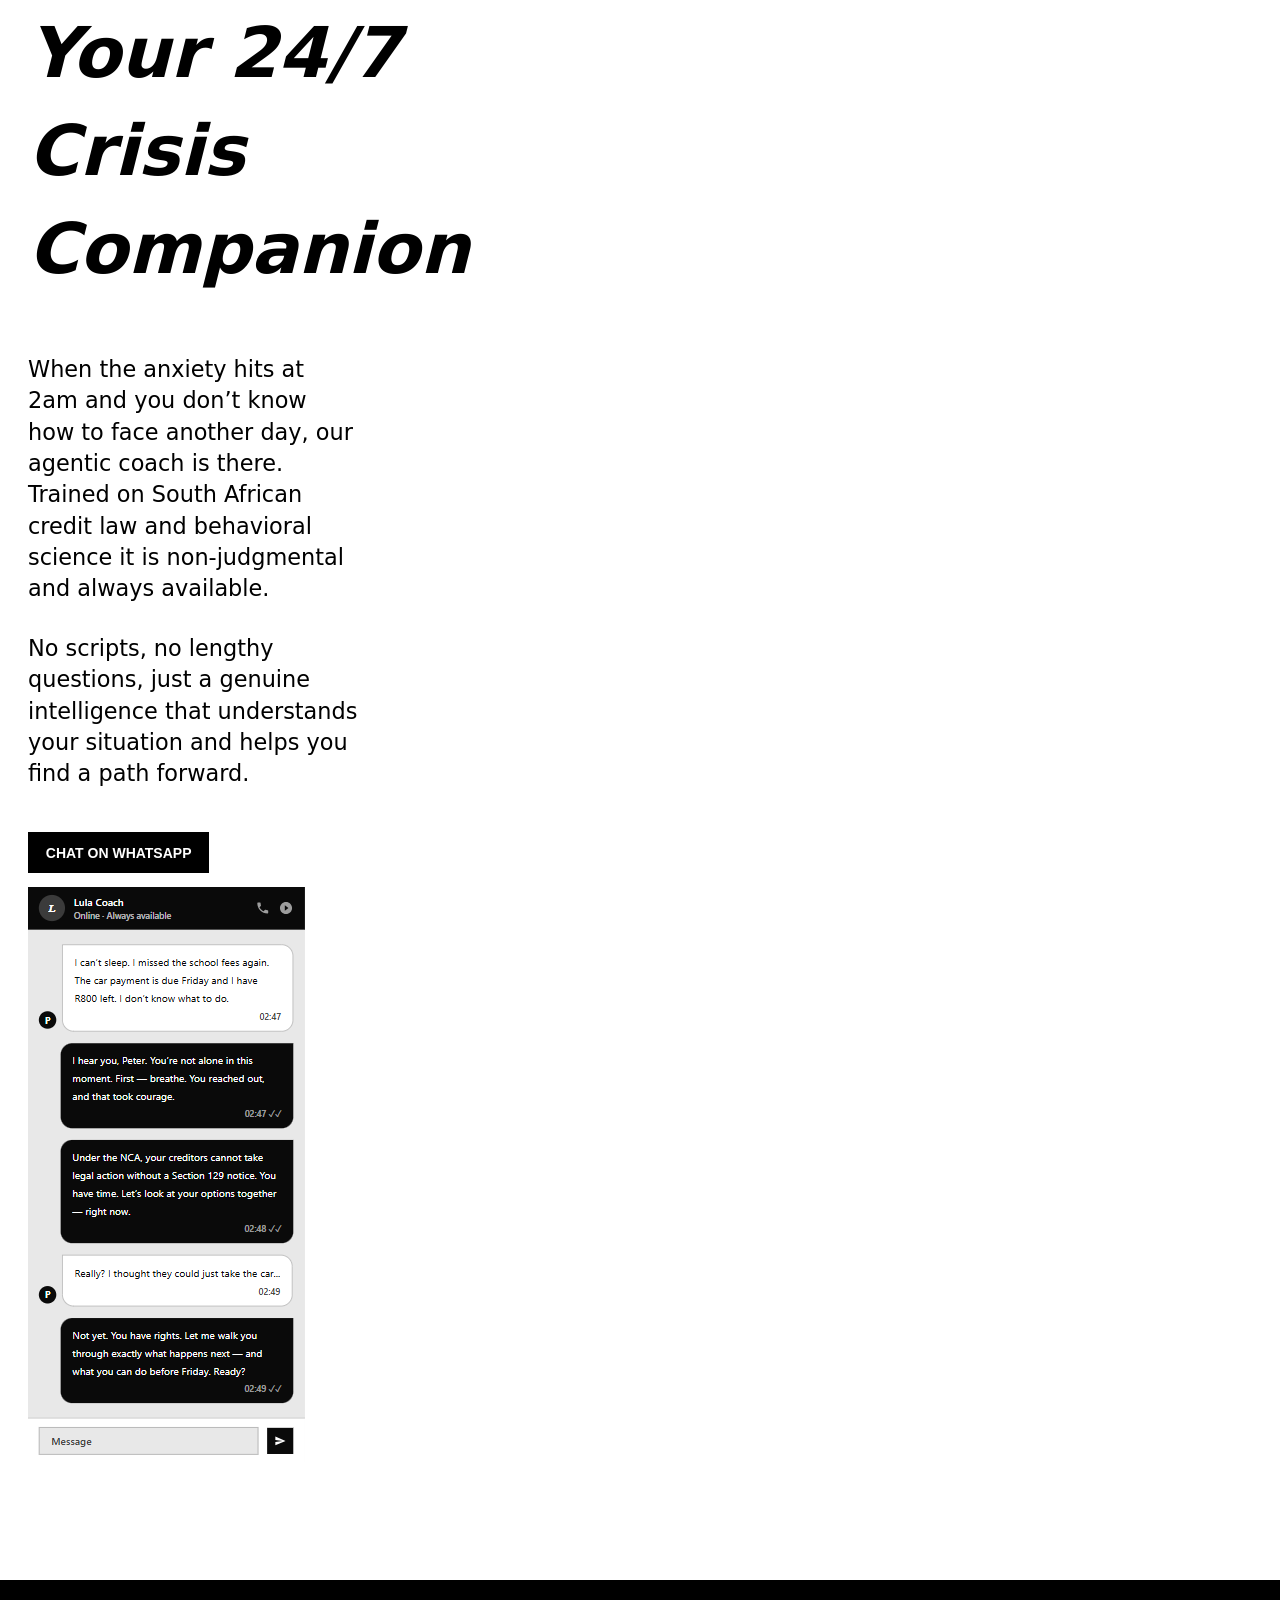
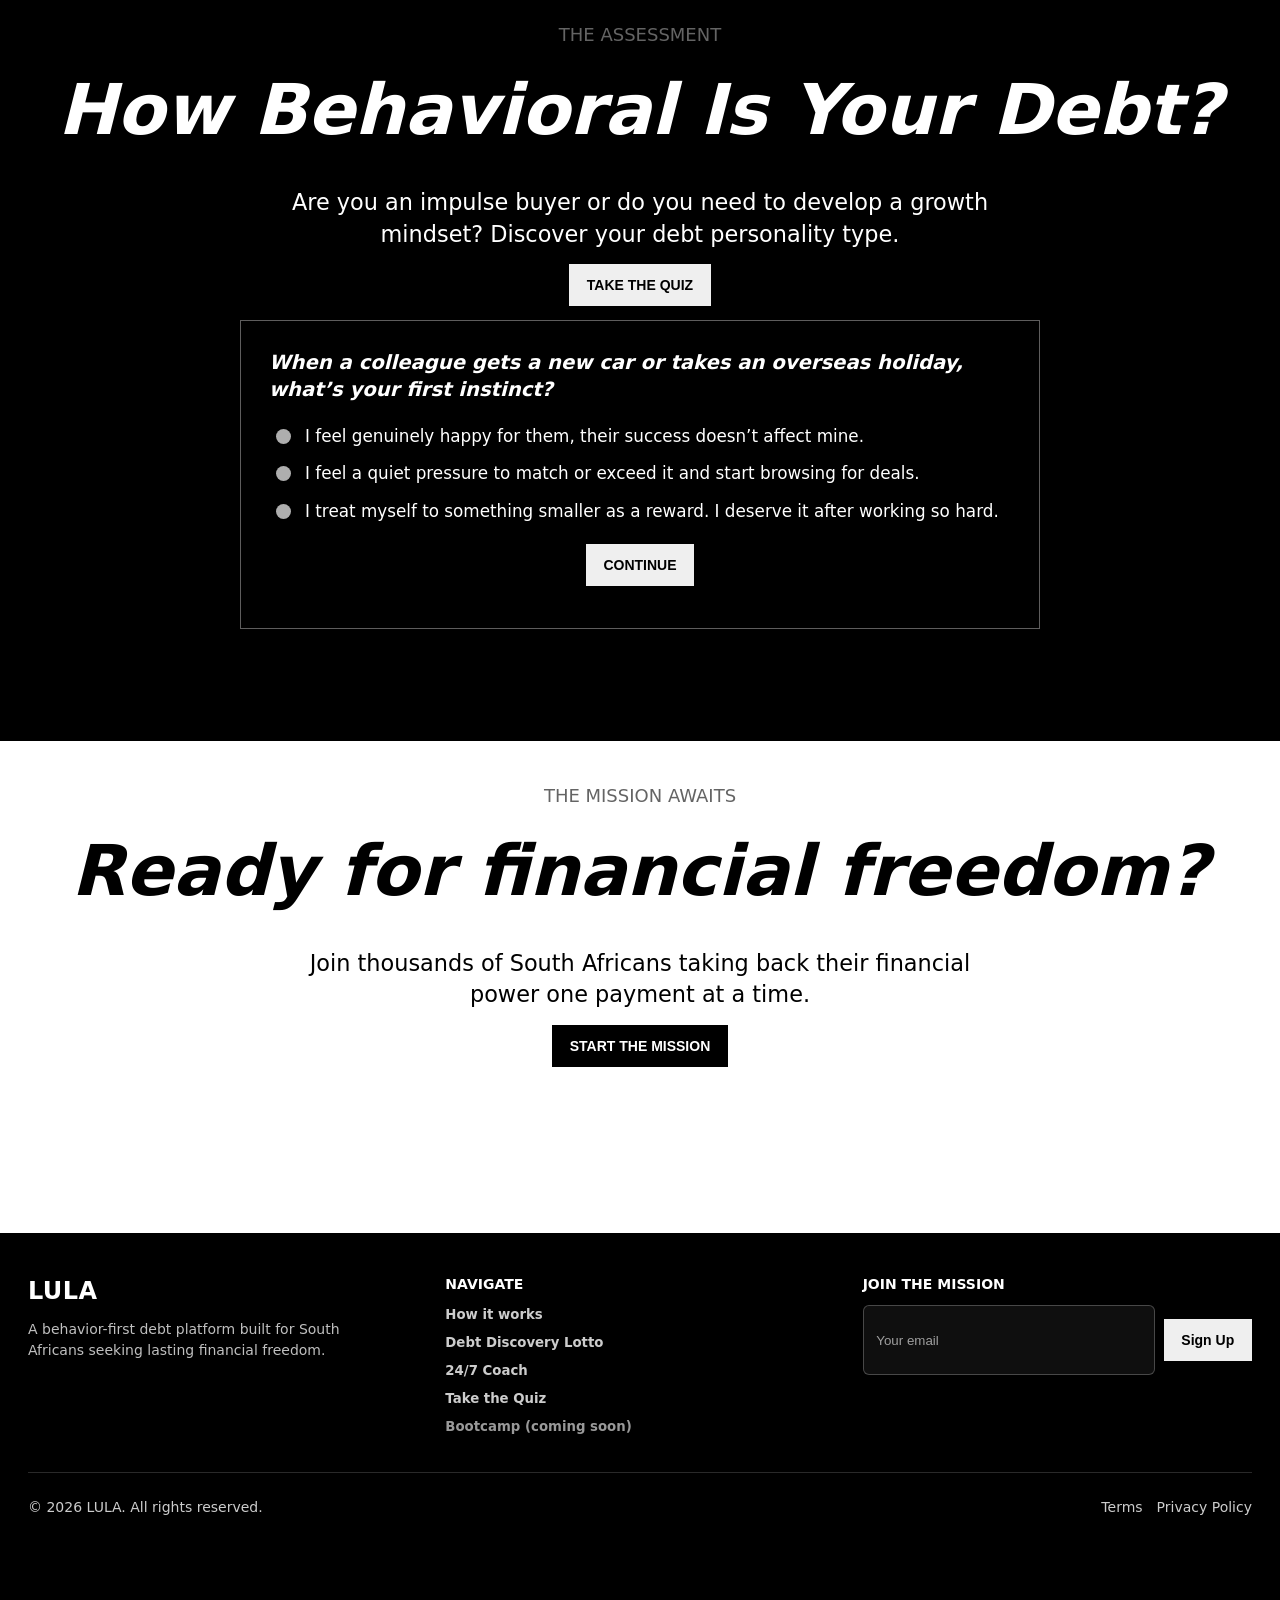
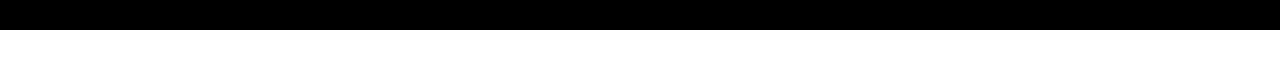
==== commit 8344ed70: "Scrolling removed" ====
--- a/index.html
+++ b/index.html
@@ -8,206 +8,234 @@
   <body>
     <main class="main-container ">
     
-    
-
       <header >
-        <span class="logo ">LULA</span>
-        <div class="header-nav-bar ">
-          <span class="btn quiz-link">Take the Quiz</span>
-          <button class="btn button-black">Start Mission</button>
+        <div class="header-container">
+          <span class="logo ">LULA</span>
+          <div class="header-nav-bar ">
+            <span class="btn quiz-link">Take the Quiz</span>
+            <button class="btn button-black">Start Mission</button>
+          </div>
         </div>
       </header>
 
-
-      <section class="hero-section section-light">
-        <span class="subtitle">South Africa’s Behavioral Debt Platform</span>
-        <h1 class="main-title">DEBT IS BEHAVIORAL.</h1>
-         <p class="title-description">Master your impulses and join the mission to reclaim your future with AI-driven social support and physical discipline.</p>
-         <button class="btn button-black button-main">Start My Mission</button>
-
-         <div class="stats ">
-          <div class="stat ">
-            <span class="num">10M+</span>
-            <p class="desc">South African’s are over indebted</p>
-          </div>
-          <div class="stat">
-            <span class="num">40%</span>
-            <p class="desc">Credit active consumers are in arrears</p>
-          </div>
-          <div class="stat">
-            <span class="num">3-7 years</span>
-            <p class="desc">Average debt repayment period</p>
-          </div>
-         </div>
-      </section>
+      <!-- Hero Section -->
+
+      <section class="hero-section section-light" id="hero">
+        <div class="content">
+          <span class="subtitle">South Africa’s Behavioral Debt Platform</span>
+          <h1 class="main-title">DEBT IS BEHAVIORAL.</h1>
+          <p class="title-description">Master your impulses and join the mission to reclaim your future with AI-driven social support and physical discipline.</p>
+          <button class="btn button-black button-main">Start My Mission</button>
+
+          <div class="stats-container ">
+            <div class="stat">
+              <span class="num">10M+</span>
+              <p class="desc">South African’s are over indebted</p>
+            </div>
+            <div class="stat ">
+              <span class="num">40%</span>
+              <p class="desc">Credit active consumers are in arrears</p>
+            </div>
+            <div class="stat ">
+              <span class="num">3-7 years</span>
+              <p class="desc">Average debt repayment period</p>
+            </div>
+          </div>
+        </div>
+        </div>
+
+      <div class="divider"></div>
+
+      <!-- How it works section -->
         
       <section id="how-it-works" class="how-it-works-section section-light">
-        
-        <span class="subtitle">The System</span>
-        <h2 class="title">How It Works.</h2>
-      
-          <div class="stats">
+        <div class="content">
+          <span class="subtitle">The System</span>
+        <h2 class="title">How It Works</h2>
+        <div class="stats-container ">
+          <div class="stat ">
             <span class="num">24/7 Crisis Companion</span>
-              <p class="feature-desc">Emotional support around the clock. An agentic AI coach trained on South African credit law and behavioral science. Non-judgmental, always present, ready to help you through your darkest financial moments.</p>
-            </div>
-            <div class="feature">
-              <span class="num">The circle</span>
-              <p class="feature-desc">AI-matched, location-based accountability groups to support you through your shared struggle. Every member’s commitment increases the group’s entry into the Debt Discount Lottery.</p>
-            </div>
-            <div class="feature">
-              <span class="num">Debt Discount Lottery</span>
-              <p class="feature-desc">Every payment above your required minimum repayment earns you a lottery ticket. The more members of your group that repays more than the minimum, the higher your chances of hitting the jackpot. The more you overpay, the more tickets you earn.</p>
-          </div>
-
-      </section>
+            <p class="feature-desc">Emotional support around the clock. An agentic AI coach trained on South African credit law and behavioral science. Non-judgmental, always present, ready to help you through your darkest financial moments.</p>
+          </div>
+          <div class="stat">
+            <span class="num">The circle</span>
+            <p class="feature-desc">AI-matched, location-based accountability groups to support you through your shared struggle. Every member’s commitment increases the group’s entry into the Debt Discount Lottery.</p>
+          </div>
+          <div class="stat">
+            <span class="num">Debt Discount Lottery</span>
+            <p class="feature-desc">Every payment above your required minimum repayment earns you a lottery ticket. The more members of your group that repays more than the minimum, the higher your chances of hitting the jackpot. The more you overpay, the more tickets you earn.</p>
+          </div>
+        </div>
+
+      </section>
+
+      <!-- The Philosophy -->
 
       <section class="philosophy-section section-dark center">
-        <span class="subtitle">The Philosophy</span>
-        <h2 class="quote white">“We don’t just manage your money. We rewire your brain.”</h2>
-           <span class="quote"></span>
-        <p class="title-description white">Debt is not a spreadsheet problem. It’s a behavioral pattern shaped by status-anxiety, reward seeking, and avoidance. Our program treats the root cause, not the symptom.</p>  
-      </section>
-
+        <div class="content">
+          <span class="subtitle">The Philosophy</span>
+          <h2 class="title white center">“We don’t just manage your money. <br> We rewire your brain.”</h2>
+             <span class="quote"></span>
+          <p class="title-description white center">Debt is not a spreadsheet problem. It’s a behavioral pattern shaped by status-anxiety, reward seeking, and avoidance. Our program treats the root cause, not the symptom.</p>  
+        </div>
+      </section>
+
+      <!-- The Reality -->
 
       <section class="section-light reality-section">
-
-        <span class="subtitle">The Reality</span>
-        <h2 class="title">The Numbers Don't Lie</h2>
-      
-          <div class="stats">
-            <span class="num">10M+</span>
-              <p class="feature-desc">There are 14 million people indebted in South Africa.</p>
-          </div>
-          <div class="stats">
-              <span class="num">70%</span>
-              <p class="feature-desc">On average, 70% of household income is spent on repaying debt.</p>
-          </div>
-          <div class="stats">
-              <span class="num">40%</span>
-              <p class="feature-desc">Of all the credit-active consumers in South Africa, about 40% are in arrears.</p>
-          </div>
-          <div class="stats">
-              <span class="num">3-7yr</span>
-              <p class="feature-desc">The average debt repayment period is 3 to 7 years.</p>
-          </div>
-
-          <p class="quote">“I earned R70 000 a month and still couldn’t sleep at night. Lula was the first thing that made me feel like I wasn’t broken, just behaviorally wired wrong.” 
+        <div class="content">
+          <span class="subtitle">The Reality</span>
+          <h2 class="title">The Numbers Don't Lie</h2>
+
+          <div class="stat-4-container">
+            <div class="stat">
+              <span class="num">10M+</span>
+                <p class="feature-desc">There are 14 million people indebted in South Africa.</p>
+            </div>
+            <div class="stat">
+                <span class="num">70%</span>
+                <p class="feature-desc">On average, 70% of household income is spent on repaying debt.</p>
+            </div>
+            <div class="stat">
+                <span class="num">40%</span>
+                <p class="feature-desc">Of all the credit-active consumers in South Africa, about 40% are in arrears.</p>
+            </div>
+            <div class="stat">
+                <span class="num">3-7yr</span>
+                <p class="feature-desc">The average debt repayment period is 3 to 7 years.</p>
+            </div>
+          </div>
+
+            <p class="quote center">“I earned R70, 000 a month and still couldn’t sleep at night. Lula was the first thing that made me feel like I wasn’t broken, just behaviorally wired wrong.” <br><br>
           - Senior Project Manager, Johannesburg</p>
-
-      </section>
+        </div>
+      </section>
+
+      <!-- The Incentive -->
 
       <section id="debt-discovery-lotto" class="section-dark center incentive-section">
-        <div class="column-left">
-          <span class="subtitle">The Incentive</span>
-          <h2 class="quote white">Debt Discount Lottery</h2>
-          <p class="title-description white">The only lottery where playing responsibly is the winning strategy. Every rand you pay above your required minimum is a ticket in the draw. You’re circle’s collective discipline becomes your collective reward.</p>
-          <button>JOIN THE DRAW</button>
-         </div>
-
-          <div class="column-right">
-            <div class="step1">
-              <span class="step-num">01</span>
-              <div class="step-content">
-               <h4 class="step-title">PAY ABOVE MINIMUM</h4>
-               <p class="step-desc">The more you overpay, the more lottery tickets your group earns.</p>
-            </div>
-          </div>
-          <div class="step2">
-            <span class="step-num">02</span>
-            <div class="step-content">
-            <h4 class="step-title">CIRCLES POOLS TICKETS</h4>
-            <p class="step-desc">Collective discipline multiplies your odds.</p>
-            </div>
-          </div>
-          <div class="step3">
-            <span class="step-num">03</span>
-            <div class="step-content">
-            <h4 class="step-title">JACKPOT DRAW</h4>
-            <p class="step-desc">Winning members receive a direct discount applied to their outstanding debt balance.</p>
-            </div>
-          </div>
-        </div>  
-
-      </section>
+        <div class="content">
+          <div class="column-left">
+            <span class="subtitle">The Incentive</span>
+            <h2 class="title white center">Debt Discount Lottery</h2>
+            <p class="title-description center white">The only lottery where playing responsibly is the winning strategy. Every rand you pay above your required minimum is a ticket in the draw. You’re circle’s collective discipline becomes your collective reward.</p>
+            <button class="btn">JOIN THE DRAW</button>
+           </div>
+
+            <div class="column-right">
+              <div class="step debug">
+                <span class="step-num">01</span>
+                <div class="step-content">
+                 <h4 class="step-title">PAY ABOVE MINIMUM</h4>
+                 <p class="step-desc">The more you overpay, the more lottery tickets your group earns.</p>
+                </div>
+              </div>
+              <div class="step">
+                <span class="step-num">02</span>
+                <div class="step-content">
+                  <h4 class="step-title">CIRCLES POOLS TICKETS</h4>
+                  <p class="step-desc">Collective discipline multiplies your odds.</p>
+                </div>
+              </div>
+              <div class="step">
+                <span class="step-num">03</span>
+                <div class="step-content">
+                  <h4 class="step-title">JACKPOT DRAW</h4>
+                  <p class="step-desc">Winning members receive a direct discount applied to their outstanding debt balance.</p>
+                </div>
+              </div>
+          </div>  
+        </div>
+      </section>
+
+      <!-- The Coach -->
 
       <section id="coach" class="section-light always-on-section">
-        <div class="column-left">
-          <span class="subtitle">Always On</span>
-          <h2 class="quote white">Your 24/7 Crisis Companion</h2>
-          <p class="title-description white">When the anxiety hits at 2am and you don’t know how to face another day, our agentic coach is there. Trained on South African credit law and behavioral science it is non-judgmental and always available.</p>
-          <p>No scripts, no lengthy questions, just a genuine intelligence that understands your situation and helps you find a path forward.</p>
-          <button>CHAT ON WHATSAPP</button>
-         </div>
-
-          <div class="column-right">
-            <img src="/images/chat-mockup.png" alt="Image of a whatsapp chat">
-          </div>
-
-      </section>
+        <div class="content">
+          <div class="column-left ">
+            <span class="subtitle">Always On</span>
+            <h2 class="title ">Your 24/7 Crisis Companion</h2>
+            <p class="title-description ">When the anxiety hits at 2am and you don’t know how to face another day, our agentic coach is there. Trained on South African credit law and behavioral science it is non-judgmental and always available.</p>
+            <p class="title-description">No scripts, no lengthy questions, just a genuine intelligence that understands your situation and helps you find a path forward.</p>
+            <button class="btn button-black">CHAT ON WHATSAPP</button>
+           </div>
+
+            <div class="column-right">
+              <img src="/images/chat-mockup.png" alt="Image of a whatsapp chat">
+            </div>
+        </div>
+      </section>
+
+      <!-- The Assessment -->
 
       <section id="take-quiz" class="section-dark center assessment-section">
-        <span class="subtitle">The Assessment</span>
-        <h2 class="quote white">How Behavioral Is Your Debt?</h2>
-        <p class="title-description white">Are you an impulse buyer or do you need to develop a growth mindset? Discover your debt personality type.</p>
-        <button>TAKE THE QUIZ</button>  
-        <div class="assessment-box">
-          <p class="question">When a colleague gets a new car or takes an overseas holiday, what’s your first instinct?</p>
-          <div class="option">
-            <div class="radio"></div>
-            <p class="answer-text">I feel genuinely happy for them, their success doesn’t affect mine.</p>
-          </div>
-          <div class="option">
-            <div class="radio"></div>
-            <p class="answer-text">I feel a quiet pressure to match or exceed it and start browsing for deals.</p>
-          </div>
-          <div class="option">
-            <div class="radio"></div>
-            <p class="answer-text">I treat myself to something smaller as a reward. I deserve it after working so hard.</p>
-          </div>
-
-        </div>
-        <button class="">CONTINUE</button>
-
-      </section>
+        <div class="content">
+          <span class="subtitle">The Assessment</span>
+          <h2 class="title white center">How Behavioral Is Your Debt?</h2>
+          <p class="title-description white center">Are you an impulse buyer or do you need to develop a growth mindset? Discover your debt personality type.</p>
+          <button class="btn ">TAKE THE QUIZ</button>  
+          <div class="assessment-box center">
+            <p class="question">When a colleague gets a new car or takes an overseas holiday, what’s your first instinct?</p>
+            <div class="option">
+              <div class="radio"></div>
+              <p class="answer-text">I feel genuinely happy for them, their success doesn’t affect mine.</p>
+            </div>
+            <div class="option">
+              <div class="radio"></div>
+              <p class="answer-text">I feel a quiet pressure to match or exceed it and start browsing for deals.</p>
+            </div>
+            <div class="option">
+              <div class="radio"></div>
+              <p class="answer-text">I treat myself to something smaller as a reward. I deserve it after working so hard.</p>
+            </div>
+            <button class="btn">CONTINUE</button>
+          </div>
+        </div>
+      </section>
+
+<!-- The Mission -->
 
       <section class="section-light center">
-        <span class="subtitle">The Mission Awaits</span>
-        <h2>Ready for financial freedom?</h2>
-        <p class="title-description">Join thousands of South Africans taking back their financial power one payment at a time.</p>
-        <button>START THE MISSION</button>
-
+        <div class="content">
+          <span class="subtitle">The Mission Awaits</span>
+          <h2 class="title">Ready for financial freedom?</h2>
+          <p class="title-description center">Join thousands of South Africans taking back their financial power one payment at a time.</p>
+          <button class="btn button-black">START THE MISSION</button>
+        </div>
       </section>
 
       <footer class="footer section-dark">
-        <div class="footer-top">
-          <div class="footer-col">
-            <span class="logo">LULA</span>
-            <p class="footer-desc">A behavior-first debt platform built for South Africans seeking lasting financial freedom.</p>
-          </div>
-          <div class="footer-col">
-            <h3 class="footer-title">NAVIGATE</h3>
-            <ul class="footer-links">
-              <li><a href="#how-it-works">How it works</a></li>
-              <li><a href="#debt-discovery-lotto">Debt Discovery Lotto</a></li>
-              <li><a href="#coach">24/7 Coach</a></li>
-              <li><a href="#take-quiz">Take the Quiz</a></li>
-              <li><span class="footer-tag">Bootcamp (coming soon)</span></li>
-            </ul>
-          </div>
-          <div class="footer-col">
-            <h3 class="footer-title">JOIN THE MISSION</h3>
-            <form class="footer-form" onsubmit="event.preventDefault();">
-              <input class="footer-input" type="email" placeholder="Your email" aria-label="Email" required />
-              <button class="btn button-black" type="submit">Sign Up</button>
-            </form>
-          </div>
-        </div>
-        <div class="footer-divider"></div>
-        <div class="footer-bottom">
-          <p>© 2026 LULA. All rights reserved.</p>
-          <div class="footer-policy">
-            <a href="#">Terms</a>
-            <a href="#">Privacy Policy</a>
+        <div class="content">
+          <div class="footer-top">
+            <div class="footer-col">
+              <span class="logo white">LULA</span>
+              <p class="footer-desc">A behavior-first debt platform built for South Africans seeking lasting financial freedom.</p>
+            </div>
+            <div class="footer-col">
+              <h3 class="footer-title">NAVIGATE</h3>
+              <ul class="footer-links">
+                <li><a href="#how-it-works">How it works</a></li>
+                <li><a href="#debt-discovery-lotto">Debt Discovery Lotto</a></li>
+                <li><a href="#coach">24/7 Coach</a></li>
+                <li><a href="#take-quiz">Take the Quiz</a></li>
+                <li><span class="footer-tag">Bootcamp (coming soon)</span></li>
+              </ul>
+            </div>
+            <div class="footer-col">
+              <h3 class="footer-title">JOIN THE MISSION</h3>
+              <form class="footer-form" onsubmit="event.preventDefault();">
+                <input class="footer-input" type="email" placeholder="Your email" aria-label="Email" required />
+                <button class="btn button" type="submit">Sign Up</button>
+              </form>
+            </div>
+          </div>
+          <div class="footer-divider"></div>
+          <div class="footer-bottom">
+            <p>© 2026 LULA. All rights reserved.</p>
+            <div class="footer-policy">
+              <a href="#">Terms</a>
+              <a href="#">Privacy Policy</a>
+            </div>
           </div>
         </div>
       </footer>
--- a/styles.css
+++ b/styles.css
@@ -29,18 +29,17 @@
   --maxw:1500px;
 }
 
-*
 .debug {
   outline:1px solid red; 
 }
- {
-  
+
+* {
   box-sizing: border-box;
   margin:0; 
   padding:0;
 }
 
-body {
+html, body {
   font-family: "Inter", system-ui, Arial, sans-serif;
   margin: 0;
   background-color: var(--white);
@@ -48,41 +47,42 @@
   line-height: 1.4;
 }
 
+h2 {
+  padding: 1rem 0 2rem 0;
+}
+
 .main-container {
-  width: 100vw;
-  position: relative;
-  overflow: hidden;
-  padding: 2rem;
+  width: 100%;
+  margin: 0;
+  padding: 1rem 0;
+}
+
+.content {
+  max-width: 1500px;
+  margin: 0 auto;
+  padding: 0 2rem;
 }
 
 .section-light {
   background: white;
   color: black;
-  padding: 5rem 0;
-  margin: 2rem 0;
+  width: 100%;
+  padding: 3rem 0 8rem 0;
 }
 
 .section-dark {
   background: black;
   color: white;
-  padding: 5rem 0;
-  margin: 2rem 0;
-}
-
-.center {
-  text-align: center;
-  margin: auto;
-}
-
-.white {
-  color: white;
-}
-
-header {
+  width: 100%;
+  padding: 3rem 0 8rem 0;
+}
+
+header, .header-container {
   display:flex; 
   align-items:center; 
   height: auto;
-  margin: auto;
+  margin: 0 auto;
+  width: 100%;
   justify-content:space-between; 
   padding:1rem 3rem;
   max-width: 1500px;
@@ -115,6 +115,7 @@
   justify-content:center;
   gap:0.5rem;
   padding:0.85rem 1.2rem;
+  margin: 1rem 0;
   text-decoration:none;
   font-weight:700;
   font-size:1rem;
@@ -142,15 +143,14 @@
   border: 1px solid #000;
 }
 
-.button-ghost {
+/* .button-ghost {
   background: #fff;
   color: #000;
   border: 1px solid #000;
-}
+} */
 
 @media (max-width: 900px) {
-  .button-black,
-  .button-ghost {
+  .button-black {
     width: 100%;
     max-width: 420px;
     margin: 0.5rem auto;
@@ -158,9 +158,10 @@
 }
 
 @media(max-width:900px) {
-  .hero { grid-template-columns:1fr }
-  .how { grid-template-columns:1fr }
-  .stats { flex-direction: column; align-items: center; }
+  /* .hero { grid-template-columns:1fr } */
+  /* .how { grid-template-columns:1fr } */
+  /* .stats { flex-direction: column; align-items: center; } */
+  .content { padding: 0 1rem; }
   .section-light, .section-dark { padding: 4rem 1.7rem; }
 }
 
@@ -168,9 +169,8 @@
 
 .hero-section {
   width: 100%;
-  height: max-content;
-  height: 1000px;
-  padding: 2rem;
+  height: auto;
+  padding: 2rem 0;
 }
 
 .subtitle {
@@ -194,37 +194,44 @@
 }
 
 .title-description {
-  width: 40%;
-  color: rgba(0,0,0,1);
-  font-size: 1.5rem;
+  width: 60%;
+  color: rgba(0,0,0,1);
+  font-size: 1.6rem;
   line-height: 1.4;
   text-align: left;
-}
-
-.stats {
+  margin: 2rem 0;
+}
+
+.stats-container {
   display: grid;
-  grid-template-columns: repeat(3, minmax(600px, 1fr));
+  grid-template-columns: repeat(auto-fit, minmax(min(300px, 100%), 1fr));
   gap: 1rem;
   margin-top: 2rem;
-  background: rgba(242,242,242,1);
+}
+
+.stat-4-container {
+  display: grid;
+  grid-template-columns: repeat(auto-fit, minmax(min(180px, 100%), 1fr));
+  gap: 1rem;
+  margin-top: 2rem;
 }
 
 .stat {
   background: rgba(242,242,242,1);
-  padding: 1.5rem;
+  padding: 3rem;
   position: relative;
-  width: 100%;
-  height: auto;
   gap: 1rem;
 }
+
 .num {
   color: rgba(0,0,0,1);
   font-weight: 900;
   font-style: italic;
-  font-size: 2.2rem;
+  font-size: 2.7rem;
   margin: 0;
   text-align: left;
 }
+
 .desc {
   color: rgba(0,0,0,1);
   font-weight: 500;
@@ -240,35 +247,29 @@
 .how-it-works-section {
   width: 100%;
   height: max-content;
+  margin: 4rem 0;
 }
 
 .title  {
-  font-size: 1.5rem;
-  font-weight: 500;
-
-}
-
-/* Our philosophy */
-
-
-
-.how {
-  display:grid; grid-template-columns:repeat(3,1fr); gap:18px; margin:36px 0;
-}
-
-.how .step { background:var(--card); padding:18px; border-radius:10px }
-
-.quiz {
-  display:flex; gap:18px; align-items:center; padding:18px;
-  background:rgba(255,255,255,0.02); border-radius:12px;
-}
+  font-size: 5rem;
+  font-weight: 800;
+  font-style: italic;
+}
+
+.reality-section {
+margin-top: 4rem;
+margin-bottom: 7rem;
+}
+
+/* Footer */
+
 
 footer {
   margin-top: 40px;
   color: var(--white);
   font-size: 14px;
   background: #050608;
-  padding: 2.5rem 2rem;
+  padding: 2.5rem 0;
 }
 
 .footer-top {
@@ -383,87 +384,66 @@
   }
 }
 
-.step1 {
-  width: 608px;
-  height: 202px;
-  background: url("../images/v12_101.png");
-  background-repeat: no-repeat;
-  background-position: center center;
-  background-size: cover;
+.step {
+  display: flex;
   padding: 20px 20px;
-  opacity: 1;
-  position: absolute;
-  top: 4416px;
-  left: 1104px;
-  overflow: hidden;
+
 }
 .step-num {
   width: 125px;
   color: rgba(255,255,255,0.5);
-  position: absolute;
-  top: 20px;
-  left: 20px;
-  font-family: Inter;
-  font-weight: Black Italic;
+  font-weight: 800;
   font-size: 72px;
-  opacity: 1;
-  text-align: left;
-}
+  text-align: left;
+}
+
 .step-content {
-  
-}
-.step2 {
-
-}
-.step-num {
-  width: 125px;
-  color: rgba(255,255,255,0.5);
-  position: absolute;
-  top: 20px;
-  left: 20px;
-  font-family: Inter;
-  font-weight: Black Italic;
-  font-size: 72px;
-  opacity: 1;
-  text-align: left;
-}
-.step-content {
-  width: 443px;
-  height: 126px;
-  background: url("../images/v12_109.png");
-  background-repeat: no-repeat;
-  background-position: center center;
-  background-size: cover;
-  margin: 6px;
-  opacity: 1;
-  position: absolute;
-  top: 20px;
-  left: 145px;
-  overflow: hidden;
-}
-
-
+  display: flex;
+  flex-direction: column;
+  align-items: left;
+  margin: auto;
+}
+
+.step-title {
+  color: rgba(255,255,255,1);
+  font-weight: 700;
+  font-size: 24px;
+  text-align: left;
+}
+
+.step-desc {
+  color: rgba(255,255,255,0.75);
+  font-size: 16px;
+  margin-top: 0.5rem;
+  text-align: left;
+}
 
 .question {
   text-align: left;
+  font-size: 1.4rem;
+  margin-bottom: 1rem;
+  font-style: italic;
+  font-weight:600;
 }
 
 .option {
   padding: 0.5rem;
+  display: flex;
+  gap: 1rem;
 }
 
 .radio {
-  width: 30px;
-  height: 30px;
-  background: rgba(248,248,248,1);
+  width: 15px;
+  height: 15px;
+  background: rgba(248,248,248,0.7);
   opacity: 1;
   border-radius: 50%;
+  align-self: center;
 }
 .answer-text {
   text-align: left;
-}
-
-
+  font-size: 1.2rem;
+}
 
 /* New */
 
@@ -471,102 +451,45 @@
   width: 800px;
   height: max-content;
   padding: 2rem;
-  border: 1px solid rgba(187,185,185,1);
+  border: 1px solid rgba(187,185,185,0.5);
   align-items: left;
-}
-
-
-
-
-
-/* Unused */
-
-
-.divider3 {
-  width: 397px;
-  height: 824px;
-  background: url("../images/v15_121.png");
-  background-repeat: no-repeat;
-  background-position: center center;
-  background-size: cover;
-  opacity: 1;
-  position: absolute;
-  top: 4185px;
-  left: 1127px;
-  overflow: hidden;
-}
-.divider4 {
-  width: 30px;
-  height: 30px;
-  background: rgba(187,185,185,1);
-  opacity: 1;
-  position: absolute;
-  top: 5866px;
-  left: 415px;
-  border-radius: 50%;
-}
-.divider5 {
-  width: 100%;
-  height: 511px;
-  background: url("../images/v16_170.png");
-  background-repeat: no-repeat;
-  background-position: center center;
-  background-size: cover;
-  opacity: 1;
-  position: absolute;
-  top: 7399px;
-  left: 2px;
-  overflow: hidden;
-}
-
-.divider6 {
-  width: 100%;
-  height: 899px;
-  background: rgba(0,0,0,1);
-  opacity: 1;
-  position: absolute;
-  top: 4260px;
-  left: 0px;
-  overflow: hidden;
-}
-
-.divider7 {
-  width: 100%;
-  height: 100%;
-  background: rgba(0,0,0,1);
-  opacity: 1;
-  position: absolute;
-  top: 6280px;
-  left: 0px;
-}
-
-
-.divider2 {
-  width: 100%;
-  height: 899px;
-  background: rgba(0,0,0,1);
-  opacity: 1;
-  position: absolute;
-  top: 977px;
-  left: 0px;
-}
-
-
-.divider {
-  width: 480px;
-  height: 184px;
-  background: url("../images/v2_37.png");
-  opacity: 1;
-  position: absolute;
-  top: 702px;
-  left: 614px;
-  border: 1px solid rgba(187,185,185,1);
-}
+
+}
+
 .quote {
   width: 60%;
   /* color: rgba(255,255,255,1); */
   font-weight: Black Italic;
-  font-size: 40px;
-  opacity: 1;
+  font-size: 38px;
   text-align: center;
+  padding-top: 5rem;
+}
+
+.center {
+  text-align: center;
+  margin: auto;
+}
+
+.white {
+  color: white;
+}
+
+.divider {
+  height: 1px;
+  background: rgba(0,0,0,0.1);
+  margin: 5rem auto;
+  max-width: var(--maxw);
+}
+
+.always-on-section {
+  display: flex;
+  flex-direction: row;
+}
+
+.column-left, .column-right {
+  width: 45%;
+}
+.column-right {
+  align-items: center;
+  
 }
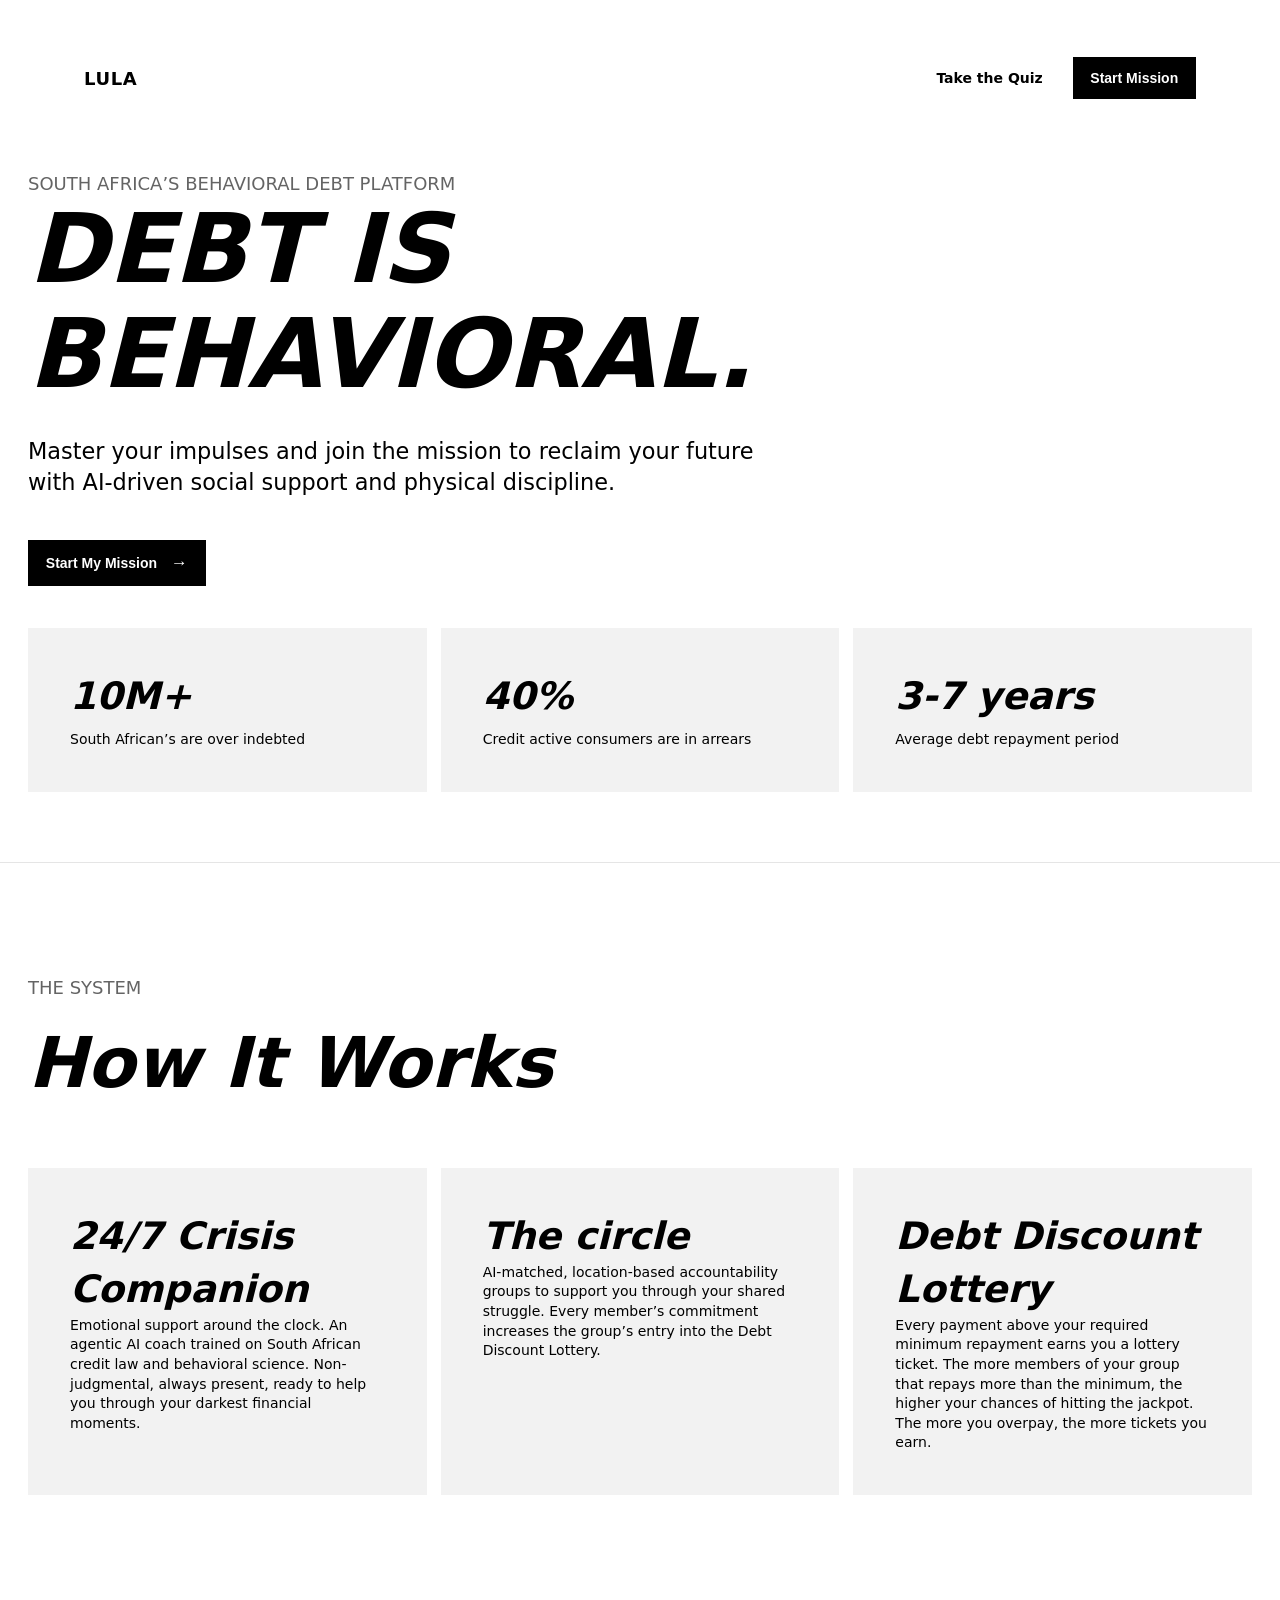
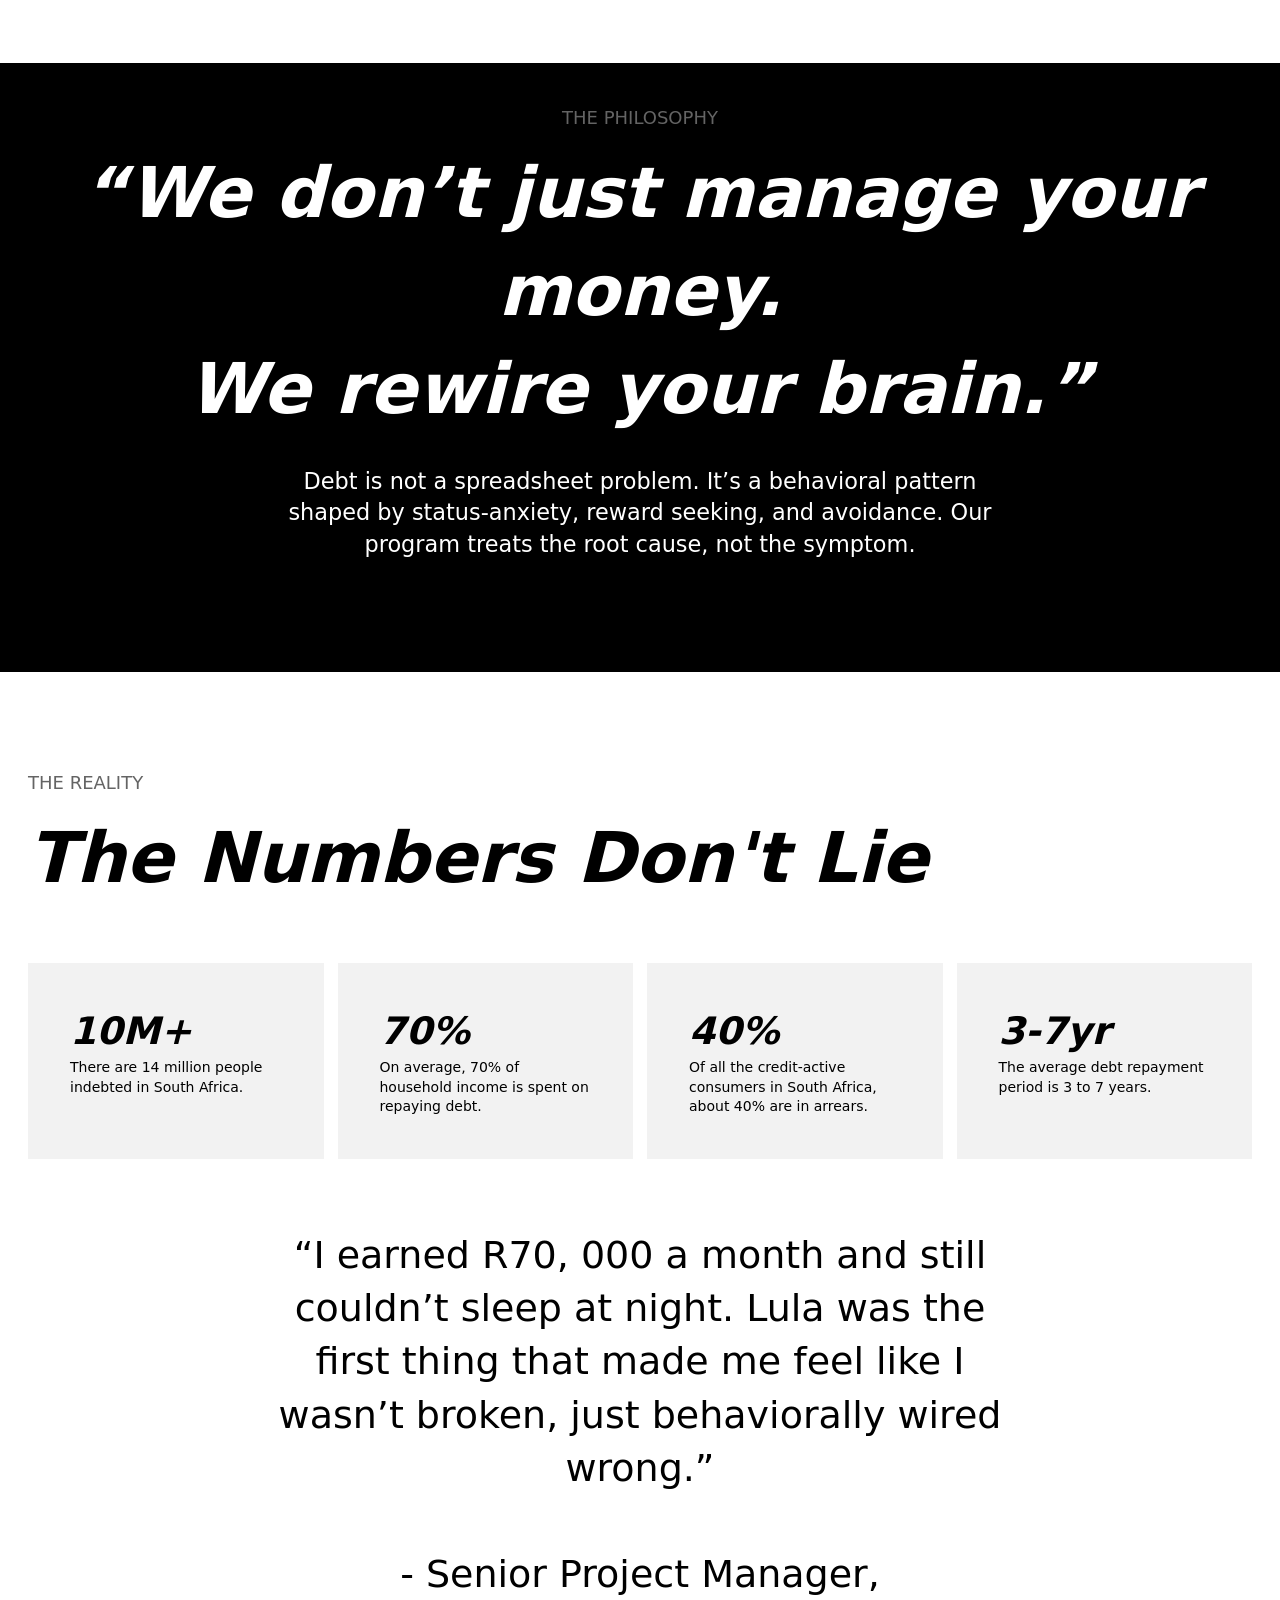
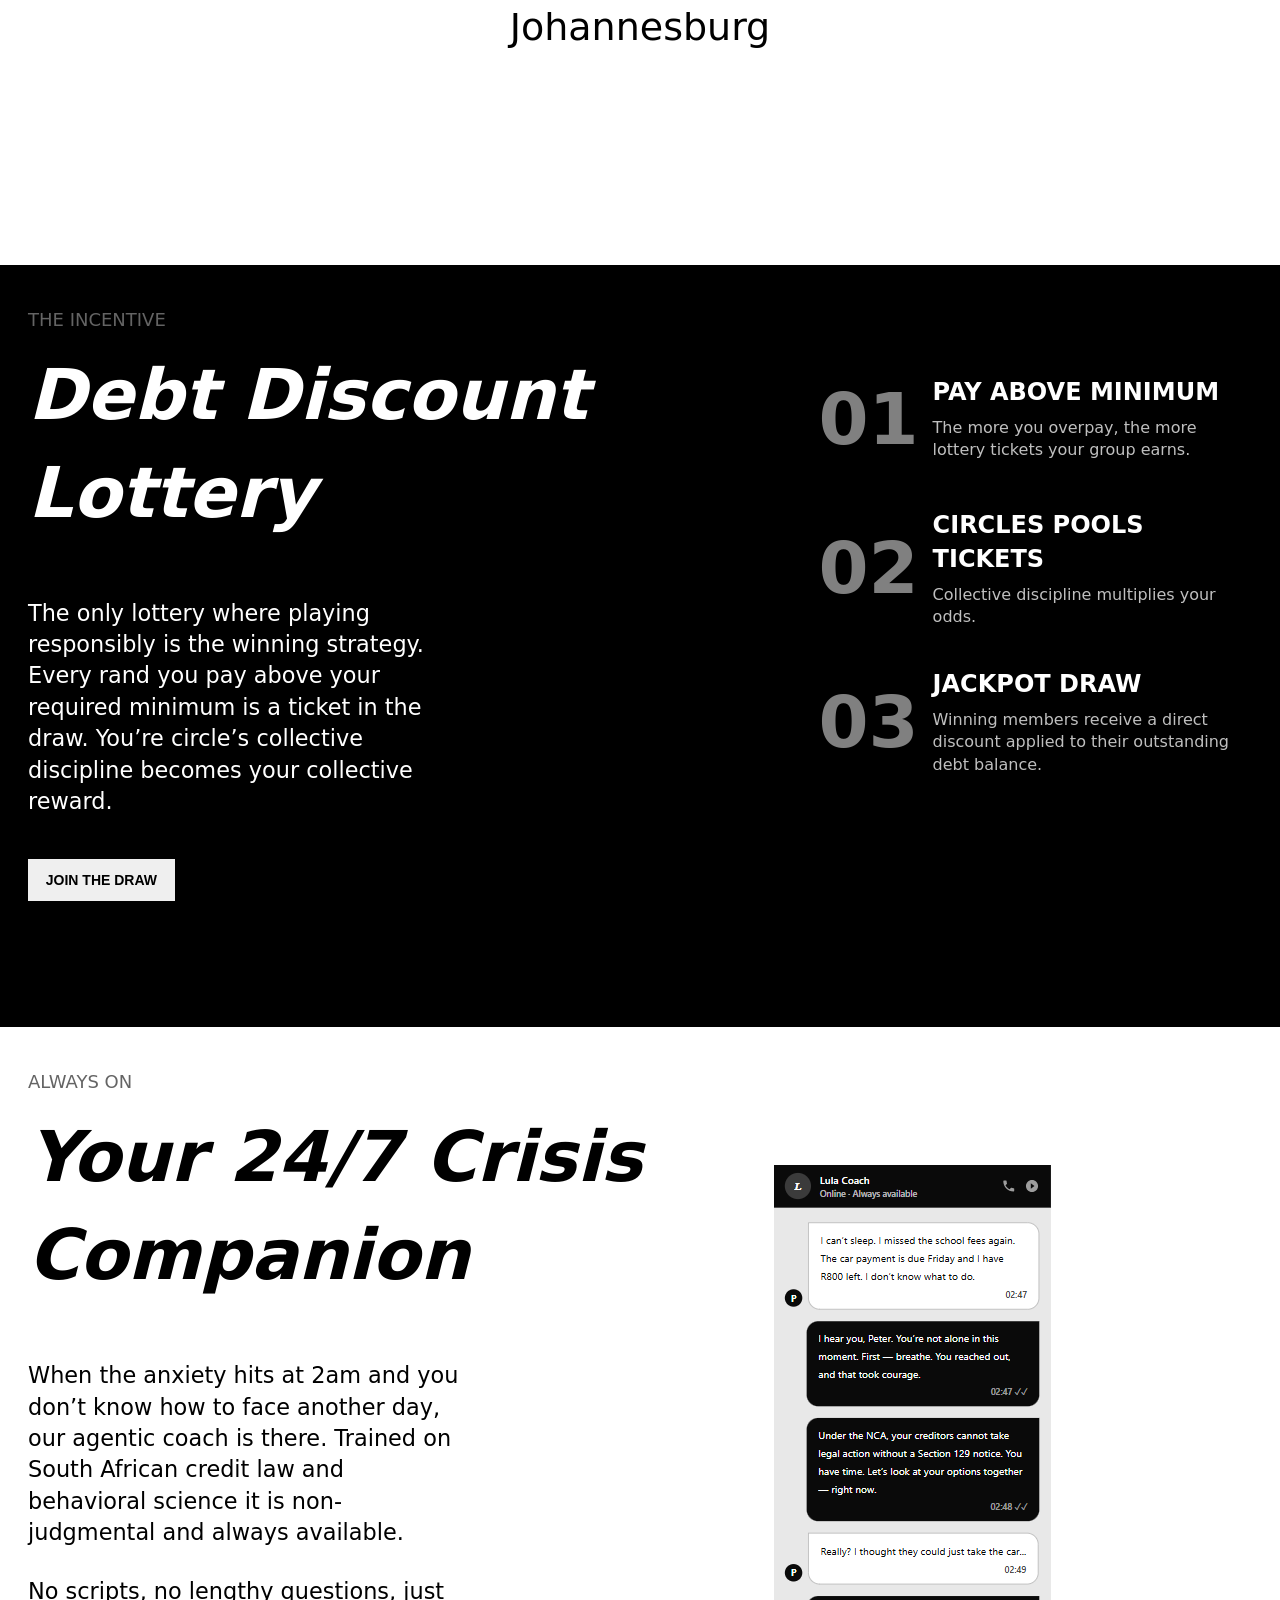
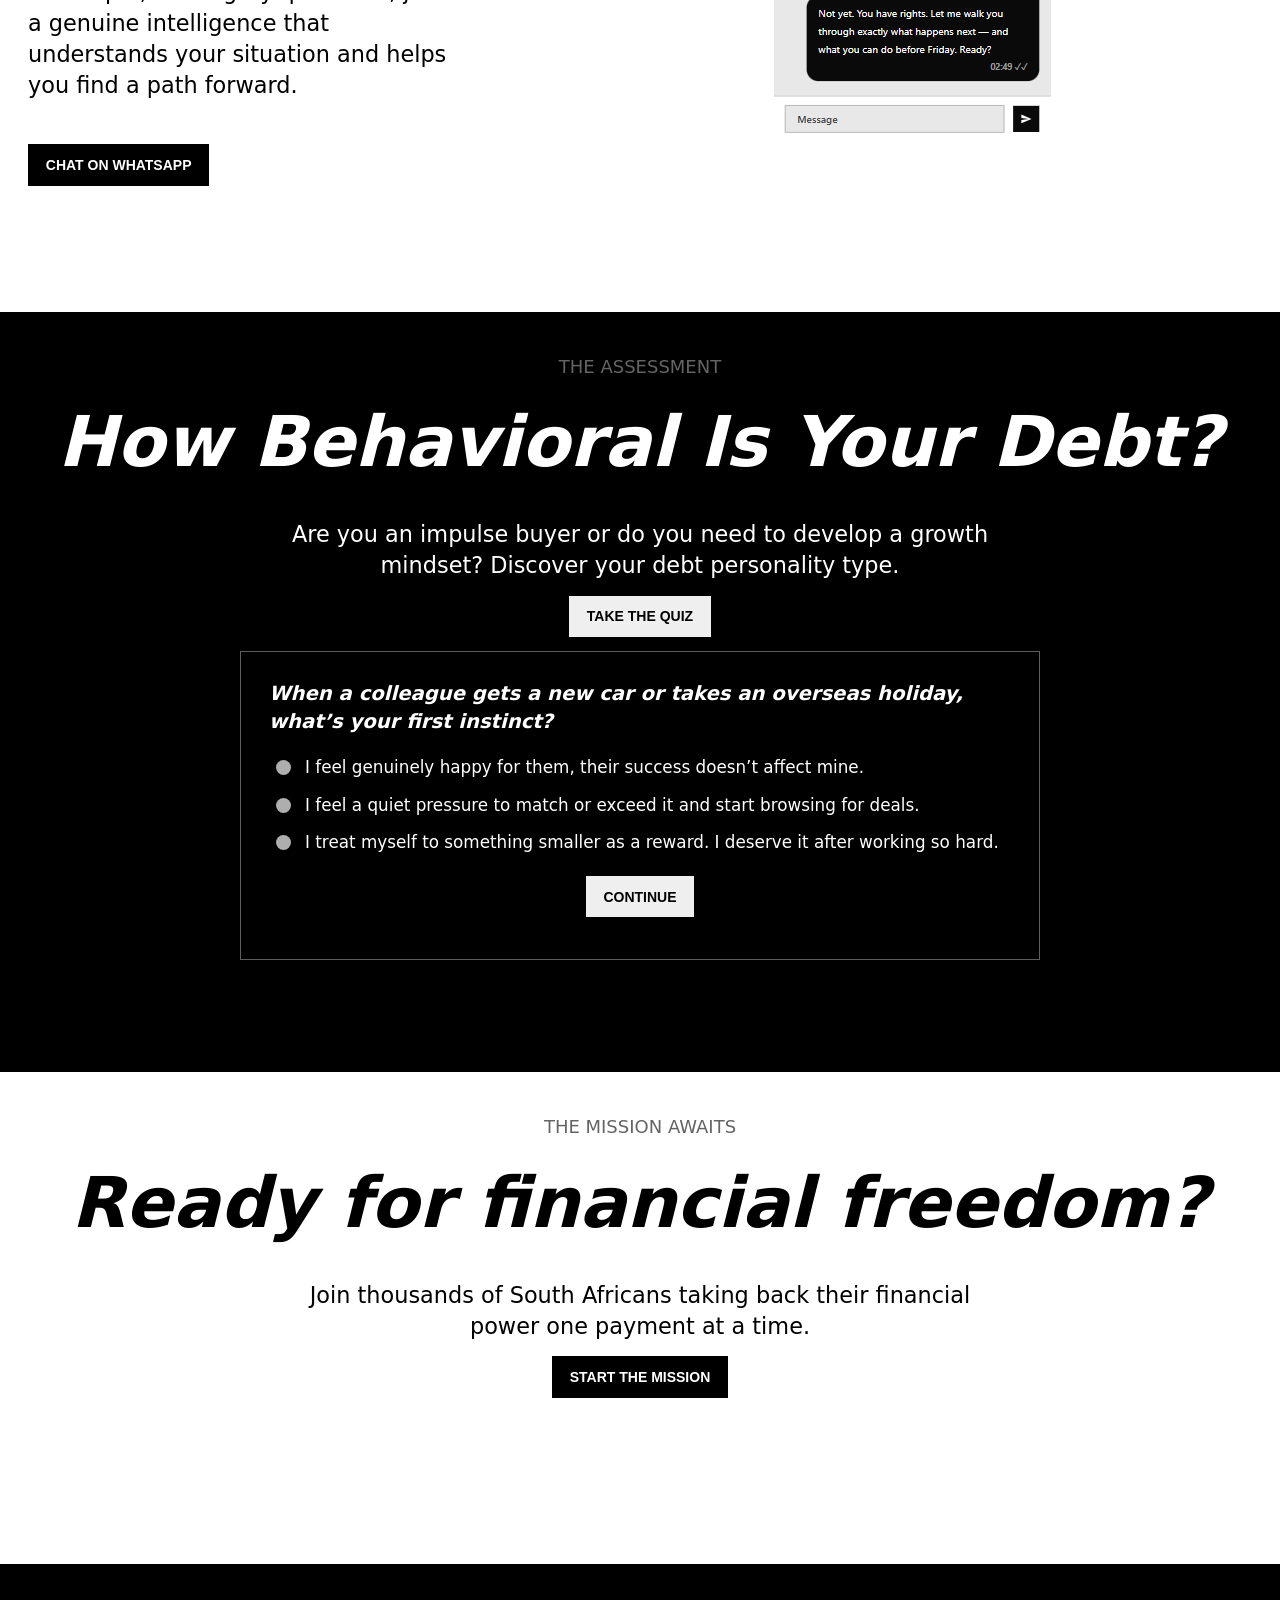
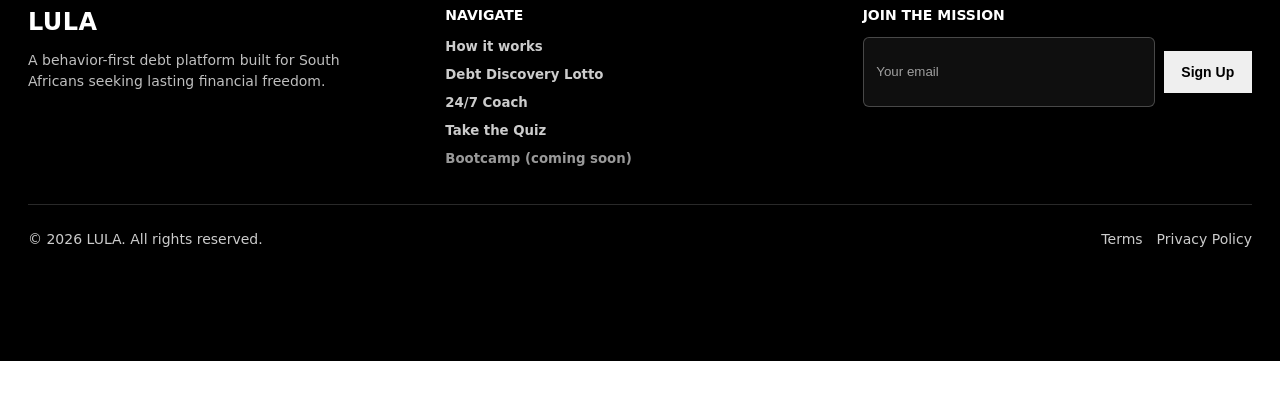
==== commit de4269f2: "Tweaks" ====
--- a/index.html
+++ b/index.html
@@ -114,16 +114,16 @@
       <!-- The Incentive -->
 
       <section id="debt-discovery-lotto" class="section-dark center incentive-section">
-        <div class="content">
+        <div class="content two-column">
           <div class="column-left">
             <span class="subtitle">The Incentive</span>
-            <h2 class="title white center">Debt Discount Lottery</h2>
-            <p class="title-description center white">The only lottery where playing responsibly is the winning strategy. Every rand you pay above your required minimum is a ticket in the draw. You’re circle’s collective discipline becomes your collective reward.</p>
+            <h2 class="title white ">Debt Discount Lottery</h2>
+            <p class="title-description  white">The only lottery where playing responsibly is the winning strategy. Every rand you pay above your required minimum is a ticket in the draw. You’re circle’s collective discipline becomes your collective reward.</p>
             <button class="btn">JOIN THE DRAW</button>
            </div>
 
-            <div class="column-right">
-              <div class="step debug">
+            <div class="column-right ">
+              <div class="step ">
                 <span class="step-num">01</span>
                 <div class="step-content">
                  <h4 class="step-title">PAY ABOVE MINIMUM</h4>
@@ -151,7 +151,7 @@
       <!-- The Coach -->
 
       <section id="coach" class="section-light always-on-section">
-        <div class="content">
+        <div class="content two-column">
           <div class="column-left ">
             <span class="subtitle">Always On</span>
             <h2 class="title ">Your 24/7 Crisis Companion</h2>
--- a/styles.css
+++ b/styles.css
@@ -61,6 +61,12 @@
   max-width: 1500px;
   margin: 0 auto;
   padding: 0 2rem;
+}
+
+.two-column {
+  display: flex;
+  gap: 2rem;
+  align-items: center;
 }
 
 .section-light {
@@ -387,21 +393,23 @@
 .step {
   display: flex;
   padding: 20px 20px;
-
+  align-items: center;
+  gap: 1rem;
 }
 .step-num {
   width: 125px;
   color: rgba(255,255,255,0.5);
   font-weight: 800;
   font-size: 72px;
-  text-align: left;
+  text-align: right;
+  flex-shrink: 0;
 }
 
 .step-content {
   display: flex;
   flex-direction: column;
-  align-items: left;
-  margin: auto;
+  align-items: flex-start;
+  margin-left: 0;
 }
 
 .step-title {
@@ -486,10 +494,27 @@
   flex-direction: row;
 }
 
-.column-left, .column-right {
-  width: 45%;
+.column-left {
+  width: 60%;
+  text-align: left;
+}
+
+.column-right {
+  width: 40%;
+  text-align: left;
 }
 .column-right {
   align-items: center;
-  
+  padding-top: 3rem;
+}
+
+.incentive-section .content {
+  display: flex;
+  gap: 2rem;
+  align-items: flex-start;
+}
+
+.incentive-section .column-right .step-content {
+  align-items: flex-start;
+  margin: 0;
 }
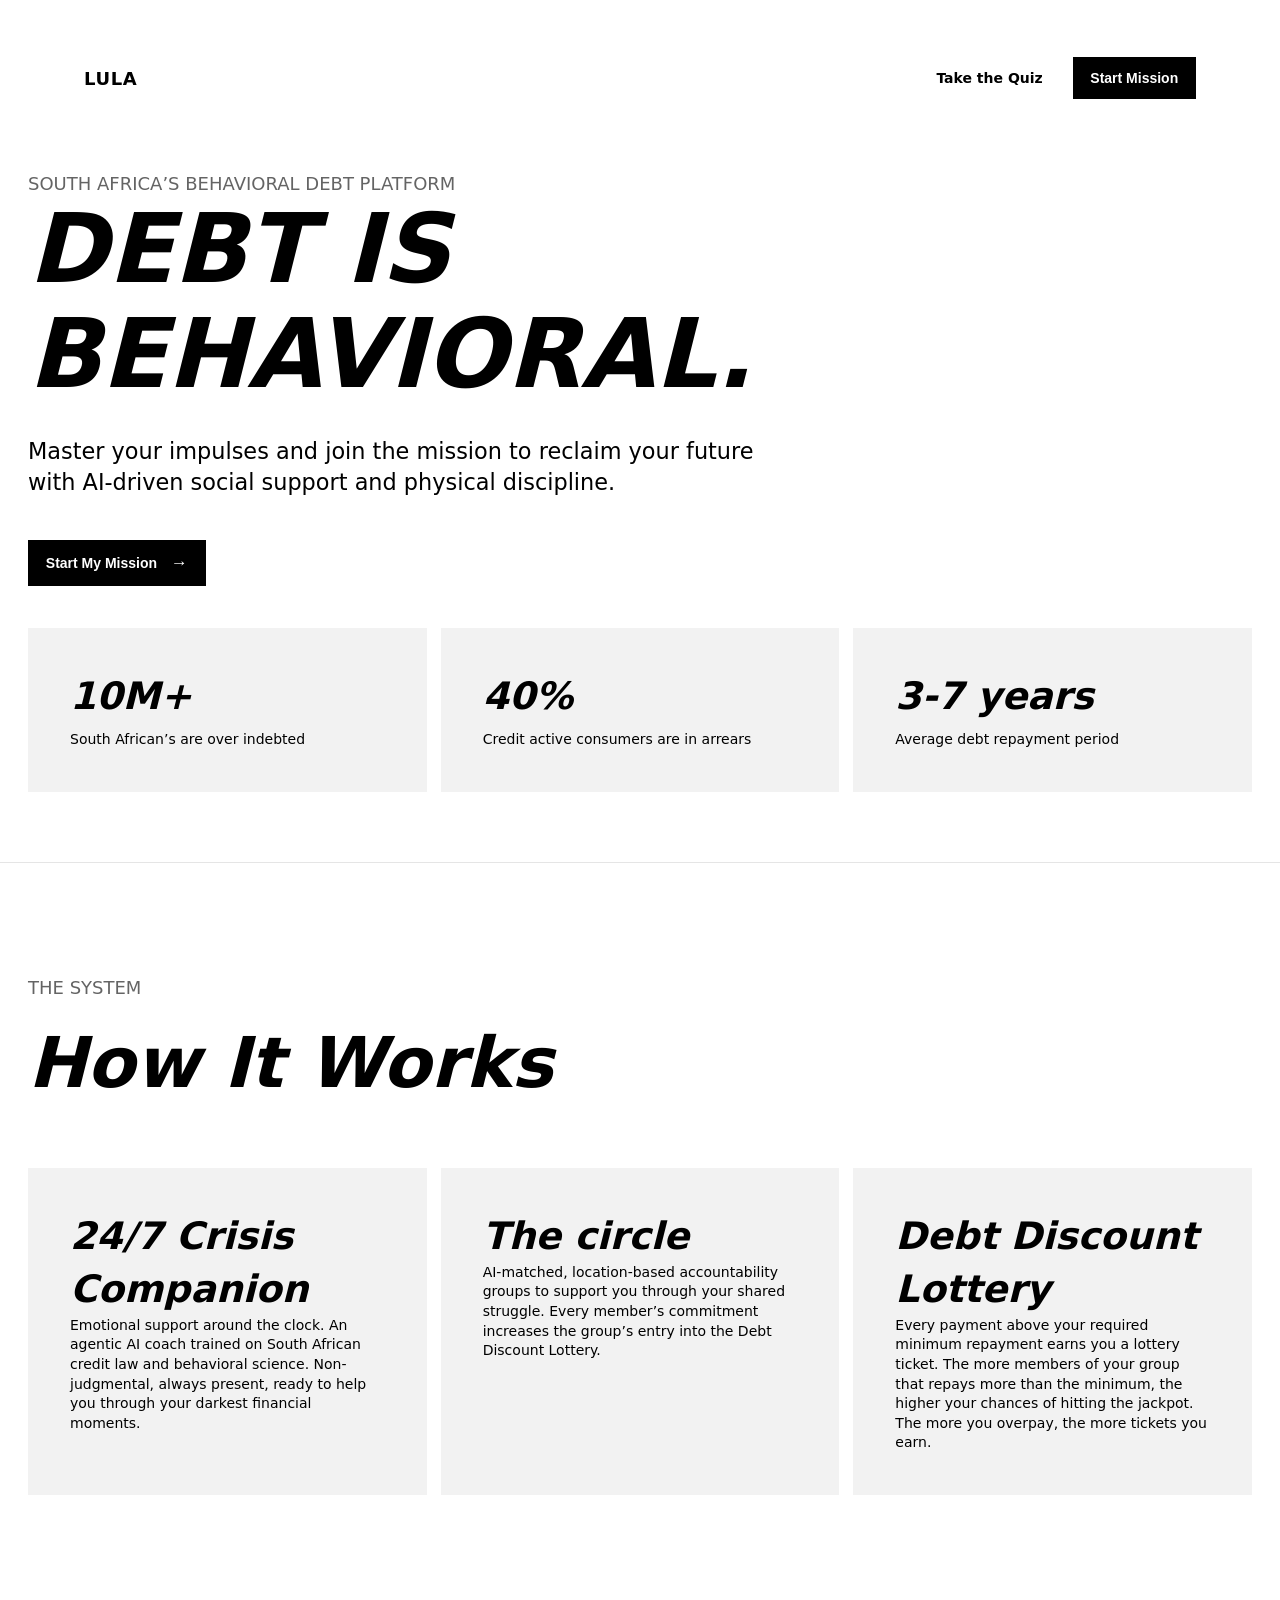
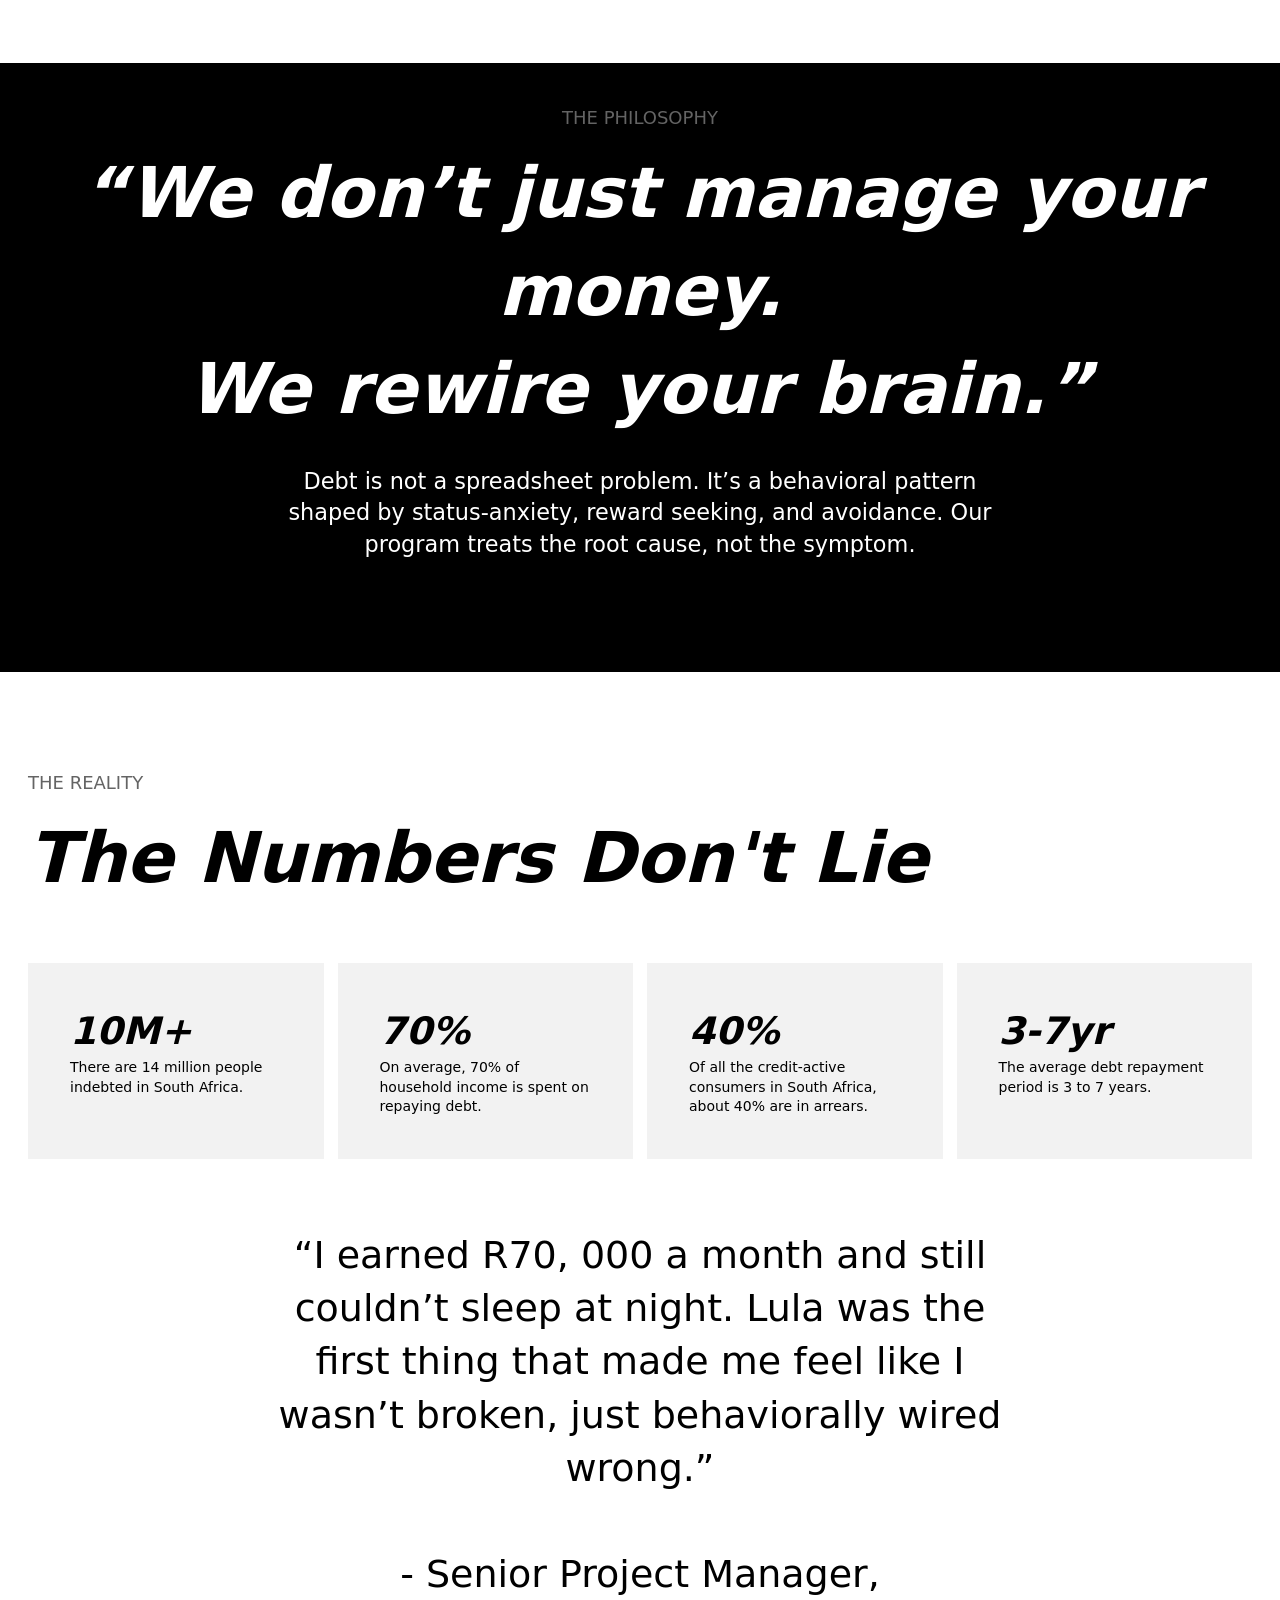
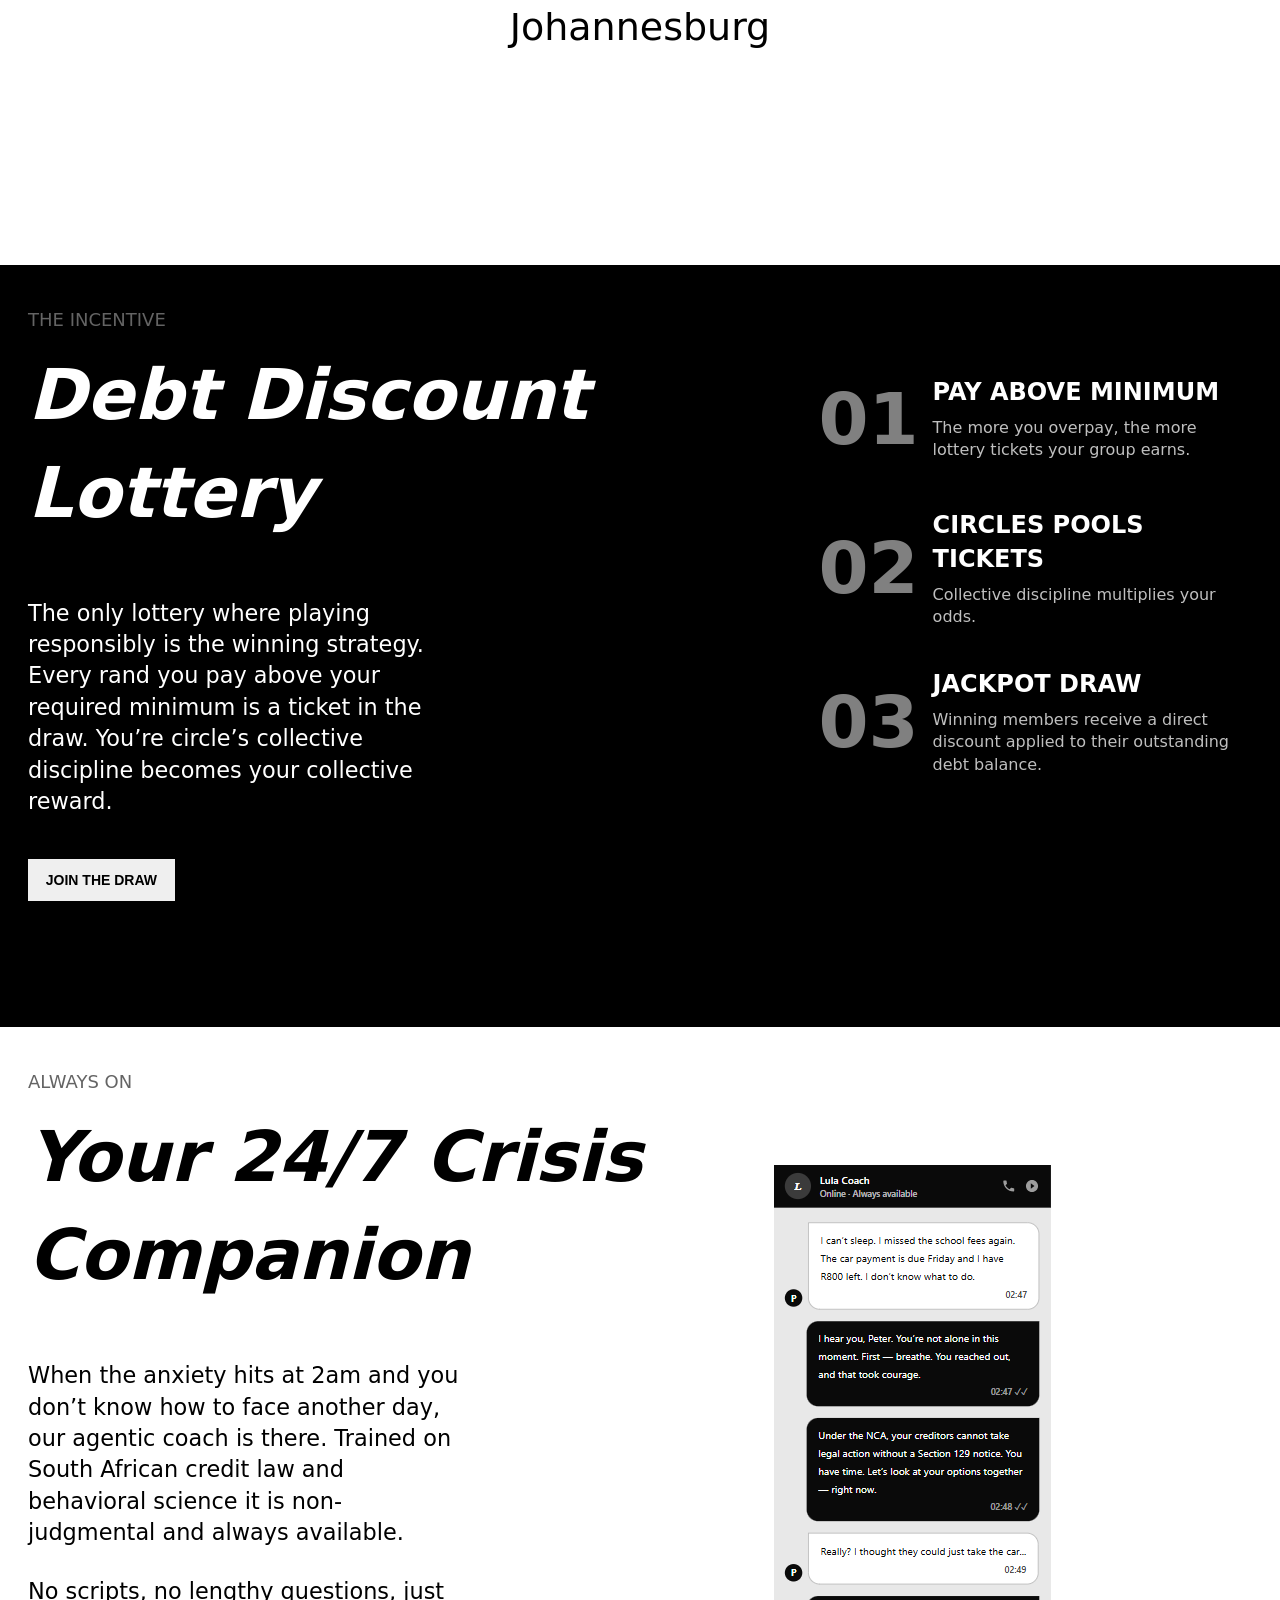
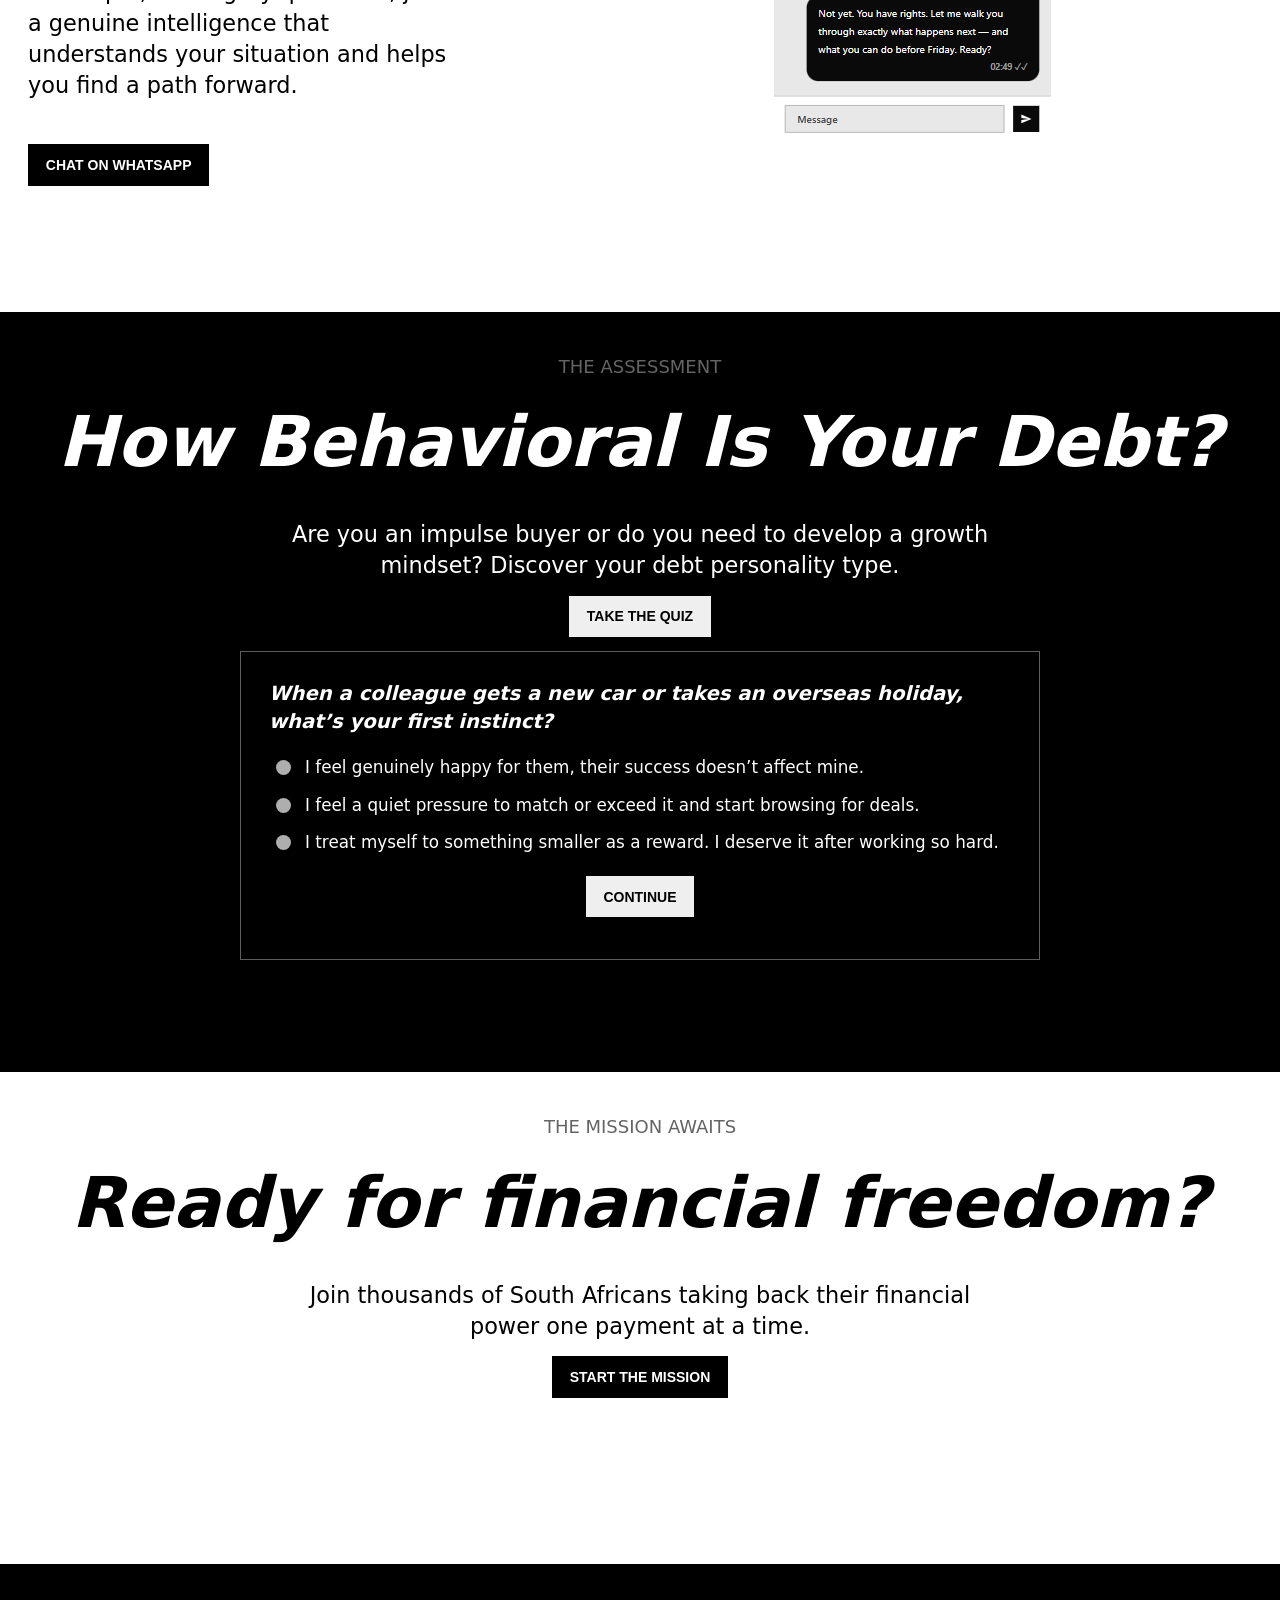
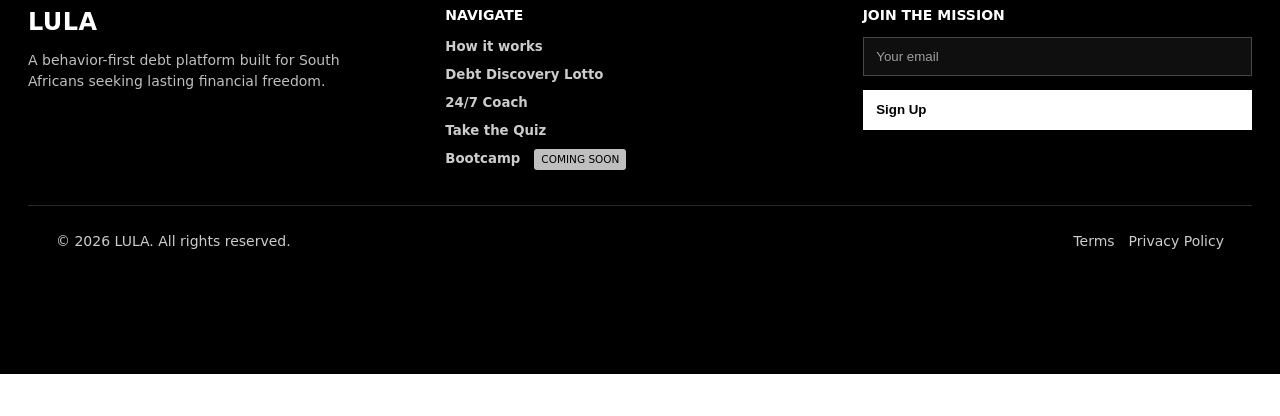
==== commit 947b6292: "Final tweaks" ====
--- a/index.html
+++ b/index.html
@@ -218,14 +218,15 @@
                 <li><a href="#debt-discovery-lotto">Debt Discovery Lotto</a></li>
                 <li><a href="#coach">24/7 Coach</a></li>
                 <li><a href="#take-quiz">Take the Quiz</a></li>
-                <li><span class="footer-tag">Bootcamp (coming soon)</span></li>
+                <li><a href="#">Bootcamp</a><span class="footer-tag"><em>coming soon</em></span></li>
+                
               </ul>
             </div>
             <div class="footer-col">
               <h3 class="footer-title">JOIN THE MISSION</h3>
               <form class="footer-form" onsubmit="event.preventDefault();">
                 <input class="footer-input" type="email" placeholder="Your email" aria-label="Email" required />
-                <button class="btn button" type="submit">Sign Up</button>
+                <button class="footer-submit" type="submit">Sign Up</button>
               </form>
             </div>
           </div>
@@ -233,8 +234,8 @@
           <div class="footer-bottom">
             <p>© 2026 LULA. All rights reserved.</p>
             <div class="footer-policy">
-              <a href="#">Terms</a>
-              <a href="#">Privacy Policy</a>
+              <a href="terms.html">Terms</a>
+              <a href="privacy.html">Privacy Policy</a>
             </div>
           </div>
         </div>
--- a/styles.css
+++ b/styles.css
@@ -275,7 +275,7 @@
   color: var(--white);
   font-size: 14px;
   background: #050608;
-  padding: 2.5rem 0;
+  padding: 2.5rem 0 0 0;
 }
 
 .footer-top {
@@ -325,26 +325,60 @@
 
 .footer-tag {
   opacity: 0.75;
+  display: inline-block;
+  background: rgba(255, 255, 255, 1);
+  color: #000;
+  text-transform: uppercase;
+  margin-left: 1rem;
+  padding: 0.2rem 0.5rem;
+  border-radius: 3px;
+  font-size: 0.8rem;
+}
+
+.footer-tag em {
+  font-style: normal;
+  font-weight: 500;
+  font-size: 0.75rem;
 }
 
 .footer-form {
   display: flex;
-  gap: 0.6rem;
-  flex-wrap: wrap;
+  flex-direction: column;
+  gap: 0;
+  width: 100%;
 }
 
 .footer-input {
-  flex: 1;
-  min-width: 160px;
+  width: 100%;
   padding: 0.8rem 0.9rem;
   border: 1px solid rgba(255, 255, 255, 0.24);
   background: rgba(255, 255, 255, 0.06);
   color: #fff;
-  border-radius: 6px;
+  border-radius: 0;
+  font-size: 0.95rem;
+  margin-bottom: 1rem;
 }
 
 .footer-input::placeholder {
   color: rgba(255, 255, 255, 0.6);
+}
+
+.footer-submit {
+  width: 100%;
+  padding: 0.8rem 0.9rem;
+  border: 1px solid rgba(255, 255, 255, 0.24);
+  background: rgba(255, 255, 255, 1);
+  color: #000;
+  text-align: left;
+  font-weight: 700;
+  font-size: 0.95rem;
+  cursor: pointer;
+  border-radius: 0;
+  transition: background 0.2s ease;
+}
+
+.footer-submit:hover {
+  background: rgba(255, 255, 255, 0.8);
 }
 
 .footer-divider {
@@ -361,7 +395,7 @@
   justify-content: space-between;
   align-items: center;
   color: rgba(255, 255, 255, 0.8);
-  padding-top: 0.8rem;
+  padding: 0.8rem 2rem;
   flex-wrap: wrap;
   gap: 0.8rem;
 }
